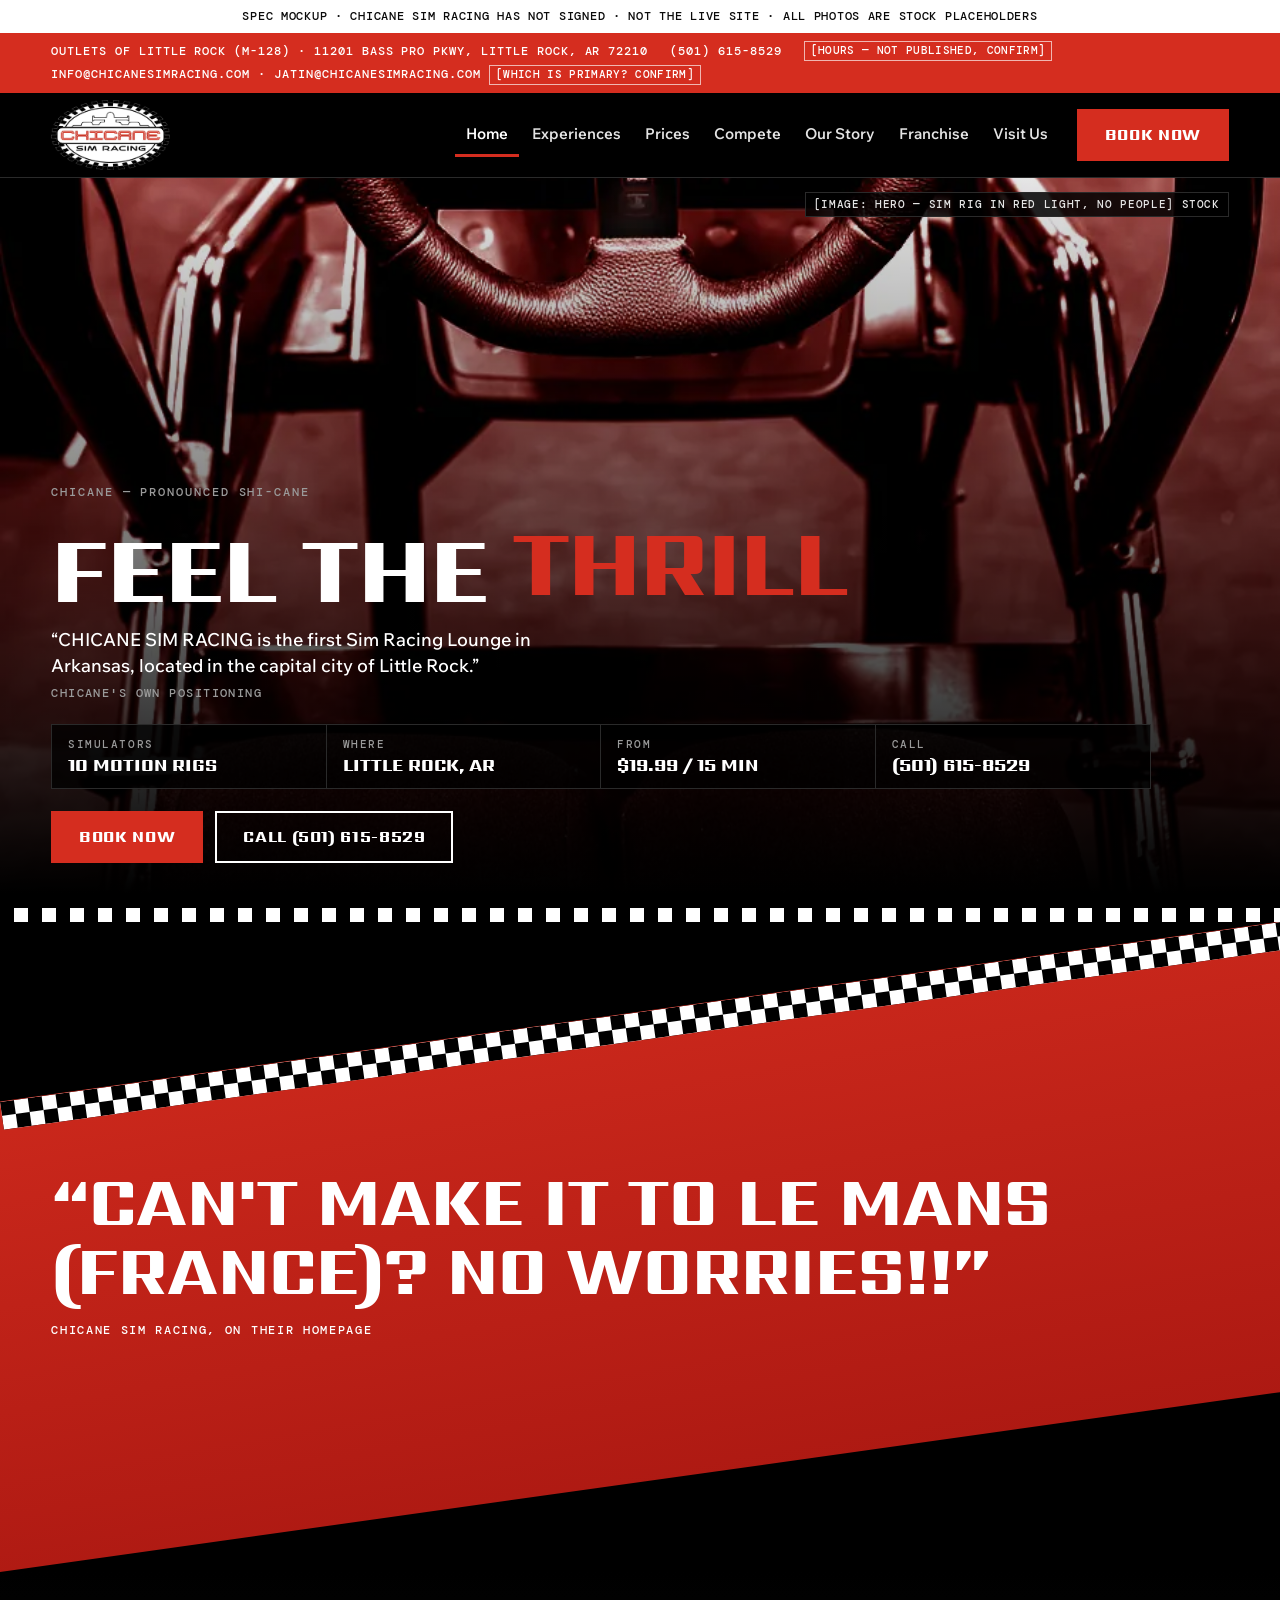
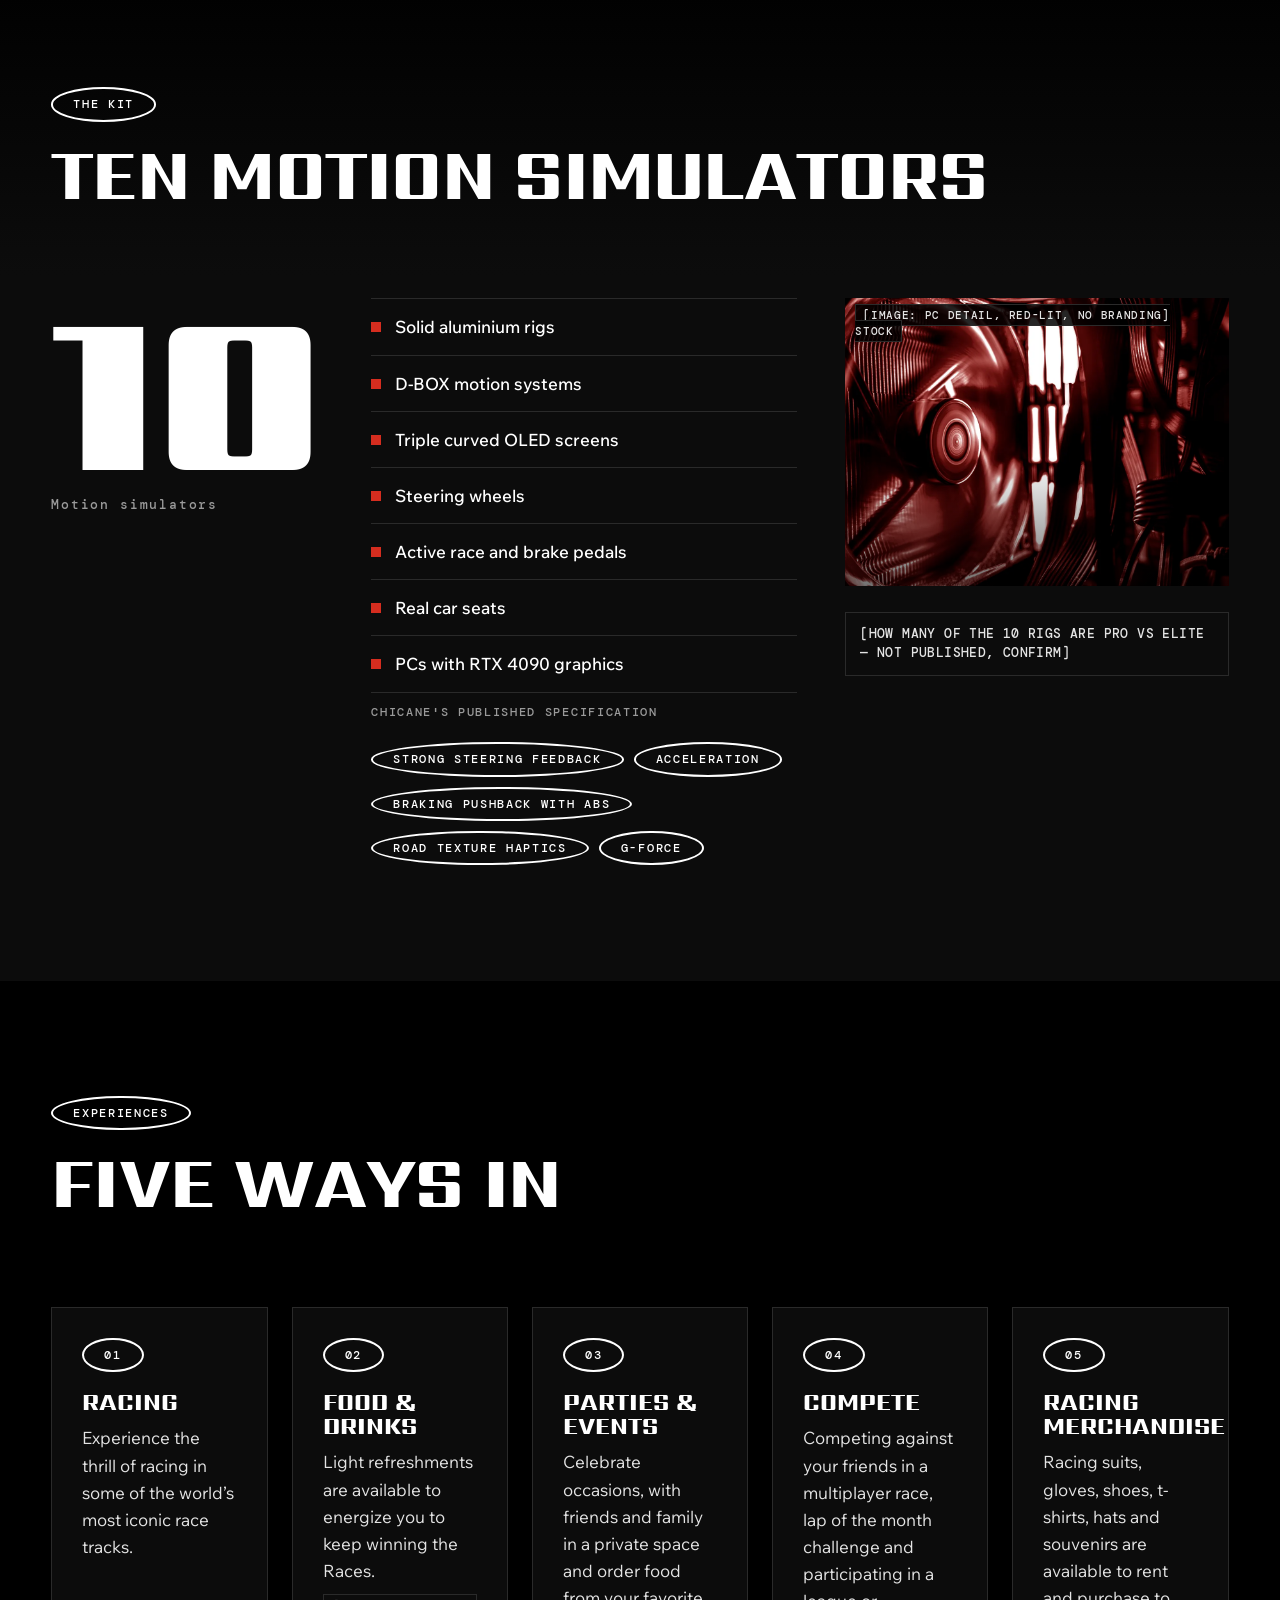
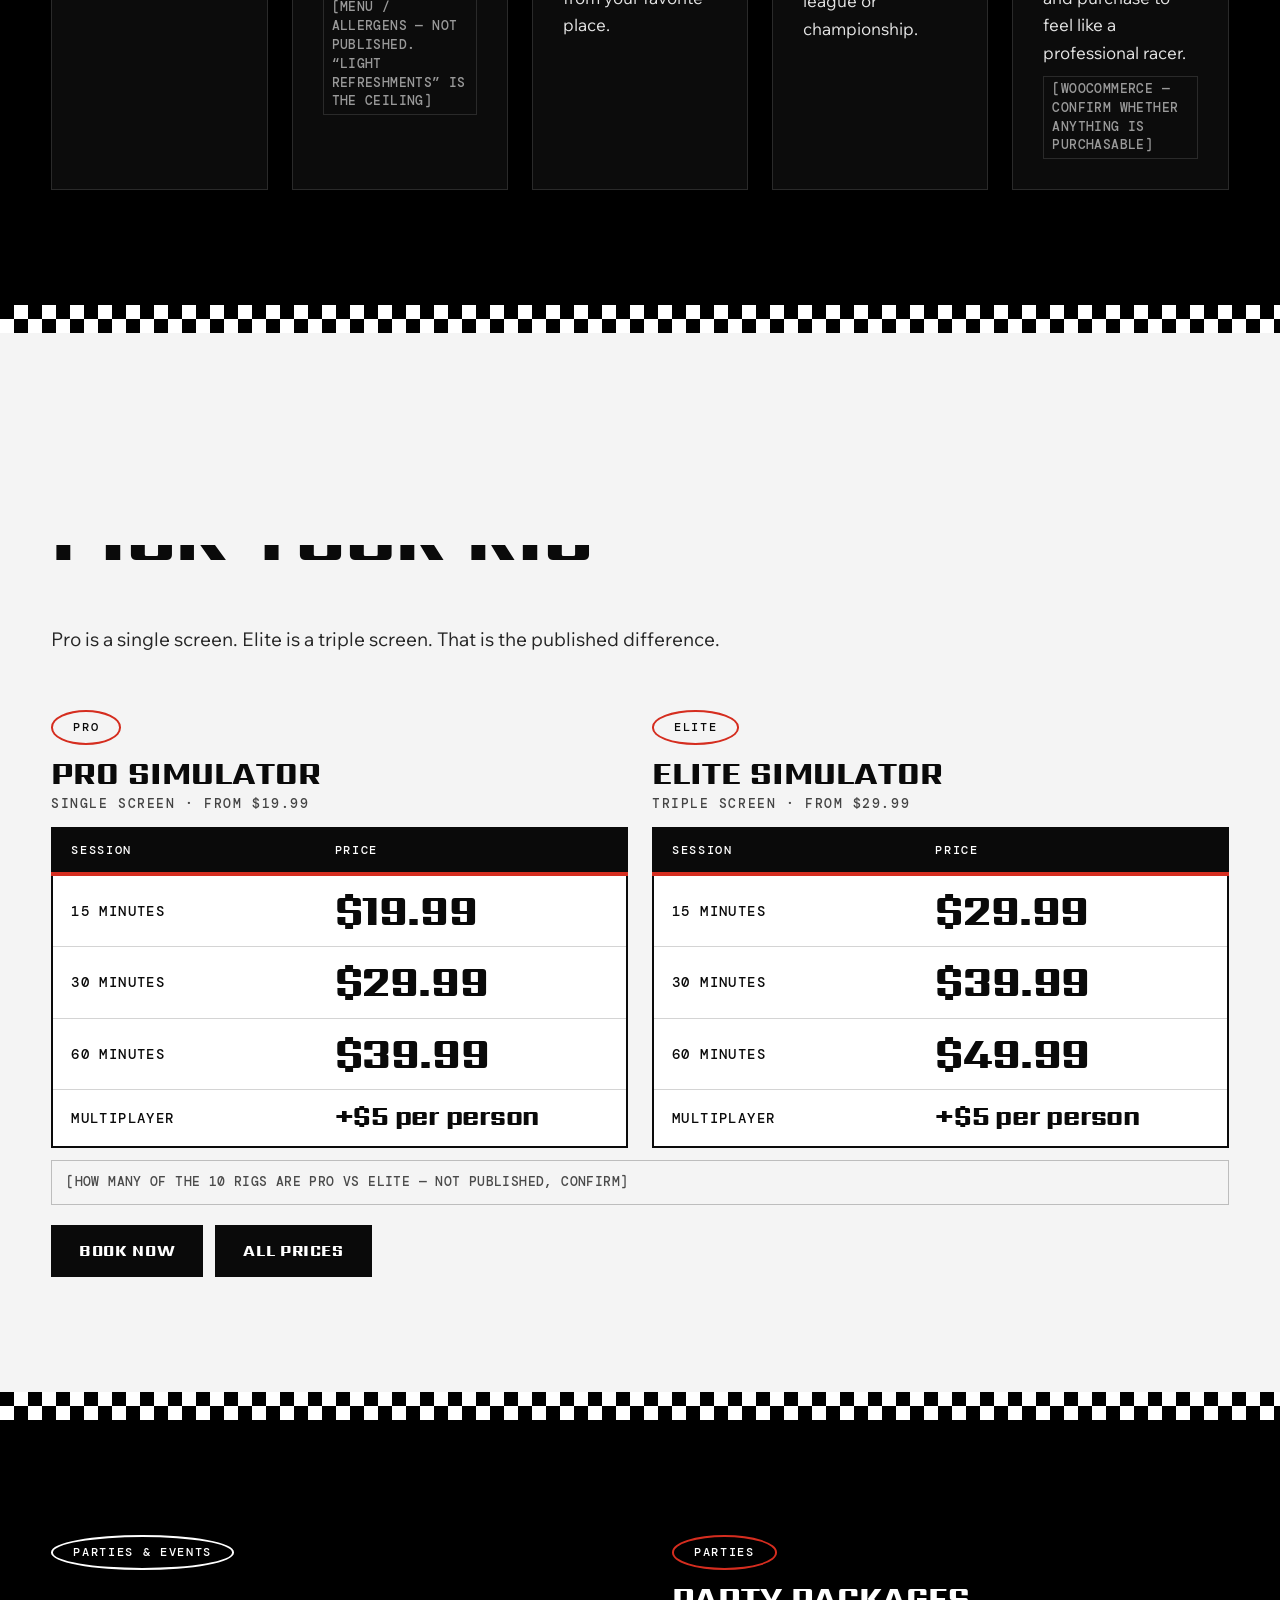
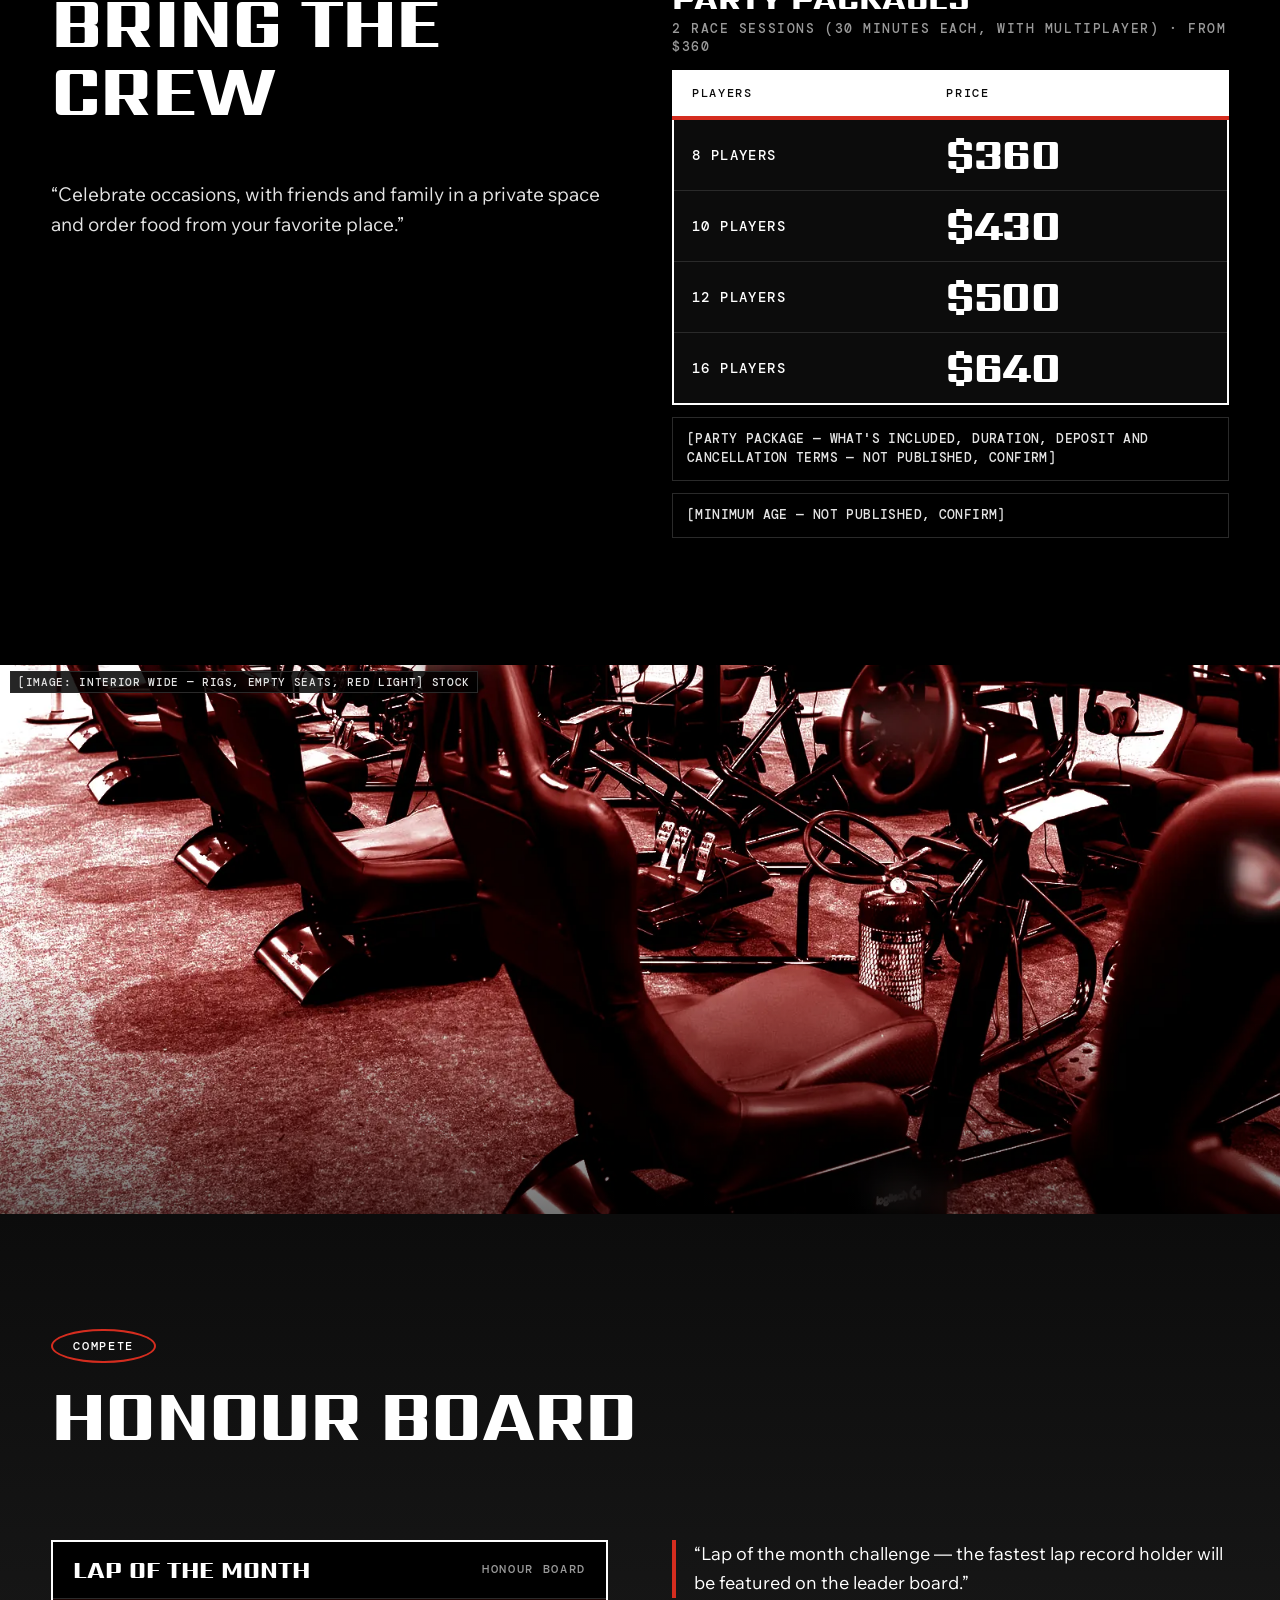
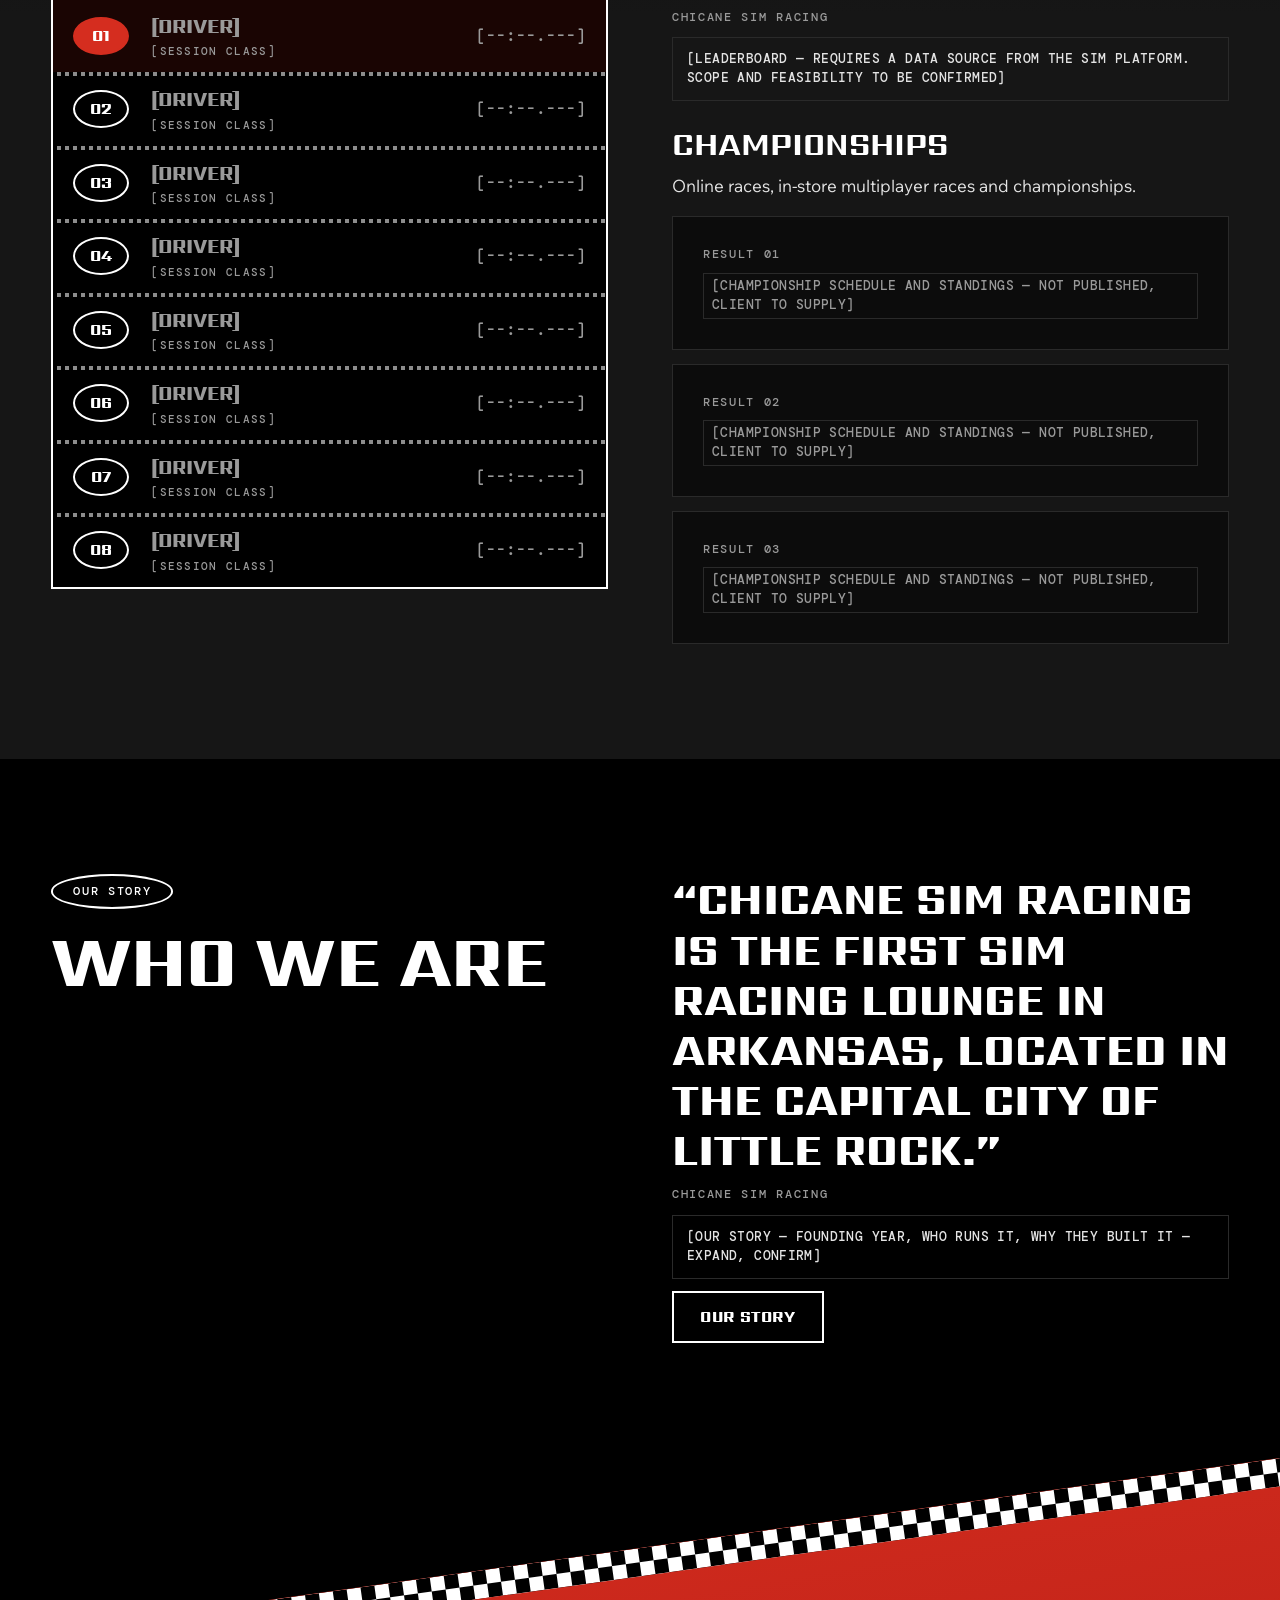
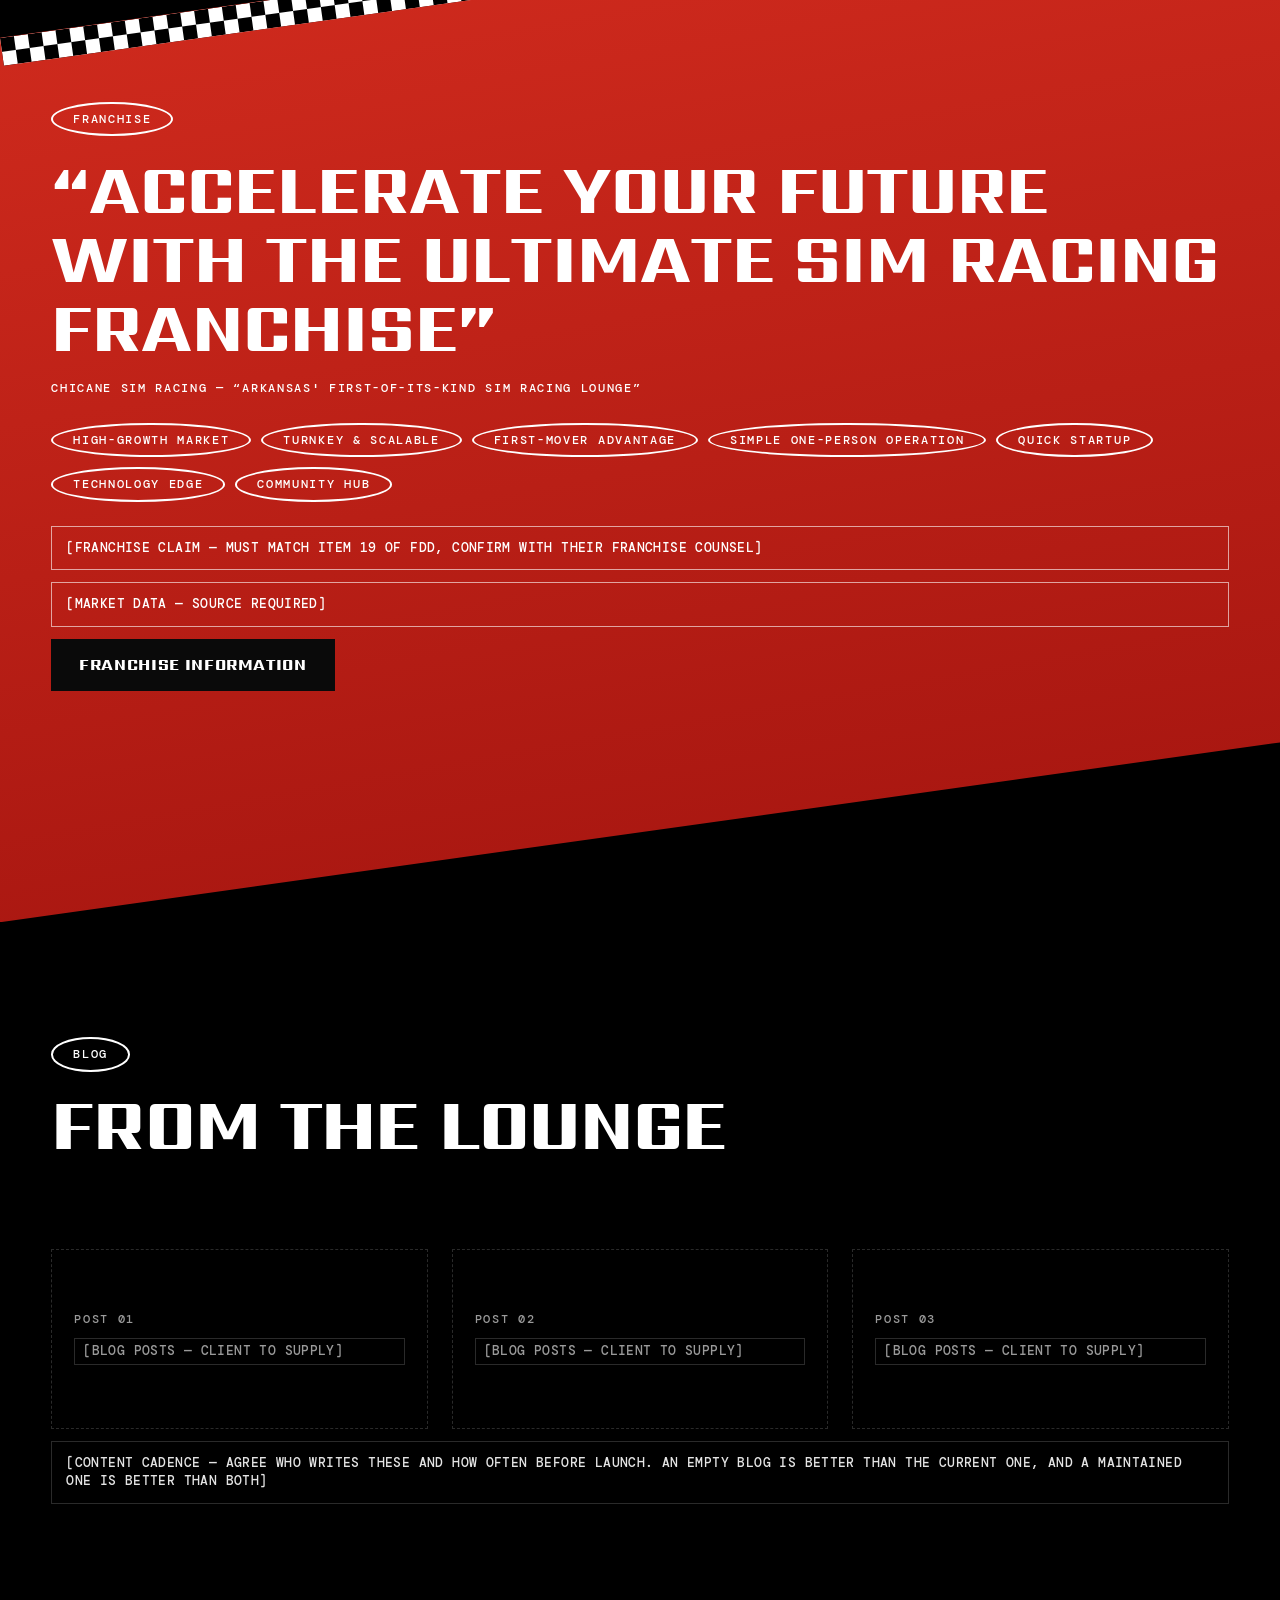
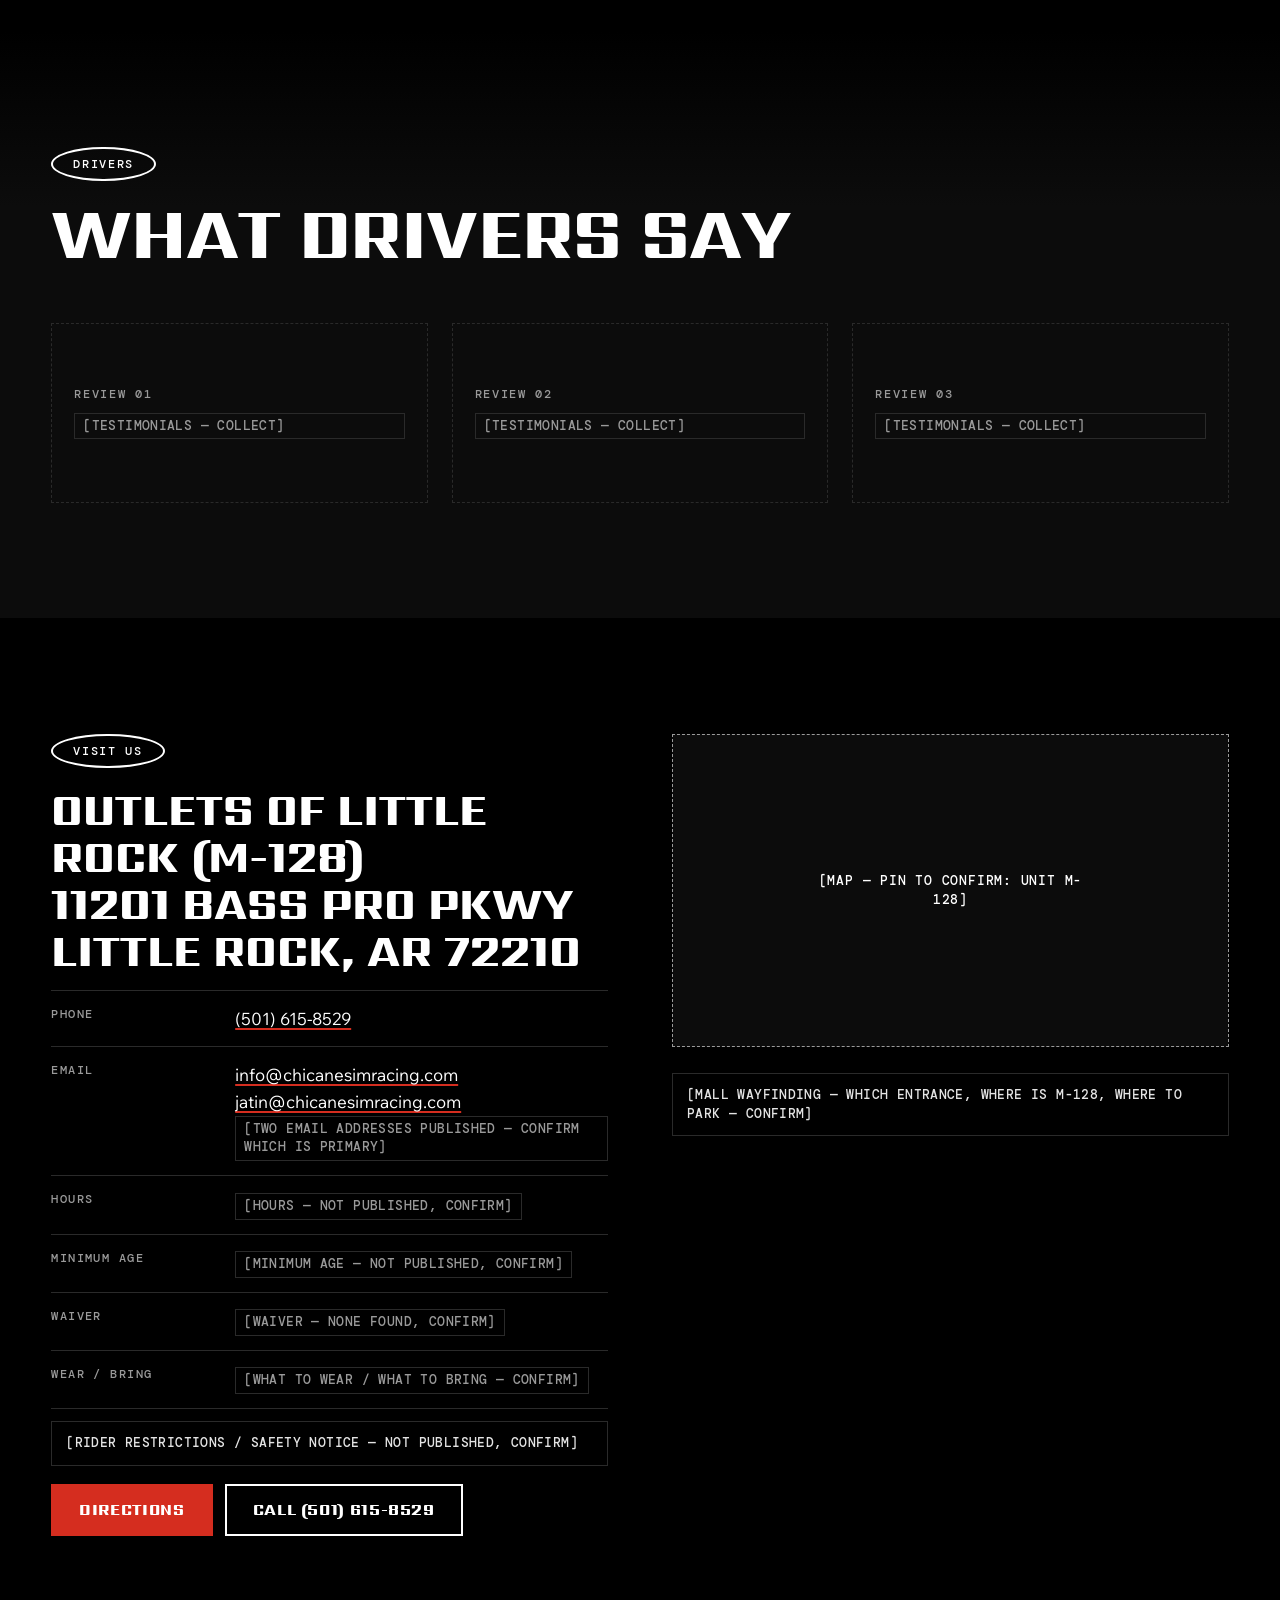
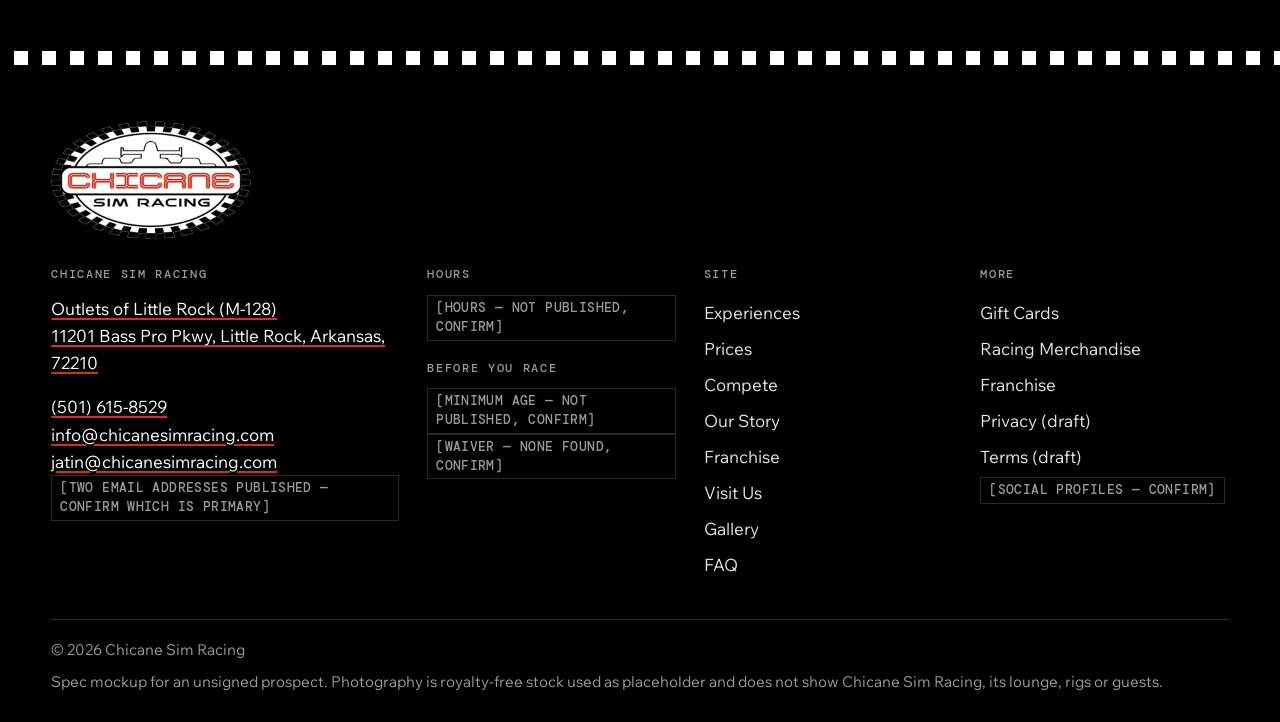
==== index.html @ ccf00f47 "Publish spec mockup preview (site files only) Co-Authored-By: Claude Opus 5.5 <noreply@anthropic.com" ====
<!doctype html>
<html lang="en">
<head>
<meta charset="utf-8">
<meta name="viewport" content="width=device-width, initial-scale=1">
<title>Chicane Sim Racing | Sim Racing Lounge in Little Rock, Arkansas — 10 Motion Simulators</title>
<meta name="description" content="Ten motion simulators at the Outlets of Little Rock. Pro from $19.99, Elite from $29.99, party packages from $360.">
<meta property="og:title" content="Chicane Sim Racing | Sim Racing Lounge in Little Rock, Arkansas — 10 Motion Simulators">
<meta property="og:description" content="Ten motion simulators at the Outlets of Little Rock. Pro from $19.99, Elite from $29.99, party packages from $360. Outlets of Little Rock (M-128), 11201 Bass Pro Pkwy, Little Rock, Arkansas, 72210.">
<meta name="robots" content="noindex, nofollow">
<meta name="theme-color" content="#000000">
<link rel="icon" href="assets/favicon.png" type="image/png">
<link rel="preconnect" href="https://fonts.googleapis.com">
<link rel="preconnect" href="https://fonts.gstatic.com" crossorigin>
<link href="https://fonts.googleapis.com/css2?family=DM+Mono:wght@400;500&family=Sarpanch:wght@700;800;900&family=Wix+Madefor+Text:wght@400;500;600&display=swap" rel="stylesheet">
<link rel="stylesheet" href="styles.css">
<script type="application/ld+json">{"@context":"https://schema.org","@type":"EntertainmentBusiness","name":"Chicane Sim Racing","telephone":"+1-501-615-8529","address":{"@type":"PostalAddress","streetAddress":"11201 Bass Pro Pkwy, Unit M-128 (Outlets of Little Rock)","addressLocality":"Little Rock","addressRegion":"AR","postalCode":"72210","addressCountry":"US"}}</script>
</head>
<body>
<a class="skip" href="#main">Skip to content</a>
<div class="mock-ribbon">Spec mockup · Chicane Sim Racing has not signed · not the live site · all photos are stock placeholders</div>
<div class="utility"><div class="wrap">
  <span class="u-addr"><a href="https://www.google.com/maps/search/?api=1&query=Outlets+of+Little+Rock+11201+Bass+Pro+Pkwy+Little+Rock+AR+72210">Outlets of Little Rock (M-128) · 11201 Bass Pro Pkwy, Little Rock, AR 72210</a></span>
  <span><a href="tel:+15016158529">(501) 615-8529</a></span>
  <span><span class="flag ">[HOURS — NOT PUBLISHED, CONFIRM]</span></span>
  <span class="u-mail"><a href="mailto:info@chicanesimracing.com">info@chicanesimracing.com</a> · <a href="mailto:jatin@chicanesimracing.com">jatin@chicanesimracing.com</a> <span class="flag ">[WHICH IS PRIMARY? CONFIRM]</span></span>
</div></div>
<header class="site-head">
  <div class="wrap head-main">
    <a class="brand" href="index.html" aria-label="Chicane Sim Racing home"><img src="assets/logo-chicane.png" alt="Chicane Sim Racing" width="600" height="354"></a>
    <button class="menu-btn" aria-expanded="false" aria-controls="site-nav">Menu</button>
    <nav class="nav" id="site-nav" aria-label="Main"><ul><li><a href="index.html" aria-current="page">Home</a></li><li><a href="experiences.html">Experiences</a></li><li><a href="prices.html">Prices</a></li><li><a href="compete.html">Compete</a></li><li><a href="our-story.html">Our Story</a></li><li><a href="franchise.html">Franchise</a></li><li><a href="visit.html">Visit Us</a></li></ul></nav>
    <a class="btn btn--red head-cta" href="racing.html#book">Book now</a>
  </div>
</header>
<main id="main">

<section class="hero" aria-labelledby="hero-h">
  <picture><source media="(max-width: 699px)" srcset="assets/img/PLACEHOLDER-hero-rig-mobile.webp" width="900" height="1200"><img src="assets/img/PLACEHOLDER-hero-rig.webp" alt="Sim racing rig with wheel and seat, lit red" width="1920" height="1080" fetchpriority="high"></picture>
  <span class="img-label">[IMAGE: hero — sim rig in red light, no people] stock</span>
  <div class="wrap hero-inner">
    <p class="say">Chicane — pronounced SHI-CANE</p>
    <h1 class="display" id="hero-h">Feel the <span class="rot" data-rotate="RUSH|THRILL|ADRENALINE|INTENSITY|EXCITEMENT"><span>RUSH</span></span></h1>
    <p class="claim">“CHICANE SIM RACING is the first Sim Racing Lounge in Arkansas, located in the capital city of Little Rock.”<cite>Chicane's own positioning</cite></p>
    <div class="facts">
      <div><span class="k">Simulators</span><span class="v">10 motion rigs</span></div>
      <div><span class="k">Where</span><span class="v">Little Rock, AR</span></div>
      <div><span class="k">From</span><span class="v">$19.99 / 15 min</span></div>
      <div><span class="k">Call</span><span class="v"><a href="tel:+15016158529">(501) 615-8529</a></span></div>
    </div>
    <div class="btn-row"><a class="btn btn--red" href="racing.html#book">Book now</a><a class="btn btn--ghost" href="tel:+15016158529">Call (501) 615-8529</a></div>
  </div>
</section>
<div class="cq-row" aria-hidden="true"></div>
<section class="band rv" aria-label="Their line"><div class="wrap"><p class="big">“CAN'T MAKE IT TO LE MANS (FRANCE)? No worries!!”</p><cite>Chicane Sim Racing, on their homepage</cite></div></section>
<section class="section section--b2" aria-labelledby="kit-h">
  <div class="wrap">
    <div class="sec-head"><p class="eyebrow"><span class="oval">The kit</span></p><h2 class="display" id="kit-h">Ten motion simulators</h2><span class="cq-rule rv" aria-hidden="true"></span></div>
    <div class="kit cq-wipe" style="--cover:var(--black-2)">
  <div><p class="ten"><span data-count="10">10</span><small>Motion simulators</small></p></div>
  <div><ul class="spec"><li>Solid aluminium rigs</li><li>D-BOX motion systems</li><li>Triple curved OLED screens</li><li>Steering wheels</li><li>Active race and brake pedals</li><li>Real car seats</li><li>PCs with RTX 4090 graphics</li></ul>
    <p class="src" style="margin-top:12px">Chicane's published specification</p>
    <div class="feel"><span class="oval">Strong steering feedback</span><span class="oval">Acceleration</span><span class="oval">Braking pushback with ABS</span><span class="oval">Road texture haptics</span><span class="oval">G-Force</span></div></div>
  <div style="display:grid;gap:14px"><figure class="ph ar-43"><img src="assets/img/PLACEHOLDER-kit-pc.webp" alt="Red-lit cooling fan and cables inside a gaming PC" width="1200" height="900" loading="lazy"><figcaption><span>[IMAGE: PC detail, red-lit, no branding] stock</span></figcaption></figure>
    <span class="flag flag--block ">[HOW MANY OF THE 10 RIGS ARE PRO VS ELITE — NOT PUBLISHED, CONFIRM]</span></div>
</div>
  </div>
</section>
<section class="section" aria-labelledby="exp-h">
  <div class="wrap">
    <div class="sec-head"><p class="eyebrow"><span class="oval">Experiences</span></p><h2 class="display" id="exp-h">Five ways in</h2><span class="cq-rule rv" aria-hidden="true"></span></div>
    <div class="grid grid--5 rv-stagger"><a class="card exp" href="racing.html">
  <span class="oval">01</span><h3>Racing</h3><p>Experience the thrill of racing in some of the world’s most iconic race tracks.</p></a><a class="card exp" href="experiences.html#food-drinks">
  <span class="oval">02</span><h3>Food & Drinks</h3><p>Light refreshments are available to energize you to keep winning the Races.</p><p style="margin-top:10px"><span class="flag ">[MENU / ALLERGENS — NOT PUBLISHED. “LIGHT REFRESHMENTS” IS THE CEILING]</span></p></a><a class="card exp" href="parties.html">
  <span class="oval">03</span><h3>Parties & Events</h3><p>Celebrate occasions, with friends and family in a private space and order food from your favorite place.</p></a><a class="card exp" href="compete.html">
  <span class="oval">04</span><h3>Compete</h3><p>Competing against your friends in a multiplayer race, lap of the month challenge and participating in a league or championship.</p></a><a class="card exp" href="merchandise.html">
  <span class="oval">05</span><h3>Racing Merchandise</h3><p>Racing suits, gloves, shoes, t-shirts, hats and souvenirs are available to rent and purchase to feel like a professional racer.</p><p style="margin-top:10px"><span class="flag ">[WOOCOMMERCE — CONFIRM WHETHER ANYTHING IS PURCHASABLE]</span></p></a></div>
  </div>
</section>
<div class="cq-band" aria-hidden="true"></div>
<section class="section light cq-wipe" style="--cover:var(--white-2)" aria-labelledby="price-h" id="prices">
  <div class="wrap">
    <div class="sec-head"><p class="eyebrow"><span class="oval">Prices</span></p><h2 class="display" id="price-h">Pick your rig</h2><span class="cq-rule rv" aria-hidden="true"></span>
      <p class="lede" style="margin-top:20px">Pro is a single screen. Elite is a triple screen. That is the published difference.</p></div>
    <div class="grid grid--2"><table class="ptable rows-in">
  <caption><span class="oval oval--red">Pro</span><span class="tier">Pro Simulator</span><span class="sub">Single screen · from $19.99</span></caption>
  <thead><tr><th scope="col">Session</th><th scope="col">Price</th></tr></thead><tbody><tr><th scope="row">15 minutes</th><td><span class="fig">$<span data-count="19.99">19.99</span></span></td></tr><tr><th scope="row">30 minutes</th><td><span class="fig">$<span data-count="29.99">29.99</span></span></td></tr><tr><th scope="row">60 minutes</th><td><span class="fig">$<span data-count="39.99">39.99</span></span></td></tr><tr><th scope="row">Multiplayer</th><td><span class="fig small">+$5 per person</span></td></tr></tbody></table><table class="ptable rows-in">
  <caption><span class="oval oval--red">Elite</span><span class="tier">Elite Simulator</span><span class="sub">Triple screen · from $29.99</span></caption>
  <thead><tr><th scope="col">Session</th><th scope="col">Price</th></tr></thead><tbody><tr><th scope="row">15 minutes</th><td><span class="fig">$<span data-count="29.99">29.99</span></span></td></tr><tr><th scope="row">30 minutes</th><td><span class="fig">$<span data-count="39.99">39.99</span></span></td></tr><tr><th scope="row">60 minutes</th><td><span class="fig">$<span data-count="49.99">49.99</span></span></td></tr><tr><th scope="row">Multiplayer</th><td><span class="fig small">+$5 per person</span></td></tr></tbody></table></div>
    <span class="flag flag--block ">[HOW MANY OF THE 10 RIGS ARE PRO VS ELITE — NOT PUBLISHED, CONFIRM]</span>
    <div class="btn-row" style="margin-top:20px"><a class="btn btn--ink" href="racing.html#book">Book now</a><a class="btn btn--ink" href="prices.html">All prices</a></div>
  </div>
</section>
<div class="cq-band" aria-hidden="true"></div>
<section class="section" aria-labelledby="party-h">
  <div class="wrap split split--top">
    <div><p class="eyebrow"><span class="oval">Parties & events</span></p><h2 class="display" id="party-h">Bring the crew</h2><span class="cq-rule rv" aria-hidden="true"></span>
      <p class="lede" style="margin-top:20px">“Celebrate occasions, with friends and family in a private space and order food from your favorite place.”</p></div>
    <div><table class="ptable dark-table rows-in">
  <caption><span class="oval oval--red">Parties</span><span class="tier">Party packages</span><span class="sub">2 race sessions (30 minutes each, with multiplayer) · from $360</span></caption>
  <thead><tr><th scope="col">Players</th><th scope="col">Price</th></tr></thead><tbody><tr><th scope="row">8 players</th><td><span class="fig">$<span data-count="360">360</span></span></td></tr><tr><th scope="row">10 players</th><td><span class="fig">$<span data-count="430">430</span></span></td></tr><tr><th scope="row">12 players</th><td><span class="fig">$<span data-count="500">500</span></span></td></tr><tr><th scope="row">16 players</th><td><span class="fig">$<span data-count="640">640</span></span></td></tr></tbody></table>
<span class="flag flag--block ">[PARTY PACKAGE — WHAT'S INCLUDED, DURATION, DEPOSIT AND CANCELLATION TERMS — NOT PUBLISHED, CONFIRM]</span><span class="flag flag--block ">[MINIMUM AGE — NOT PUBLISHED, CONFIRM]</span></div>
  </div>
</section>
<div class="photo" style="position:relative"><figure class="ph ar-21"><img src="assets/img/PLACEHOLDER-rig-row.webp" alt="Row of empty racing seats and rigs, lit red" width="1600" height="900" loading="lazy"><figcaption><span>[IMAGE: interior wide — rigs, empty seats, red light] stock</span></figcaption></figure></div>
<section class="section section--panel" aria-labelledby="comp-h">
  <div class="wrap">
    <div class="sec-head"><p class="eyebrow"><span class="oval oval--red">Compete</span></p><h2 class="display" id="comp-h">Honour board</h2><span class="cq-rule rv" aria-hidden="true"></span></div>
    <div class="split split--top">
  <div class="honour cq-wipe" style="--cover:var(--panel)">
    <div class="honour-head"><h3>Lap of the month</h3><span class="label">Honour board</span></div>
    <ol aria-label="Lap of the month board — no data published"><li><span class="rank">01</span><span><span class="drv">[DRIVER]</span><span class="cls">[SESSION CLASS]</span></span><span class="t">[--:--.---]</span></li><li><span class="rank">02</span><span><span class="drv">[DRIVER]</span><span class="cls">[SESSION CLASS]</span></span><span class="t">[--:--.---]</span></li><li><span class="rank">03</span><span><span class="drv">[DRIVER]</span><span class="cls">[SESSION CLASS]</span></span><span class="t">[--:--.---]</span></li><li><span class="rank">04</span><span><span class="drv">[DRIVER]</span><span class="cls">[SESSION CLASS]</span></span><span class="t">[--:--.---]</span></li><li><span class="rank">05</span><span><span class="drv">[DRIVER]</span><span class="cls">[SESSION CLASS]</span></span><span class="t">[--:--.---]</span></li><li><span class="rank">06</span><span><span class="drv">[DRIVER]</span><span class="cls">[SESSION CLASS]</span></span><span class="t">[--:--.---]</span></li><li><span class="rank">07</span><span><span class="drv">[DRIVER]</span><span class="cls">[SESSION CLASS]</span></span><span class="t">[--:--.---]</span></li><li><span class="rank">08</span><span><span class="drv">[DRIVER]</span><span class="cls">[SESSION CLASS]</span></span><span class="t">[--:--.---]</span></li></ol>
  </div>
  <div>
    <blockquote class="quote">“Lap of the month challenge — the fastest lap record holder will be featured on the leader board.”</blockquote><p class="src">Chicane Sim Racing</p>
    <span class="flag flag--block ">[LEADERBOARD — REQUIRES A DATA SOURCE FROM THE SIM PLATFORM. SCOPE AND FEASIBILITY TO BE CONFIRMED]</span>
    <h3 class="display" style="margin-top:28px">Championships</h3>
    <p>Online races, in-store multiplayer races and championships.</p>
    <div class="results rv-stagger"><div class="card"><span class="label">Result 01</span><span class="flag ">[CHAMPIONSHIP SCHEDULE AND STANDINGS — NOT PUBLISHED, CLIENT TO SUPPLY]</span></div><div class="card"><span class="label">Result 02</span><span class="flag ">[CHAMPIONSHIP SCHEDULE AND STANDINGS — NOT PUBLISHED, CLIENT TO SUPPLY]</span></div><div class="card"><span class="label">Result 03</span><span class="flag ">[CHAMPIONSHIP SCHEDULE AND STANDINGS — NOT PUBLISHED, CLIENT TO SUPPLY]</span></div></div>
  </div>
</div>
  </div>
</section>
<section class="section" aria-labelledby="story-h">
  <div class="wrap split split--top">
    <div><p class="eyebrow"><span class="oval">Our story</span></p><h2 class="display" id="story-h">Who we are</h2><span class="cq-rule rv" aria-hidden="true"></span></div>
    <div><p class="pull">“CHICANE SIM RACING is the first Sim Racing Lounge in Arkansas, located in the capital city of Little Rock.”</p><cite>Chicane Sim Racing</cite>
      <span class="flag flag--block ">[OUR STORY — FOUNDING YEAR, WHO RUNS IT, WHY THEY BUILT IT — EXPAND, CONFIRM]</span>
      <a class="btn btn--ghost" href="our-story.html">Our story</a></div>
  </div>
</section>
<section class="band" aria-labelledby="fr-h"><div class="wrap on-red">
  <p class="eyebrow"><span class="oval">Franchise</span></p>
  <h2 class="big" id="fr-h">“Accelerate Your Future with the Ultimate Sim Racing Franchise”</h2><cite>Chicane Sim Racing — “Arkansas' first-of-its-kind sim racing lounge”</cite>
  <div class="points" style="margin:24px 0"><span class="oval">High-Growth Market</span><span class="oval">Turnkey & Scalable</span><span class="oval">First-Mover Advantage</span><span class="oval">Simple One-Person Operation</span><span class="oval">Quick Startup</span><span class="oval">Technology Edge</span><span class="oval">Community Hub</span></div>
  <span class="flag flag--block ">[FRANCHISE CLAIM — MUST MATCH ITEM 19 OF FDD, CONFIRM WITH THEIR FRANCHISE COUNSEL]</span><span class="flag flag--block ">[MARKET DATA — SOURCE REQUIRED]</span>
  <div class="btn-row"><a class="btn btn--ink" href="franchise.html">Franchise information</a></div>
</div></section>
<section class="section" aria-labelledby="blog-h">
  <div class="wrap"><div class="sec-head"><p class="eyebrow"><span class="oval">Blog</span></p><h2 class="display" id="blog-h">From the lounge</h2><span class="cq-rule rv" aria-hidden="true"></span></div><div class="grid grid--3 rv-stagger"><article class="slot"><span class="label">Post 01</span><span class="flag ">[BLOG POSTS — CLIENT TO SUPPLY]</span></article><article class="slot"><span class="label">Post 02</span><span class="flag ">[BLOG POSTS — CLIENT TO SUPPLY]</span></article><article class="slot"><span class="label">Post 03</span><span class="flag ">[BLOG POSTS — CLIENT TO SUPPLY]</span></article></div><span class="flag flag--block ">[CONTENT CADENCE — AGREE WHO WRITES THESE AND HOW OFTEN BEFORE LAUNCH. AN EMPTY BLOG IS BETTER THAN THE CURRENT ONE, AND A MAINTAINED ONE IS BETTER THAN BOTH]</span></div>
</section>
<section class="section section--b2" aria-labelledby="ts-h">
  <div class="wrap"><div class="sec-head"><p class="eyebrow"><span class="oval">Drivers</span></p><h2 class="display" id="ts-h">What drivers say</h2></div>
  <div class="grid grid--3"><div class="slot"><span class="label">Review 01</span><span class="flag ">[TESTIMONIALS — COLLECT]</span></div><div class="slot"><span class="label">Review 02</span><span class="flag ">[TESTIMONIALS — COLLECT]</span></div><div class="slot"><span class="label">Review 03</span><span class="flag ">[TESTIMONIALS — COLLECT]</span></div></div></div>
</section>
<section class="section" aria-label="Visit us"><div class="wrap"><div class="split split--top">
  <div><p class="eyebrow"><span class="oval">Visit us</span></p>
    <p class="addr-big">Outlets of Little Rock (M-128)<br>11201 Bass Pro Pkwy<br>Little Rock, AR 72210</p>
    <dl class="dl">
      <div><dt>Phone</dt><dd><a href="tel:+15016158529">(501) 615-8529</a></dd></div>
      <div><dt>Email</dt><dd><a href="mailto:info@chicanesimracing.com">info@chicanesimracing.com</a><br><a href="mailto:jatin@chicanesimracing.com">jatin@chicanesimracing.com</a><br><span class="flag ">[TWO EMAIL ADDRESSES PUBLISHED — CONFIRM WHICH IS PRIMARY]</span></dd></div>
      <div><dt>Hours</dt><dd><span class="flag ">[HOURS — NOT PUBLISHED, CONFIRM]</span></dd></div>
      <div><dt>Minimum age</dt><dd><span class="flag ">[MINIMUM AGE — NOT PUBLISHED, CONFIRM]</span></dd></div>
      <div><dt>Waiver</dt><dd><span class="flag ">[WAIVER — NONE FOUND, CONFIRM]</span></dd></div>
      <div><dt>Wear / bring</dt><dd><span class="flag ">[WHAT TO WEAR / WHAT TO BRING — CONFIRM]</span></dd></div>
    </dl>
    <span class="flag flag--block ">[RIDER RESTRICTIONS / SAFETY NOTICE — NOT PUBLISHED, CONFIRM]</span>
    <div class="btn-row" style="margin-top:18px"><a class="btn btn--red" href="https://www.google.com/maps/search/?api=1&query=Outlets+of+Little+Rock+11201+Bass+Pro+Pkwy+Little+Rock+AR+72210">Directions</a><a class="btn btn--ghost" href="tel:+15016158529">Call (501) 615-8529</a></div>
  </div>
  <div style="display:grid;gap:14px">
    <div class="ph-frame ar-43"><span>[MAP — PIN TO CONFIRM: UNIT M-128]</span></div>
    <span class="flag flag--block ">[MALL WAYFINDING — WHICH ENTRANCE, WHERE IS M-128, WHERE TO PARK — CONFIRM]</span>
  </div>
</div></div></section>
</main>
<footer class="site-foot">
  <div class="cq-row" aria-hidden="true"></div>
  <div class="wrap">
    <img class="foot-logo" src="assets/logo-chicane.png" alt="Chicane Sim Racing" width="600" height="354" loading="lazy">
    <div class="foot-grid">
      <div><h2>Chicane Sim Racing</h2><p><a href="https://www.google.com/maps/search/?api=1&query=Outlets+of+Little+Rock+11201+Bass+Pro+Pkwy+Little+Rock+AR+72210">Outlets of Little Rock (M-128)<br>11201 Bass Pro Pkwy, Little Rock, Arkansas, 72210</a></p><p><a href="tel:+15016158529">(501) 615-8529</a><br><a href="mailto:info@chicanesimracing.com">info@chicanesimracing.com</a><br><a href="mailto:jatin@chicanesimracing.com">jatin@chicanesimracing.com</a><br><span class="flag ">[TWO EMAIL ADDRESSES PUBLISHED — CONFIRM WHICH IS PRIMARY]</span></p></div>
      <div><h2>Hours</h2><p><span class="flag ">[HOURS — NOT PUBLISHED, CONFIRM]</span></p><h2 style="margin-top:20px">Before you race</h2><p><span class="flag ">[MINIMUM AGE — NOT PUBLISHED, CONFIRM]</span><br><span class="flag ">[WAIVER — NONE FOUND, CONFIRM]</span></p></div>
      <div><h2>Site</h2><ul><li><a href="experiences.html">Experiences</a></li><li><a href="prices.html">Prices</a></li><li><a href="compete.html">Compete</a></li><li><a href="our-story.html">Our Story</a></li><li><a href="franchise.html">Franchise</a></li><li><a href="visit.html">Visit Us</a></li><li><a href="gallery.html">Gallery</a></li><li><a href="faq.html">FAQ</a></li></ul></div>
      <div><h2>More</h2><ul><li><a href="prices.html#gift-cards">Gift Cards</a></li><li><a href="merchandise.html">Racing Merchandise</a></li><li><a href="franchise.html">Franchise</a></li><li><a href="privacy.html">Privacy (draft)</a></li><li><a href="terms.html">Terms (draft)</a></li></ul><p><span class="flag ">[SOCIAL PROFILES — CONFIRM]</span></p></div>
    </div>
    <div class="foot-base"><p>© <span data-year>2026</span> Chicane Sim Racing</p>
      <p>Spec mockup for an unsigned prospect. Photography is royalty-free stock used as placeholder and does not show Chicane Sim Racing, its lounge, rigs or guests.</p></div>
  </div>
</footer>
<nav class="action-bar" aria-label="Quick actions"><div class="row"><a href="racing.html#book">Book your race</a><a href="tel:+15016158529">Call</a><a href="https://www.google.com/maps/search/?api=1&query=Outlets+of+Little+Rock+11201+Bass+Pro+Pkwy+Little+Rock+AR+72210">Directions</a></div></nav>
<script src="script.js" defer></script>
</body>
</html>
---- styles.css ----
/* ==========================================================================
   Chicane Sim Racing — spec mockup
   THE CHECKERED FLAG IS THE SYSTEM: chequer section bands, chequer heading
   rules, chequer edges, chequer-mask reveals (max three on the homepage),
   and the logo's oval as an outline badge.
   Three colours: true black, white, their red (#D52D1F, sampled from the
   logo file). Red at VOLUME — bands, filled buttons, the sticky bar.
   Chequer is monochrome only: never red squares, never behind text, never on
   cards. Upright type only. No blue, no lime, no amber, no splatter.
   ========================================================================== */

:root {
  --black: #000000;
  --black-2: #0C0C0C;
  --panel: #161616;
  --rule: #2A2A2A;
  --muted: #9A9A9A;          /* 7.4:1 on black */
  --body: #E4E4E4;
  --white: #FFFFFF;
  --white-2: #F4F4F4;        /* the ONE light panel: pricing */
  --ink: #0A0A0A;
  --red: #D52D1F;            /* sampled from their logo wordmark. Fills: white text on it is 5.0:1. Large display on black only (4.2:1) */
  --red-text: #FF5143;       /* same hue, lifted: small red text on black, 5.9:1. Never body copy */
  --red-deep: #A3140F;
  --red-wash: rgba(213, 45, 31, .12);
  --sq: 14px;                /* chequer square */

  --f-display: "Sarpanch", "Arial Black", sans-serif;
  --f-body: "Wix Madefor Text", system-ui, sans-serif;
  --f-mono: "DM Mono", ui-monospace, monospace;

  --ease: cubic-bezier(.2, .8, .2, 1);
  --wrap: 1600px;
  --gutter: clamp(16px, 4vw, 56px);
  --band: 8deg;
}

*, *::before, *::after { box-sizing: border-box; }
html { -webkit-text-size-adjust: 100%; scroll-padding-top: 140px; }
body { margin: 0; background: var(--black); color: var(--body); font: 400 1.0625rem/1.6 var(--f-body); -webkit-font-smoothing: antialiased; padding-bottom: 68px; overflow-x: clip; }
@media (min-width: 900px) { body { padding-bottom: 0; } }
em, i, cite, q, address, blockquote { font-style: normal; }
img { max-width: 100%; height: auto; display: block; }
a { color: var(--white); text-decoration-color: var(--red); text-decoration-thickness: 2px; text-underline-offset: 3px; }
a:hover { color: var(--red-text); }
:focus-visible { outline: 2px solid var(--white); outline-offset: 3px; box-shadow: 0 0 0 5px var(--red); }
h1, h2, h3 { margin: 0 0 .4em; color: var(--white); }
p { margin: 0 0 1em; }
.sr-only { position: absolute; width: 1px; height: 1px; overflow: hidden; clip: rect(0 0 0 0); white-space: nowrap; }
.skip { position: absolute; left: 12px; top: -60px; z-index: 100; background: var(--red); color: var(--white); padding: 10px 14px; font: 500 .875rem/1 var(--f-mono); }
.skip:focus { top: 12px; }
.wrap { width: 100%; max-width: var(--wrap); margin: 0 auto; padding: 0 var(--gutter); }

/* ---------- Voices ---------- */
.display { font-family: var(--f-display); font-weight: 800; text-transform: uppercase; letter-spacing: -.01em; line-height: .95; color: var(--white); }
h2.display { font-size: clamp(2.2rem, 5.6vw, 4.6rem); }
h3.display { font-size: clamp(1.4rem, 2.6vw, 2rem); font-weight: 700; letter-spacing: 0; }
.label { font: 500 .75rem/1.3 var(--f-mono); letter-spacing: .14em; text-transform: uppercase; color: var(--muted); }
.lede { font-size: 1.1875rem; max-width: 62ch; }
.fig { font-family: var(--f-display); font-weight: 800; color: var(--white); letter-spacing: -.01em; line-height: 1; }

/* The logo's oval, stripped to an outline — eyebrows, tier badges, rank markers */
.oval { display: inline-flex; align-items: center; justify-content: center; gap: 8px; border: 2px solid var(--white); border-radius: 50%; padding: 8px 20px; font: 500 .75rem/1.2 var(--f-mono); letter-spacing: .14em; text-transform: uppercase; color: var(--white); }
.oval--red { border-color: var(--red); }
.eyebrow { margin: 0 0 18px; }
.eyebrow .oval b { color: var(--red-text); font-weight: 500; }

/* 6px chequer rule replaces plain heading underlines */
.cq-rule { display: block; height: 6px; width: min(240px, 60%); margin: 18px 0 0;
  background: conic-gradient(var(--white) 25%, var(--black) 0 50%, var(--white) 0 75%, var(--black) 0) 0 0 / 12px 12px; }
.light .cq-rule { background: conic-gradient(var(--ink) 25%, var(--white-2) 0 50%, var(--ink) 0 75%, var(--white-2) 0) 0 0 / 12px 12px; }
.js-motion .cq-rule.rv:not(.is-in) { clip-path: inset(0 100% 0 0); }
.cq-rule.rv { transition: clip-path 200ms steps(20, end); }

/* Chequer band: section boundaries and hard edges. Monochrome, never behind text */
.cq-band { height: calc(var(--sq) * 2); background: conic-gradient(var(--white) 25%, var(--black) 0 50%, var(--white) 0 75%, var(--black) 0) 0 0 / calc(var(--sq) * 2) calc(var(--sq) * 2); }
.cq-row { height: var(--sq); background: conic-gradient(var(--white) 25%, var(--black) 0 50%, var(--white) 0 75%, var(--black) 0) 0 0 / calc(var(--sq) * 2) calc(var(--sq) * 2); }

/* ---------- Flags: every [CONFIRM] visible, never red ---------- */
.flag { display: inline-block; font: 500 .8125rem/1.45 var(--f-mono); letter-spacing: .03em; text-transform: uppercase; color: var(--muted);
  border: 1px solid var(--rule); background: transparent; padding: 3px 8px; vertical-align: middle; max-width: 100%; overflow-wrap: anywhere; }
.flag--block { display: block; padding: 12px 14px; margin: 12px 0; color: var(--body); }
.flag--big { display: block; padding: 16px 18px; font-size: clamp(.9375rem, 1.6vw, 1.0625rem); color: var(--white); border-color: var(--muted); }
.light .flag { color: #4A4A4A; border-color: #BDBDBD; }
.on-red .flag { color: var(--white); border-color: rgba(255,255,255,.6); }
.mock-ribbon { background: var(--white); color: var(--ink); font: 500 .75rem/1.4 var(--f-mono); letter-spacing: .06em; text-transform: uppercase; text-align: center; padding: 8px 16px; }

/* ---------- Utility strip (ref-05): address, phone, email, hours on every page ---------- */
.utility { background: var(--red); color: var(--white); font: 500 .75rem/1.35 var(--f-mono); letter-spacing: .08em; text-transform: uppercase; }
.utility .wrap { display: flex; flex-wrap: wrap; gap: 4px 22px; padding-top: 8px; padding-bottom: 8px; align-items: center; }
.utility a { color: var(--white); text-decoration: none; }
.utility a:hover { text-decoration: underline; color: var(--white); }
.utility .flag { color: var(--white); border-color: rgba(255,255,255,.65); font-size: .6875rem; padding: 1px 6px; }
@media (max-width: 899px) { .utility .u-addr, .utility .u-mail { display: none; } }

/* ---------- Header ---------- */
.site-head { position: sticky; top: 0; z-index: 50; background: rgba(0, 0, 0, .94); backdrop-filter: blur(8px); }
.site-head::after { content: ""; display: block; height: 1px; background: var(--rule); }
.site-head.is-condensed::after { height: 6px; background: conic-gradient(var(--white) 25%, var(--black) 0 50%, var(--white) 0 75%, var(--black) 0) 0 0 / 12px 12px; }
.head-main { display: flex; align-items: center; gap: 18px; min-height: 84px; transition: min-height 220ms var(--ease); }
.site-head.is-condensed .head-main { min-height: 62px; }
.brand { display: flex; align-items: center; text-decoration: none; min-height: 44px; }
.brand img { height: 62px; width: auto; transition: height 220ms var(--ease); }
.site-head.is-condensed .brand img { height: 46px; }
.nav { margin-left: auto; }
.nav ul { list-style: none; margin: 0; padding: 0; display: flex; gap: 2px; }
.nav a { display: flex; align-items: center; min-height: 44px; padding: 0 11px; font: 600 .9375rem/1 var(--f-body); color: var(--body); text-decoration: none; border-bottom: 3px solid transparent; white-space: nowrap; }
.nav a:hover { color: var(--white); border-bottom-color: var(--red-deep); }
.nav a[aria-current="page"] { color: var(--white); border-bottom-color: var(--red); }
.menu-btn { margin-left: auto; min-height: 44px; min-width: 44px; padding: 0 14px; background: none; border: 1px solid var(--rule); color: var(--white); font: 500 .8125rem/1 var(--f-mono); letter-spacing: .12em; text-transform: uppercase; cursor: pointer; }
.btn.head-cta { display: none; }
@media (max-width: 1199px) {
  .nav { position: fixed; left: 0; right: 0; top: var(--nav-top, 140px); background: var(--black); display: none; border-bottom: 6px solid var(--red); max-height: calc(100vh - 140px); overflow: auto; }
  .nav.is-open { display: block; }
  .nav ul { flex-direction: column; padding: 8px var(--gutter) 20px; }
  .nav a { border-bottom: 1px solid var(--rule); font-size: 1.0625rem; }
}
@media (min-width: 1200px) { .menu-btn { display: none; } .btn.head-cta { display: inline-flex; } }

/* ---------- Buttons: red at volume, hard edges ---------- */
.btn { display: inline-flex; align-items: center; justify-content: center; gap: 10px; min-height: 52px; padding: 0 26px; font: 800 1rem/1 var(--f-display); letter-spacing: .04em; text-transform: uppercase; text-decoration: none; border: 2px solid transparent; cursor: pointer; white-space: nowrap; transition: background-color 120ms linear, border-color 120ms linear, color 120ms linear; }
.btn--red { background: var(--red); color: var(--white); }
.btn--red:hover { background: var(--red-deep); color: var(--white); }
.btn--ghost { background: transparent; color: var(--white); border-color: var(--white); }
.btn--ghost:hover { background: var(--white); color: var(--black); }
.btn--ink { background: var(--ink); color: var(--white); }
.btn--ink:hover { background: var(--red); color: var(--white); }
.btn[aria-disabled="true"] { cursor: default; }
.btn-row { display: flex; flex-wrap: wrap; gap: 12px; }

/* ---------- Hero ---------- */
.hero { position: relative; min-height: max(460px, calc(100svh - 170px)); display: flex; align-items: flex-end; overflow: hidden; }
.hero picture, .hero picture img { position: absolute; inset: 0; width: 100%; height: 100%; object-fit: cover; }
.hero::before { content: ""; position: absolute; inset: 0; z-index: 1; background: linear-gradient(0deg, var(--black) 2%, rgba(0, 0, 0, .55) 48%, rgba(0, 0, 0, .1) 100%); }
.hero-inner { position: relative; z-index: 2; padding-top: 56px; padding-bottom: clamp(32px, 5vh, 64px); width: 100%; }
.hero h1 { font-size: clamp(2.6rem, min(8.4vw, 10.5vh), 7.4rem); margin: 0 0 12px; line-height: .95; }
.rot { display: inline-block; position: relative; vertical-align: bottom; overflow: hidden; height: 1.02em; min-width: 10.4ch; color: var(--red); }
.rot span { display: block; }
.js-motion .rot span { transition: transform 220ms var(--ease); }
.js-motion .rot.swap span { transform: translateY(-105%); }
.js-motion .rot.enter span { transition: none; transform: translateY(105%); }
.say { font: 500 .75rem/1.3 var(--f-mono); letter-spacing: .16em; text-transform: uppercase; color: var(--muted); margin: 0 0 18px; }
.hero .claim { font: 500 1.125rem/1.45 var(--f-body); color: var(--white); margin: 0 0 22px; max-width: 46ch; }
.hero .claim cite { display: block; font: 500 .75rem/1.4 var(--f-mono); letter-spacing: .12em; text-transform: uppercase; color: var(--muted); margin-top: 6px; }
.facts { display: grid; grid-template-columns: repeat(2, minmax(0, 1fr)); border: 1px solid var(--rule); background: rgba(0, 0, 0, .78); margin: 0 0 22px; max-width: 1100px; }
.facts > div { padding: 12px 16px; border-right: 1px solid var(--rule); border-bottom: 1px solid var(--rule); display: grid; gap: 4px; }
.facts .k { font: 500 .6875rem/1.3 var(--f-mono); letter-spacing: .14em; text-transform: uppercase; color: var(--muted); }
.facts .v { font: 800 1.125rem/1.15 var(--f-display); text-transform: uppercase; color: var(--white); }
.facts .v a { text-decoration: none; }
@media (min-width: 900px) { .facts { grid-template-columns: repeat(4, minmax(0, 1fr)); } .facts > div { border-bottom: 0; } .facts > div:last-child { border-right: 0; } }
.img-label { position: absolute; z-index: 3; right: var(--gutter); top: 14px; font: 500 .6875rem/1.4 var(--f-mono); letter-spacing: .06em; text-transform: uppercase; color: var(--body); background: rgba(0, 0, 0, .85); padding: 4px 8px; border: 1px solid var(--rule); max-width: calc(100% - 32px); }
@media (max-width: 899px) { .hero .img-label { top: auto; bottom: 22px; left: 16px; right: 16px; font-size: .625rem; } .hero-inner { padding-bottom: 64px; } }

/* ---------- The diagonal red band (ref-05) with a chequer leading edge ---------- */
.band { position: relative; background: linear-gradient(170deg, var(--red), var(--red-deep)); color: var(--white); margin: -1px 0; padding: clamp(64px, 9vw, 120px) 0 clamp(52px, 7vw, 92px); clip-path: polygon(0 calc(14vw * .14 + 0px), 100% 0, 100% calc(100% - 14vw * .14), 0 100%); }
.band::before { content: ""; position: absolute; left: 0; right: 0; top: 0; height: calc(var(--sq) * 2); transform-origin: left top; transform: skewY(calc(var(--band) * -1)) translateY(calc(14vw * .14)); background: conic-gradient(var(--white) 25%, var(--black) 0 50%, var(--white) 0 75%, var(--black) 0) 0 0 / calc(var(--sq) * 2) calc(var(--sq) * 2); }
.band .wrap { position: relative; }
.band .big { font: 800 clamp(2rem, 5.4vw, 4.6rem)/1 var(--f-display); text-transform: uppercase; color: var(--white); margin: 0 0 10px; }
.band cite { font: 500 .75rem/1.3 var(--f-mono); letter-spacing: .14em; text-transform: uppercase; color: var(--white); }
.js-motion .band.rv:not(.is-in) { transform: translateX(-6%); opacity: 0; }
.band.rv { transition: transform 320ms var(--ease), opacity 320ms var(--ease); }

/* ---------- Sections ---------- */
.section { position: relative; padding: clamp(64px, 9vw, 120px) 0; overflow-x: clip; }
.section--b2 { background: linear-gradient(180deg, var(--black), var(--black-2) 30%); }
.section--panel { background: linear-gradient(180deg, var(--black-2), var(--panel) 35%); }
.light { background: var(--white-2); color: var(--ink); }
.light h2, .light h3, .light .display { color: var(--ink); }
.light .label { color: #555; }
.light p, .light .lede { color: #262626; }
.light a { color: var(--ink); }
.light .oval { border-color: var(--ink); color: var(--ink); }
.light .oval--red { border-color: var(--red); }
.sec-head { margin-bottom: clamp(32px, 5vw, 56px); max-width: 1040px; }
.page-head { position: relative; padding: clamp(56px, 8vw, 104px) 0 clamp(40px, 5vw, 64px); background: var(--black); }
.page-head h1 { font-size: clamp(2.6rem, 8vw, 6.4rem); margin: 0 0 14px; }
.grid { display: grid; gap: clamp(16px, 2vw, 24px); }
@media (min-width: 760px) { .grid--2, .grid--3, .grid--5 { grid-template-columns: repeat(2, minmax(0, 1fr)); } }
@media (min-width: 1100px) { .grid--3 { grid-template-columns: repeat(3, minmax(0, 1fr)); } .grid--5 { grid-template-columns: repeat(5, minmax(0, 1fr)); } }
.split { display: grid; grid-template-columns: minmax(0, 1fr); gap: clamp(28px, 5vw, 72px); }
@media (min-width: 960px) { .split { grid-template-columns: minmax(0, 1fr) minmax(0, 1fr); } .split--top { align-items: start; } .split--wide { grid-template-columns: minmax(0, 1.25fr) minmax(0, 1fr); } }
.card { border: 1px solid var(--rule); background: var(--black-2); padding: clamp(20px, 2.4vw, 30px); transition: border-color 120ms linear; }
a.card { display: block; text-decoration: none; color: inherit; }
a.card:hover, .card:hover { border-color: var(--white); }

/* ---------- Kit spec block ---------- */
.kit { display: grid; gap: 28px; align-items: start; }
@media (min-width: 960px) { .kit { grid-template-columns: auto minmax(0, 1fr) minmax(0, .9fr); gap: 48px; } }
.kit .ten { font: 900 clamp(8rem, 18vw, 15rem)/.8 var(--f-display); color: var(--white); }
.kit .ten small { display: block; font: 500 .8125rem/1.3 var(--f-mono); letter-spacing: .14em; color: var(--muted); margin-top: 14px; }
.spec { list-style: none; padding: 0; margin: 0; border-top: 1px solid var(--rule); }
.spec li { padding: 14px 0; border-bottom: 1px solid var(--rule); color: var(--white); font-weight: 500; display: flex; gap: 14px; align-items: baseline; }
.spec li::before { content: ""; flex: none; width: 10px; height: 10px; background: var(--red); transform: translateY(-1px); }
.feel { display: flex; flex-wrap: wrap; gap: 10px; margin-top: 22px; }

/* ---------- Experience cards ---------- */
.exp .oval { margin-bottom: 18px; }
.exp h3 { font: 800 1.5rem/1 var(--f-display); text-transform: uppercase; margin: 0 0 10px; }
.exp p { margin: 0; color: var(--body); }

/* ---------- Prices: the one light panel ---------- */
.ptable { width: 100%; border-collapse: collapse; background: var(--white); border: 2px solid var(--ink); }
.ptable caption { text-align: left; padding: 0 0 14px; }
.ptable caption .tier { font: 800 clamp(1.4rem, 2.6vw, 2rem)/1 var(--f-display); text-transform: uppercase; color: var(--ink); display: block; margin-top: 12px; }
.ptable caption .sub { display: block; font: 500 .8125rem/1.4 var(--f-mono); letter-spacing: .12em; text-transform: uppercase; color: #444; margin-top: 6px; }
.ptable th, .ptable td { padding: 14px 18px; border-bottom: 1px solid #D4D4D4; text-align: left; vertical-align: middle; color: var(--ink); }
.ptable thead th { background: var(--ink); color: var(--white); font: 500 .75rem/1.3 var(--f-mono); letter-spacing: .14em; text-transform: uppercase; border-bottom: 4px solid var(--red); }
.ptable tbody th { font: 500 .875rem/1.3 var(--f-mono); letter-spacing: .1em; text-transform: uppercase; font-variant-numeric: tabular-nums; width: 46%; }
.ptable .fig { color: var(--ink); font-size: clamp(1.8rem, 3.6vw, 2.6rem); }
.ptable .fig.small { font-size: clamp(1.2rem, 2.2vw, 1.6rem); }
.dark-table { background: var(--black-2); border-color: var(--white); }
.dark-table th, .dark-table td { color: var(--white); border-bottom-color: var(--rule); }
.dark-table thead th { background: var(--white); color: var(--ink); }
.dark-table caption .tier { color: var(--white); }
.dark-table caption .sub { color: var(--muted); }
.dark-table .fig { color: var(--white); }
.js-motion .rows-in tbody tr { opacity: 0; transition: opacity 200ms var(--ease); transition-delay: calc(var(--r, 0) * 50ms); }
.js-motion .rows-in.is-in tbody tr { opacity: 1; }

/* ---------- Honour board (ref-03 RECENT RESULTS) ---------- */
.honour { border: 2px solid var(--white); background: var(--black); }
.honour-head { display: flex; justify-content: space-between; align-items: center; gap: 12px; padding: 16px 20px; border-bottom: 1px solid var(--rule); }
.honour-head h3 { margin: 0; font: 800 1.5rem/1 var(--f-display); text-transform: uppercase; }
.honour ol { list-style: none; margin: 0; padding: 0; }
.honour li { display: grid; grid-template-columns: 64px minmax(0, 1fr) auto; gap: 14px; align-items: center; padding: 14px 20px; position: relative; }
.honour li + li::before { content: ""; position: absolute; left: 0; right: 0; top: 0; height: 4px; background: conic-gradient(var(--white) 25%, var(--black) 0 50%, var(--white) 0 75%, var(--black) 0) 0 0 / 8px 8px; opacity: .55; }
.honour li:first-child { background: var(--red-wash); }
.honour .rank { width: 56px; height: 38px; border: 2px solid var(--white); border-radius: 50%; display: grid; place-items: center; font: 800 1rem/1 var(--f-display); color: var(--white); }
.honour li:first-child .rank { border-color: var(--red); background: var(--red); }
.honour .drv { font: 800 1.25rem/1.1 var(--f-display); text-transform: uppercase; color: var(--muted); }
.honour .t { font: 500 1rem/1 var(--f-mono); font-variant-numeric: tabular-nums; color: var(--muted); text-align: right; }
.honour .cls { display: block; font: 500 .6875rem/1.3 var(--f-mono); letter-spacing: .12em; text-transform: uppercase; color: var(--muted); margin-top: 4px; }
.results { display: grid; gap: 14px; }
.results .card { min-height: 128px; display: grid; gap: 10px; align-content: start; }

/* ---------- Chequer-mask reveal (cap: three on the homepage) ---------- */
.cq-wipe { position: relative; }
.cq-cover { position: absolute; inset: 0; z-index: 5; display: grid; grid-template-columns: repeat(6, 1fr); pointer-events: none; }
.cq-cover i { background: var(--cover, var(--black)); transition: opacity 120ms linear; transition-delay: calc(var(--d) * 24ms); }
.cq-wipe.is-in .cq-cover i { opacity: 0; }

/* ---------- Photos ---------- */
figure.ph { margin: 0; position: relative; overflow: hidden; background: var(--panel); }
figure.ph img { width: 100%; height: 100%; object-fit: cover; }
figure.ph::after { content: ""; position: absolute; inset: 0; background: linear-gradient(0deg, rgba(0,0,0,.55), rgba(0,0,0,0) 45%); pointer-events: none; }
figure.ph figcaption { position: absolute; z-index: 1; left: 10px; top: 10px; right: 10px; font: 500 .6875rem/1.4 var(--f-mono); letter-spacing: .06em; text-transform: uppercase; color: var(--body); }
figure.ph figcaption span { background: rgba(0,0,0,.85); padding: 3px 7px; border: 1px solid var(--rule); }
.ar-43 { aspect-ratio: 4 / 3; } .ar-169 { aspect-ratio: 16 / 9; } .ar-21 { aspect-ratio: 21 / 9; }
.ph-frame { aspect-ratio: 16 / 9; border: 1px dashed var(--muted); display: grid; place-items: center; text-align: center; padding: 20px; background: var(--black-2); }
.ph-frame span { font: 500 .8125rem/1.5 var(--f-mono); letter-spacing: .06em; text-transform: uppercase; color: var(--white); max-width: 34ch; }
.light .ph-frame { background: var(--white); border-color: #888; } .light .ph-frame span { color: var(--ink); }
.gal { display: grid; gap: 8px; grid-template-columns: repeat(2, minmax(0, 1fr)); grid-auto-rows: 170px; }
@media (min-width: 900px) { .gal { grid-template-columns: repeat(4, minmax(0, 1fr)); grid-auto-rows: 230px; } }
.gal .w2 { grid-column: span 2; } .gal .h2 { grid-row: span 2; }
.gal figure.ph, .gal .ph-frame { height: 100%; aspect-ratio: auto; }

/* ---------- Pull quote (ref-03 WHO WE ARE) ---------- */
.pull { font: 800 clamp(1.6rem, 3.6vw, 2.8rem)/1.12 var(--f-display); text-transform: uppercase; color: var(--white); margin: 0; }
.pull + cite, .src { display: block; font: 500 .75rem/1.3 var(--f-mono); letter-spacing: .14em; text-transform: uppercase; color: var(--muted); margin-top: 12px; }
.quote { margin: 0 0 10px; padding-left: 18px; border-left: 4px solid var(--red); font-size: 1.125rem; color: var(--white); }
.light .quote { color: var(--ink); }

/* ---------- Franchise ---------- */
.points { display: flex; flex-wrap: wrap; gap: 10px; }
.on-red .oval { border-color: var(--white); }
.steps { list-style: none; counter-reset: s; margin: 0; padding: 0; display: grid; gap: 0; border-top: 1px solid var(--rule); }
.steps li { counter-increment: s; display: grid; grid-template-columns: 70px minmax(0, 1fr); gap: 16px; padding: 18px 0; border-bottom: 1px solid var(--rule); align-items: center; }
.steps li::before { content: counter(s, decimal-leading-zero); width: 62px; height: 40px; border: 2px solid var(--white); border-radius: 50%; display: grid; place-items: center; font: 800 1rem/1 var(--f-display); color: var(--white); }

/* ---------- Data list (visit) ---------- */
.dl { display: grid; margin: 0; border-top: 1px solid var(--rule); }
.dl div { display: grid; grid-template-columns: minmax(110px, 170px) minmax(0, 1fr); gap: 14px; padding: 14px 0; border-bottom: 1px solid var(--rule); }
.dl dt { font: 500 .75rem/1.5 var(--f-mono); letter-spacing: .12em; text-transform: uppercase; color: var(--muted); }
.dl dd { margin: 0; color: var(--white); }
.addr-big { font: 800 clamp(1.7rem, 3.8vw, 2.8rem)/1.05 var(--f-display); text-transform: uppercase; color: var(--white); margin: 0 0 16px; }

/* ---------- FAQ ---------- */
.faq details { border-bottom: 1px solid var(--rule); }
.faq summary { cursor: pointer; list-style: none; padding: 20px 48px 20px 0; position: relative; font: 800 1.25rem/1.2 var(--f-display); text-transform: uppercase; color: var(--white); min-height: 44px; }
.faq summary::-webkit-details-marker { display: none; }
.faq summary::after { content: "+"; position: absolute; right: 8px; top: 16px; font: 800 1.6rem/1 var(--f-display); color: var(--red-text); }
.faq details[open] summary::after { content: "–"; }
.faq .ans { padding: 0 0 20px; max-width: 70ch; }

/* ---------- Forms ---------- */
.form { display: grid; gap: 18px; }
.form .row { display: grid; gap: 18px; }
@media (min-width: 700px) { .form .row { grid-template-columns: minmax(0, 1fr) minmax(0, 1fr); } }
.form label { display: block; font: 500 .75rem/1.4 var(--f-mono); letter-spacing: .12em; text-transform: uppercase; color: var(--muted); margin-bottom: 8px; }
.form input, .form select, .form textarea { width: 100%; min-height: 50px; padding: 12px 14px; background: var(--black); border: 1px solid #555; color: var(--white); font: 400 1rem/1.4 var(--f-body); border-radius: 0; }
.form textarea { min-height: 140px; resize: vertical; }
.form input:focus, .form select:focus, .form textarea:focus { outline: 2px solid var(--white); outline-offset: 0; border-color: var(--white); }
.form [aria-invalid="true"] { border: 2px solid var(--red); }
.form [aria-invalid="false"] { border-color: var(--white); }
.form .err { font: 600 .875rem/1.4 var(--f-body); color: var(--red-text); margin-top: 6px; }
.form-status { font: 600 .9375rem/1.5 var(--f-body); color: var(--white); border: 1px solid var(--white); padding: 12px 14px; }
.form-status[hidden] { display: none; }

/* ---------- Testimonials / blog slots ---------- */
.slot { min-height: 180px; display: grid; align-content: center; gap: 10px; border: 1px dashed var(--rule); padding: 22px; }

/* ---------- Footer ---------- */
.site-foot { background: var(--black); padding: 0 0 28px; }
.site-foot .cq-row { margin-bottom: 56px; }
.foot-logo { width: 200px; height: auto; margin-bottom: 28px; }
.foot-grid { display: grid; gap: 28px; }
@media (min-width: 760px) { .foot-grid { grid-template-columns: repeat(2, minmax(0, 1fr)); } }
@media (min-width: 1100px) { .foot-grid { grid-template-columns: 1.4fr 1fr 1fr 1fr; } }
.site-foot h2 { font: 500 .75rem/1.3 var(--f-mono); letter-spacing: .14em; text-transform: uppercase; color: var(--muted); margin: 0 0 12px; }
.site-foot ul { list-style: none; padding: 0; margin: 0; }
.site-foot li a { display: inline-flex; min-height: 36px; align-items: center; color: var(--body); text-decoration: none; }
.site-foot li a:hover { color: var(--white); text-decoration: underline; text-decoration-color: var(--red); }
.foot-base { margin-top: 36px; padding-top: 18px; border-top: 1px solid var(--rule); display: grid; gap: 8px; color: var(--muted); font-size: .9375rem; }
.foot-base p { margin: 0; }

/* ---------- Sticky mobile bar: red, chequer top edge ---------- */
.action-bar { position: fixed; z-index: 60; left: 0; right: 0; bottom: 0; background: var(--red); }
.action-bar::before { content: ""; display: block; height: 7px; background: conic-gradient(var(--white) 25%, var(--black) 0 50%, var(--white) 0 75%, var(--black) 0) 0 0 / 14px 14px; }
.action-bar .row { display: grid; grid-template-columns: 1.4fr 1fr 1fr; }
.action-bar a { min-height: 58px; display: flex; align-items: center; justify-content: center; font: 800 .9375rem/1 var(--f-display); letter-spacing: .04em; text-transform: uppercase; text-decoration: none; color: var(--white); }
.action-bar a + a { border-left: 1px solid rgba(255,255,255,.35); }
.action-bar a:first-child { background: var(--red-deep); }
@media (min-width: 900px) { .action-bar { display: none; } }

/* ---------- Legal ---------- */
.draft-banner { border: 2px dashed var(--white); padding: 16px 18px; margin-bottom: 28px; font: 600 .9375rem/1.5 var(--f-body); color: var(--white); }
.prose { max-width: 72ch; }
.prose h2 { font: 800 1.8rem/1.05 var(--f-display); text-transform: uppercase; margin: 1.6em 0 .5em; }

/* ---------- Reveal: fast, clean, mechanical ---------- */
.js-motion .rv:not(.cq-rule):not(.band):not(.cq-wipe) { opacity: 0; transform: translateY(10px); transition: opacity 260ms var(--ease), transform 260ms var(--ease); transition-delay: calc(var(--i, 0) * 40ms); }
.js-motion .rv.is-in:not(.cq-rule):not(.band):not(.cq-wipe) { opacity: 1; transform: none; }

@media (prefers-reduced-motion: reduce) {
  *, *::before, *::after { animation: none !important; transition: none !important; }
  .cq-cover { display: none; }
}

/* ---------- Fixes ---------- */
.light a.btn--ink, .light a.btn--ink:hover { color: var(--white); }
.brand img { height: 70px; }
/* One true 8° diagonal: the clip edge and its chequer row share the same angle */
.band { --rise: 14.05vw; clip-path: polygon(0 var(--rise), 100% 0, 100% calc(100% - var(--rise)), 0 100%); padding-top: calc(var(--rise) + clamp(40px, 5vw, 72px)); padding-bottom: calc(var(--rise) + clamp(32px, 4vw, 60px)); margin: calc(var(--rise) * -0.5) 0; }
.band::before { top: var(--rise); left: 0; right: auto; width: 102vw; transform: rotate(-8deg); transform-origin: left top; }
.band { z-index: 3; margin: 0; }
.band { overflow: hidden; }
@media (max-width: 899px) { .hero .btn--ghost { display: none; } .say { margin-bottom: 10px; } }
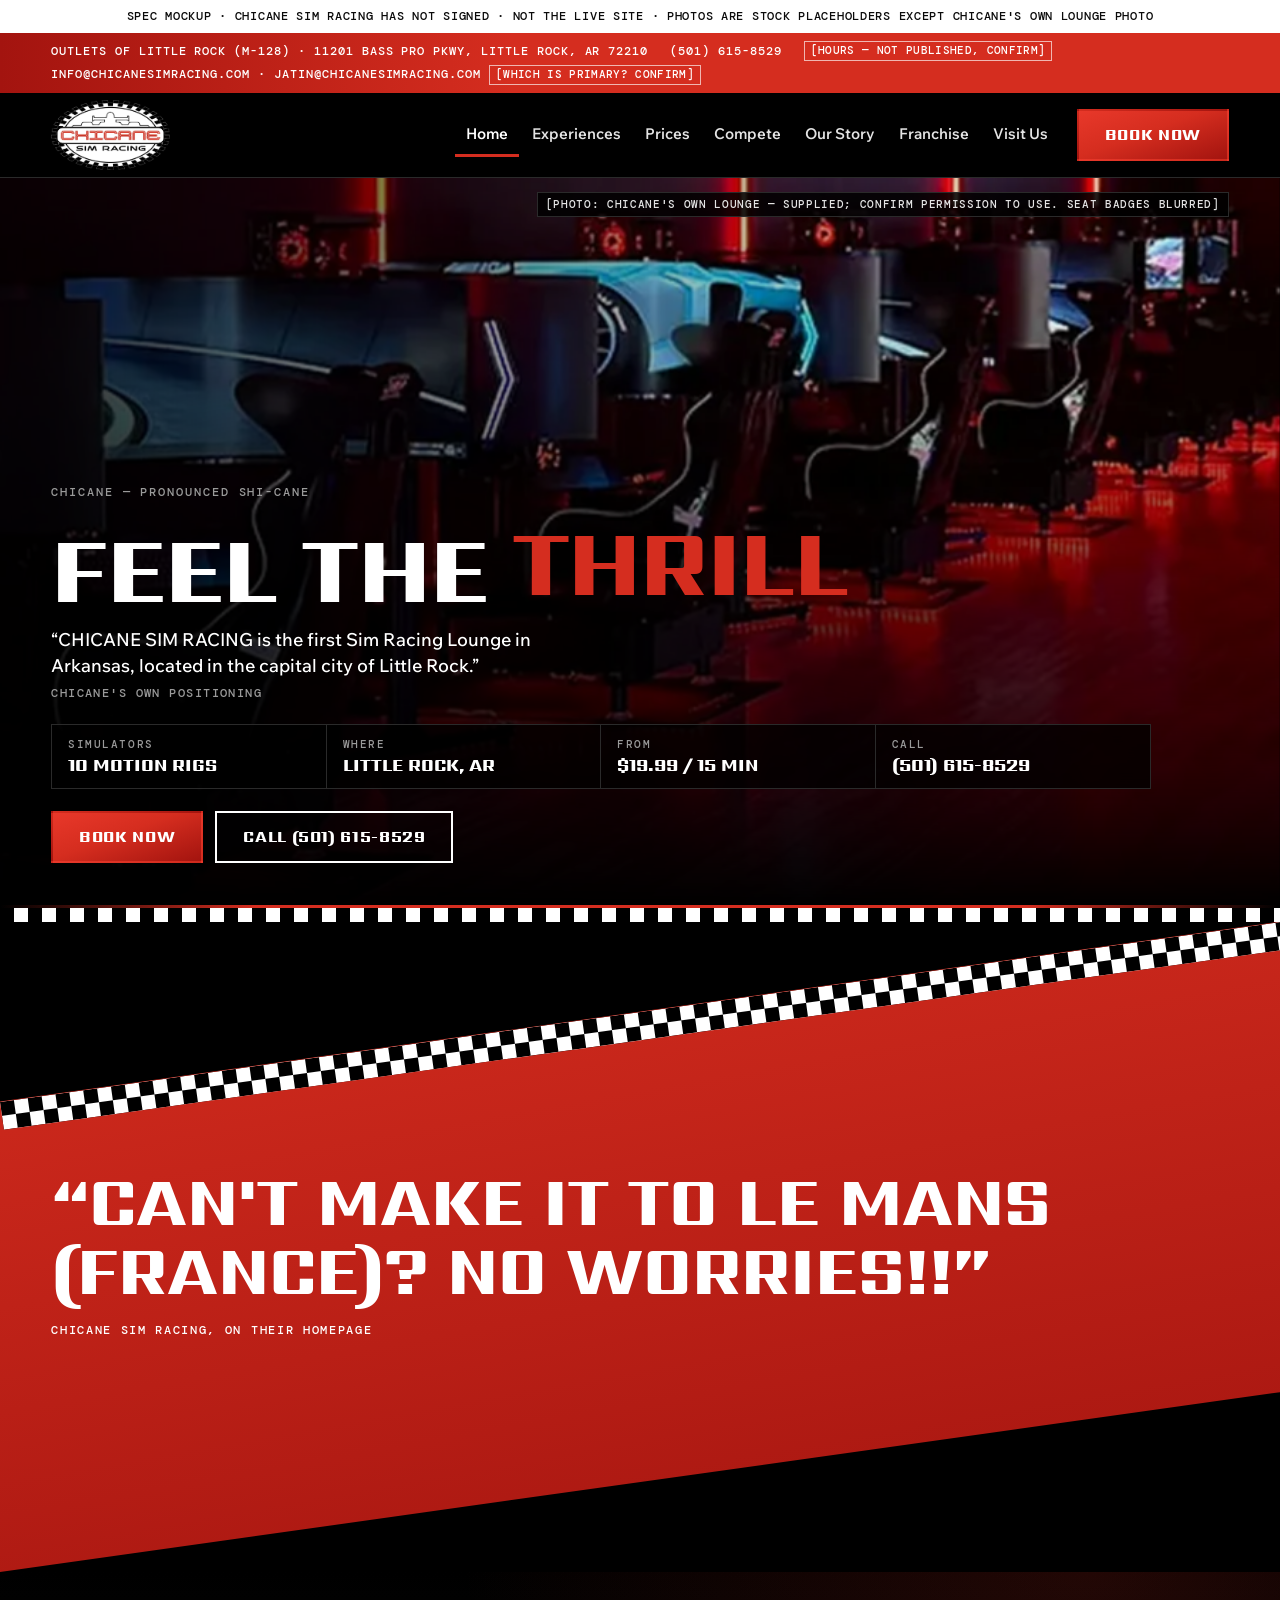
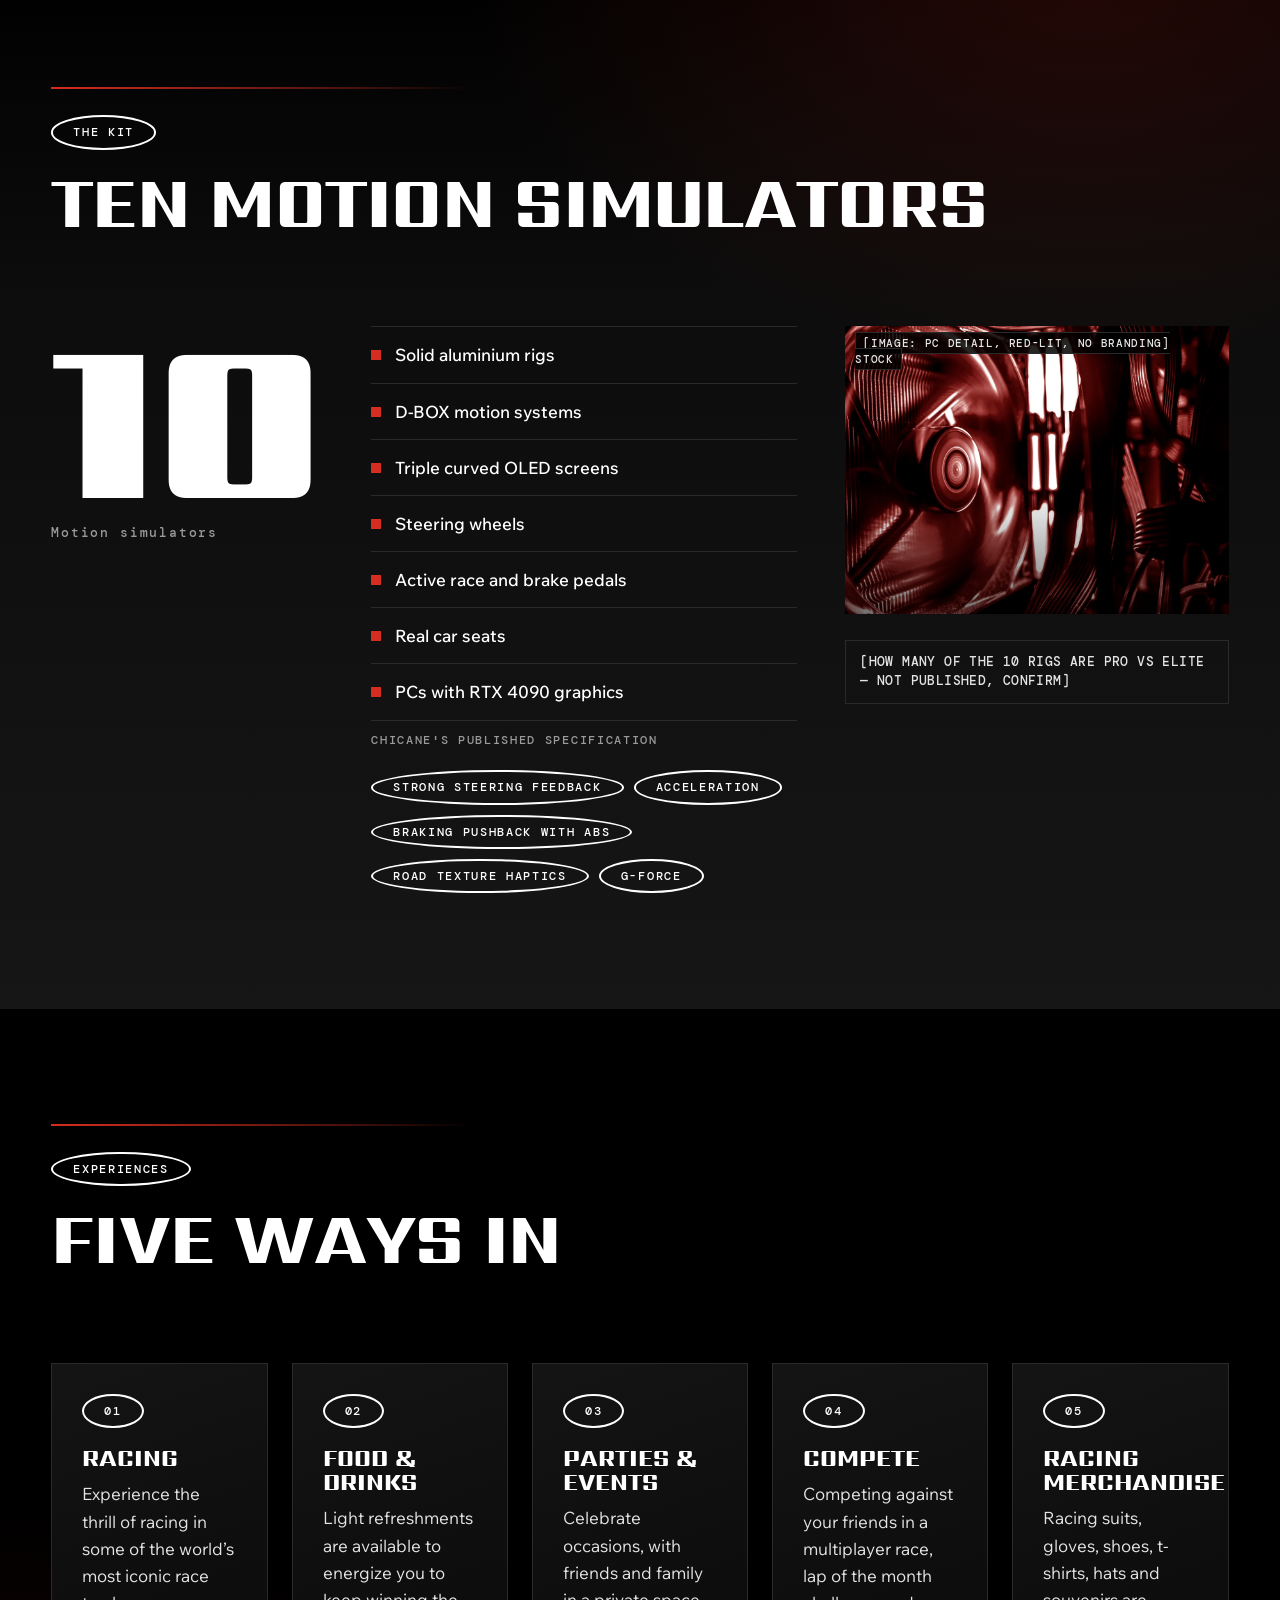
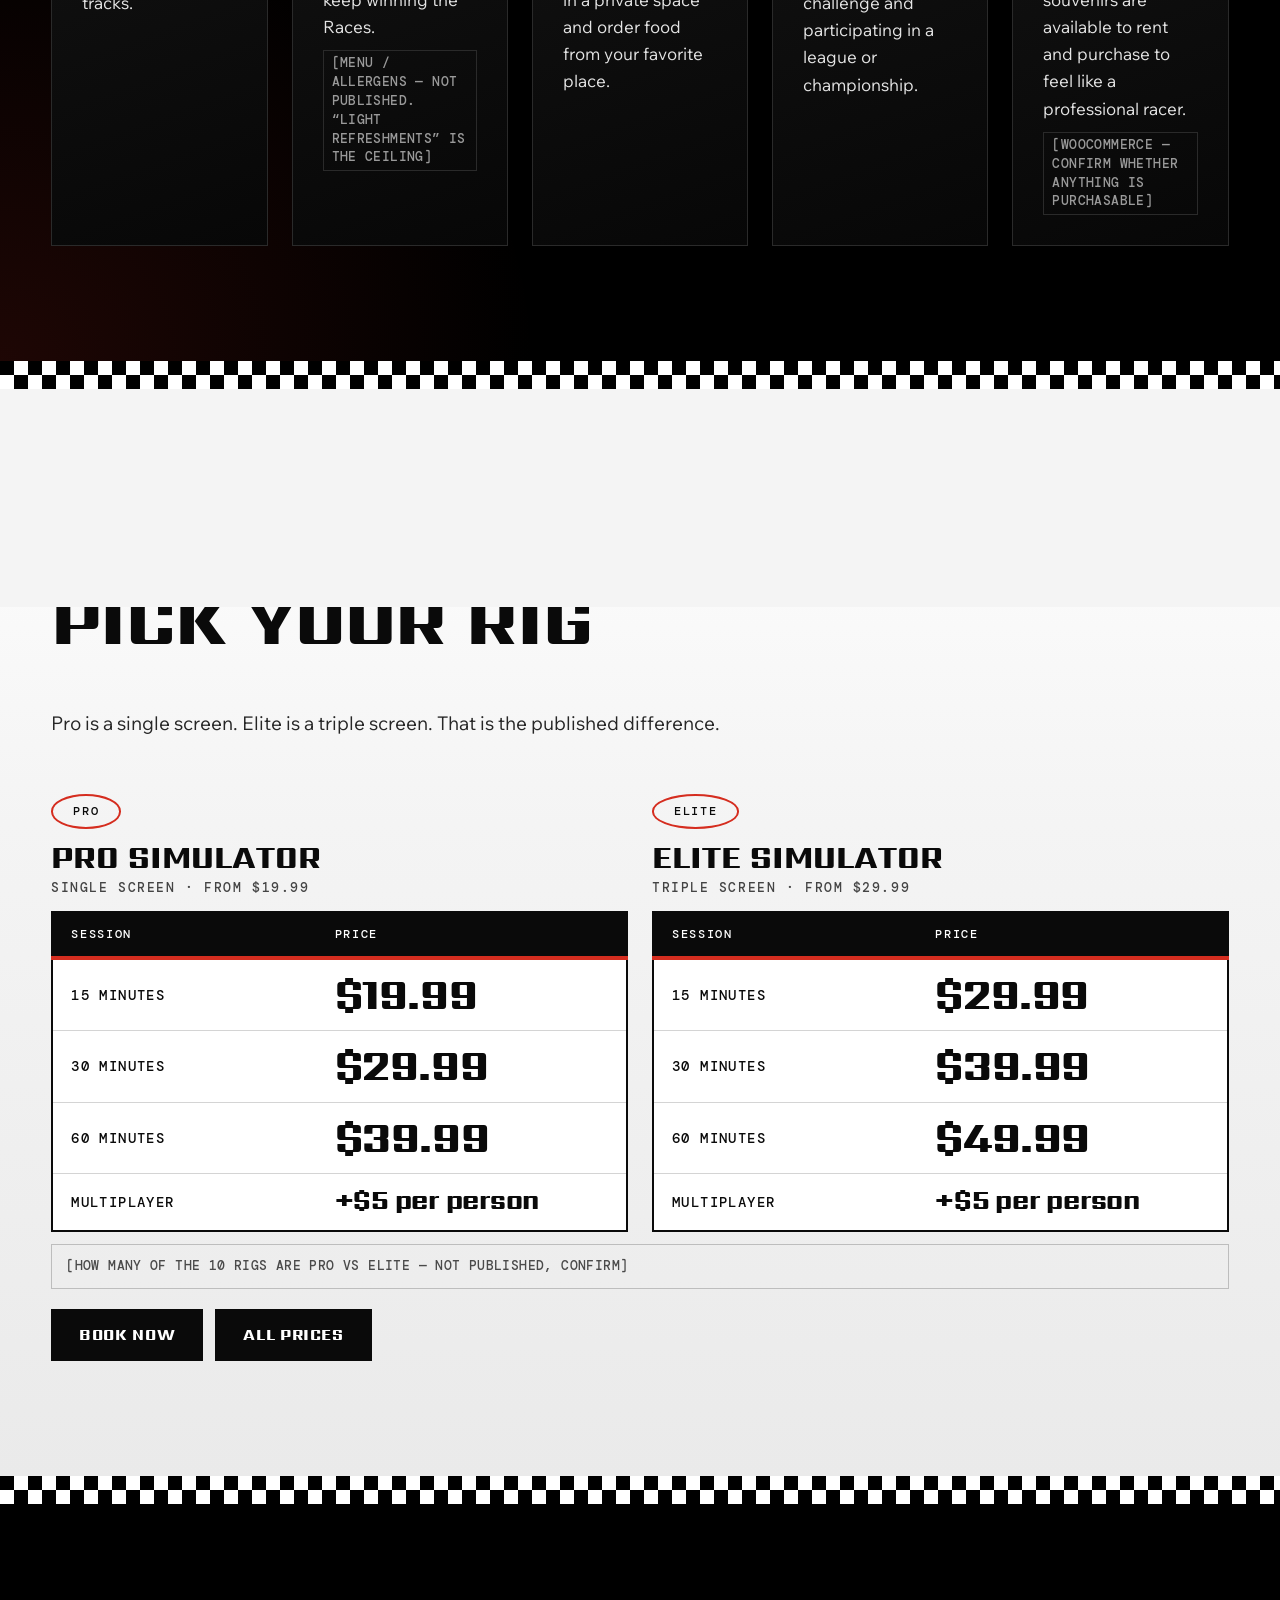
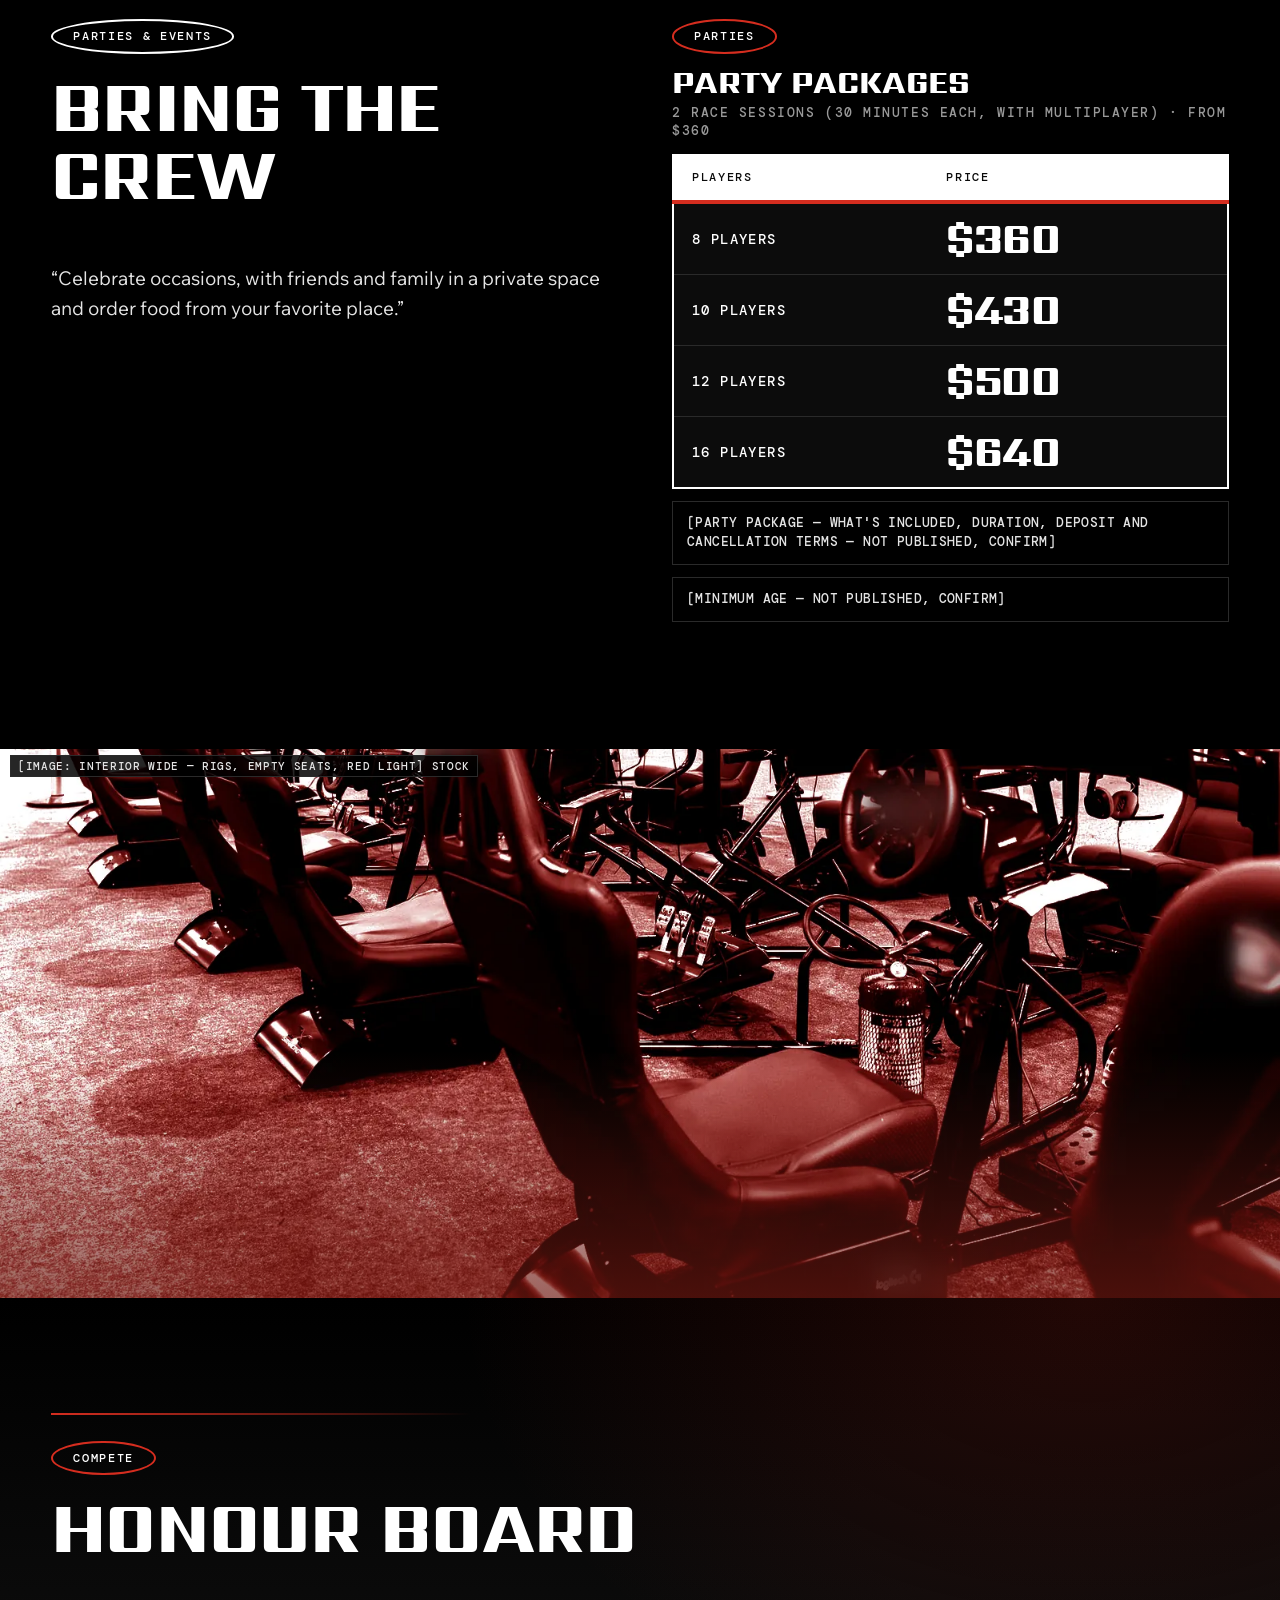
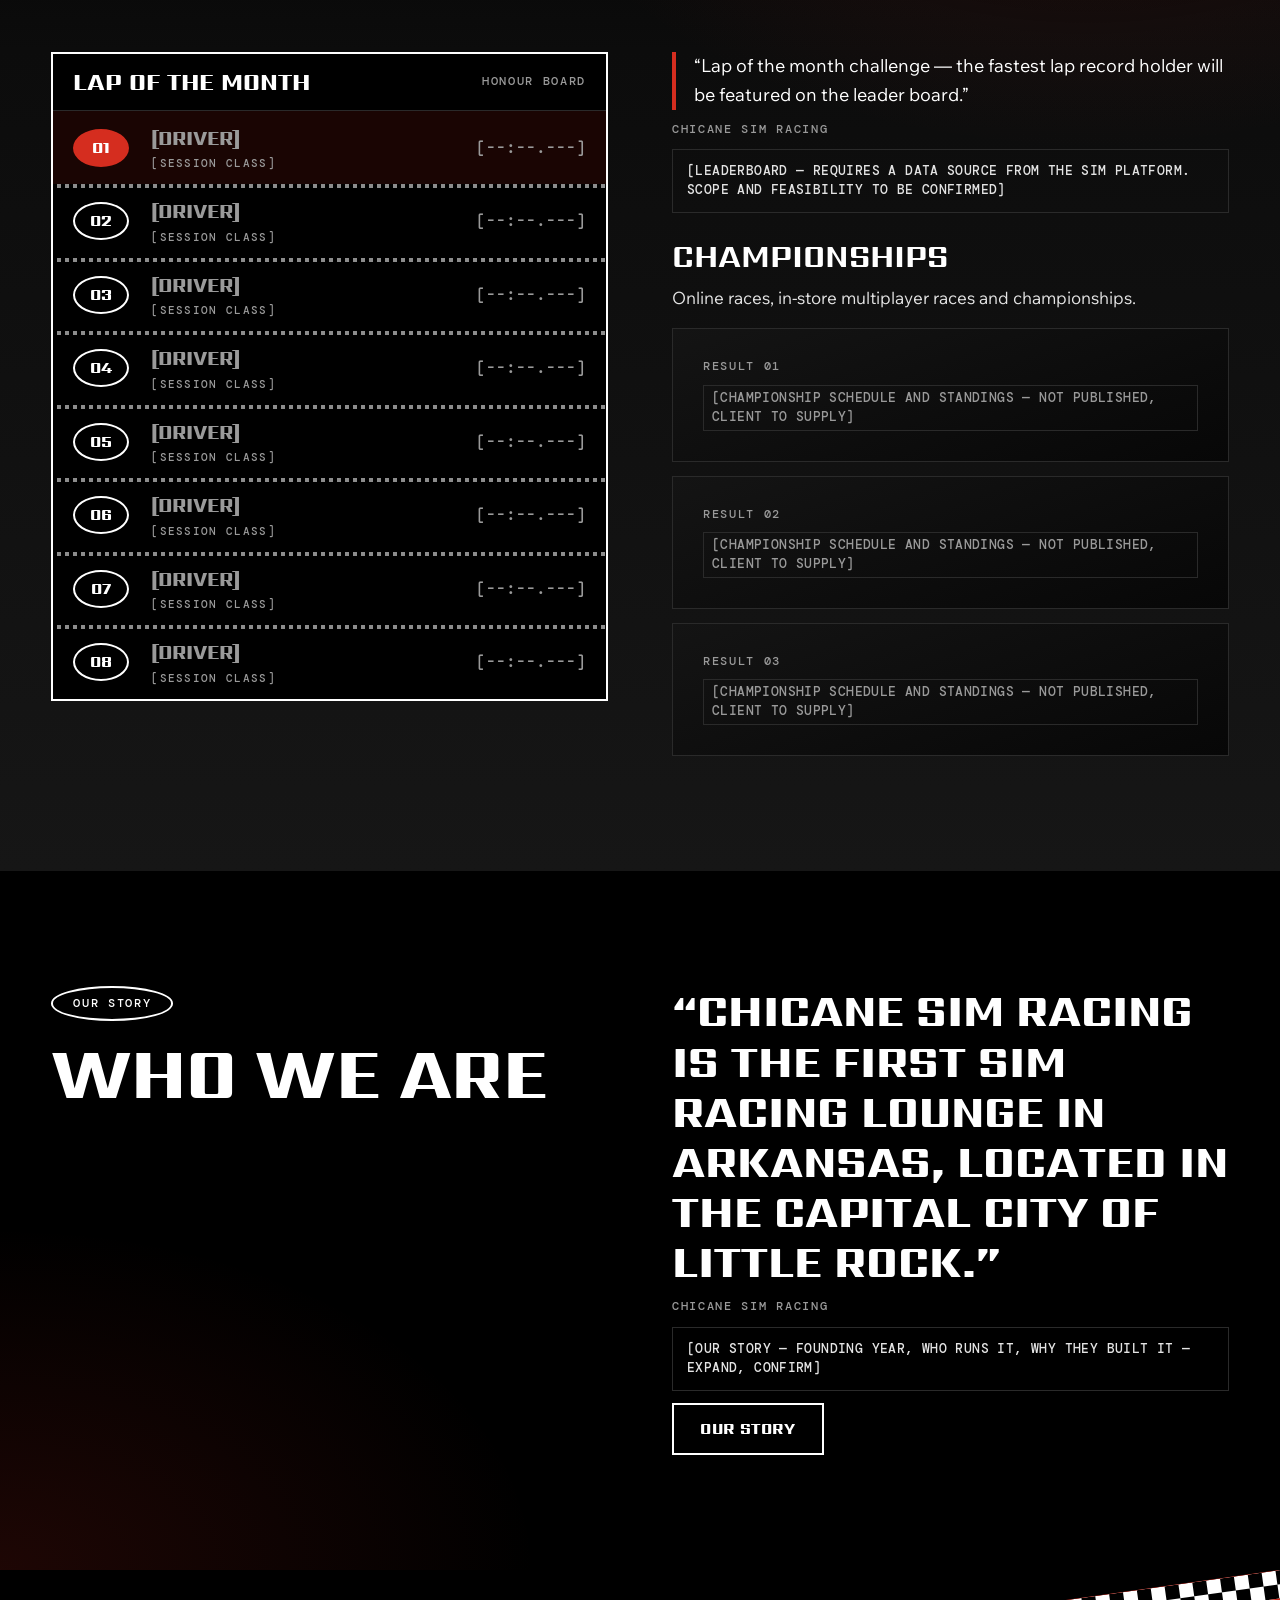
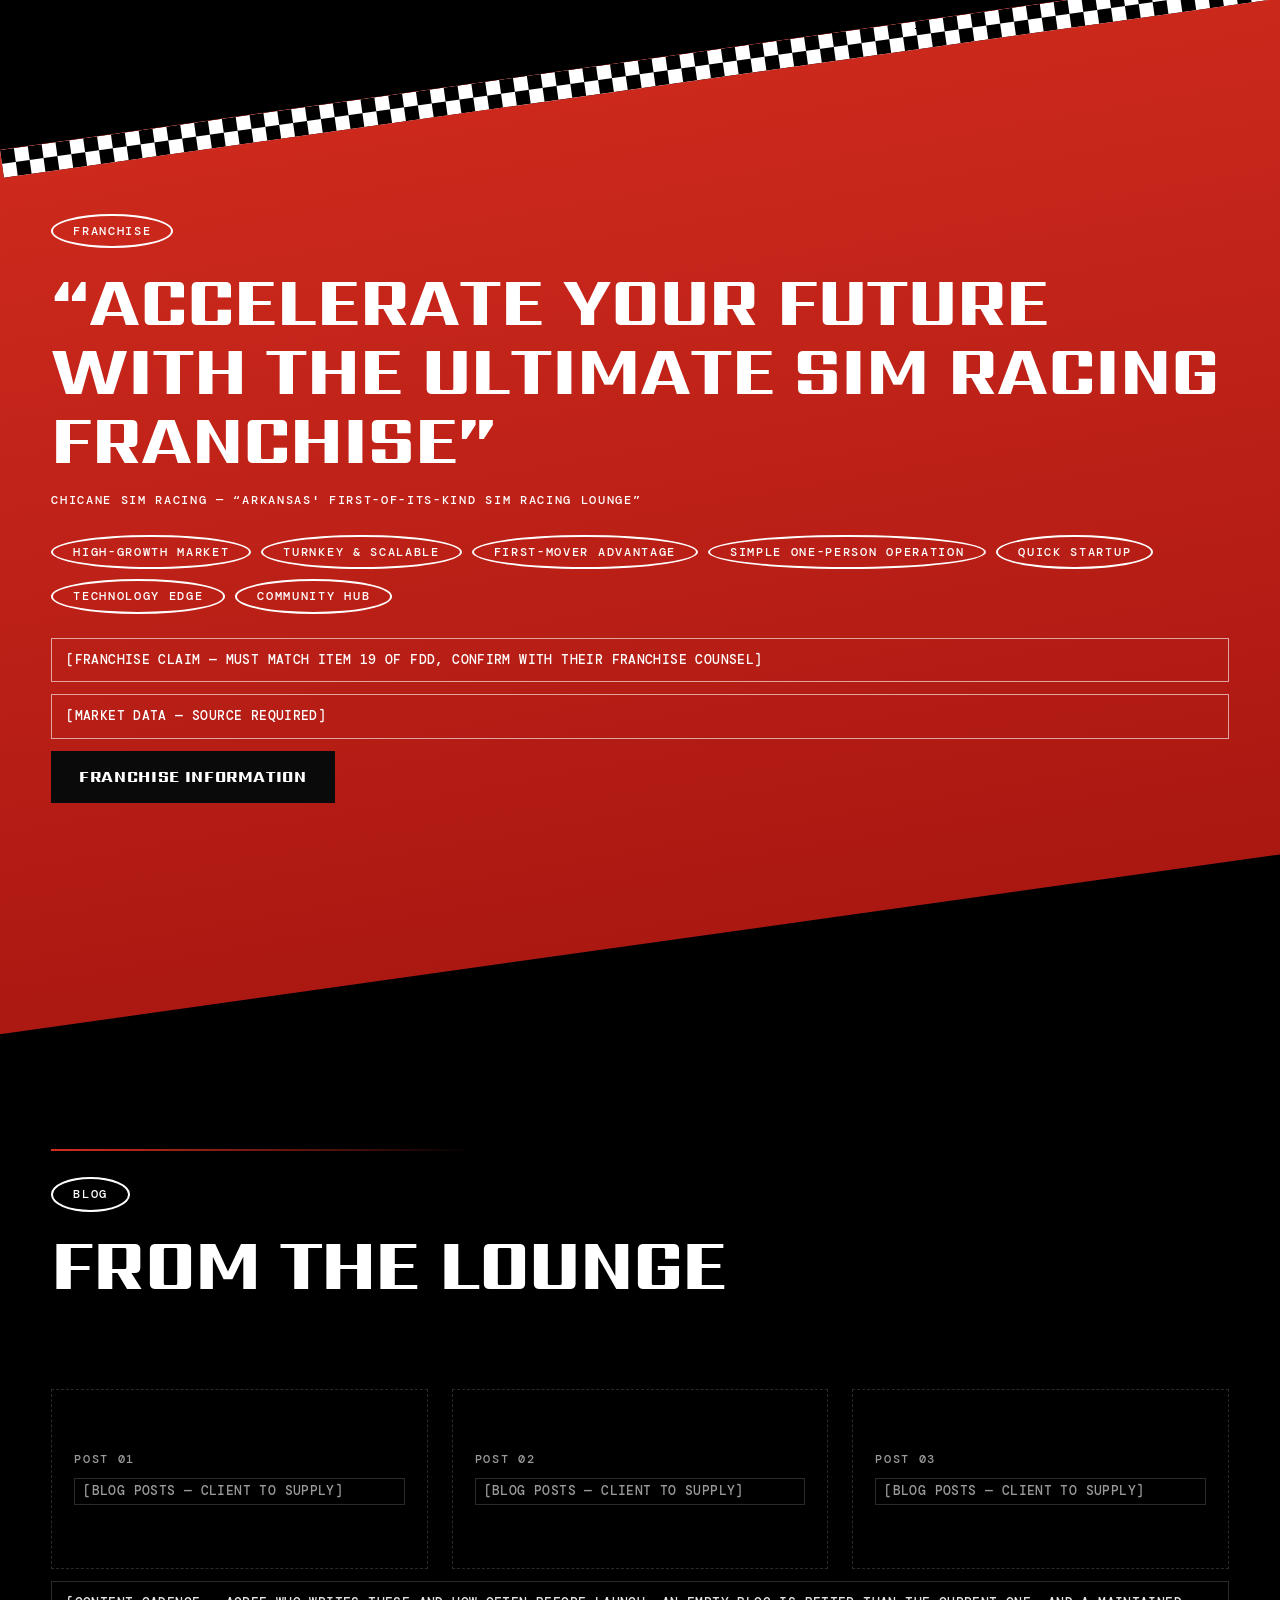
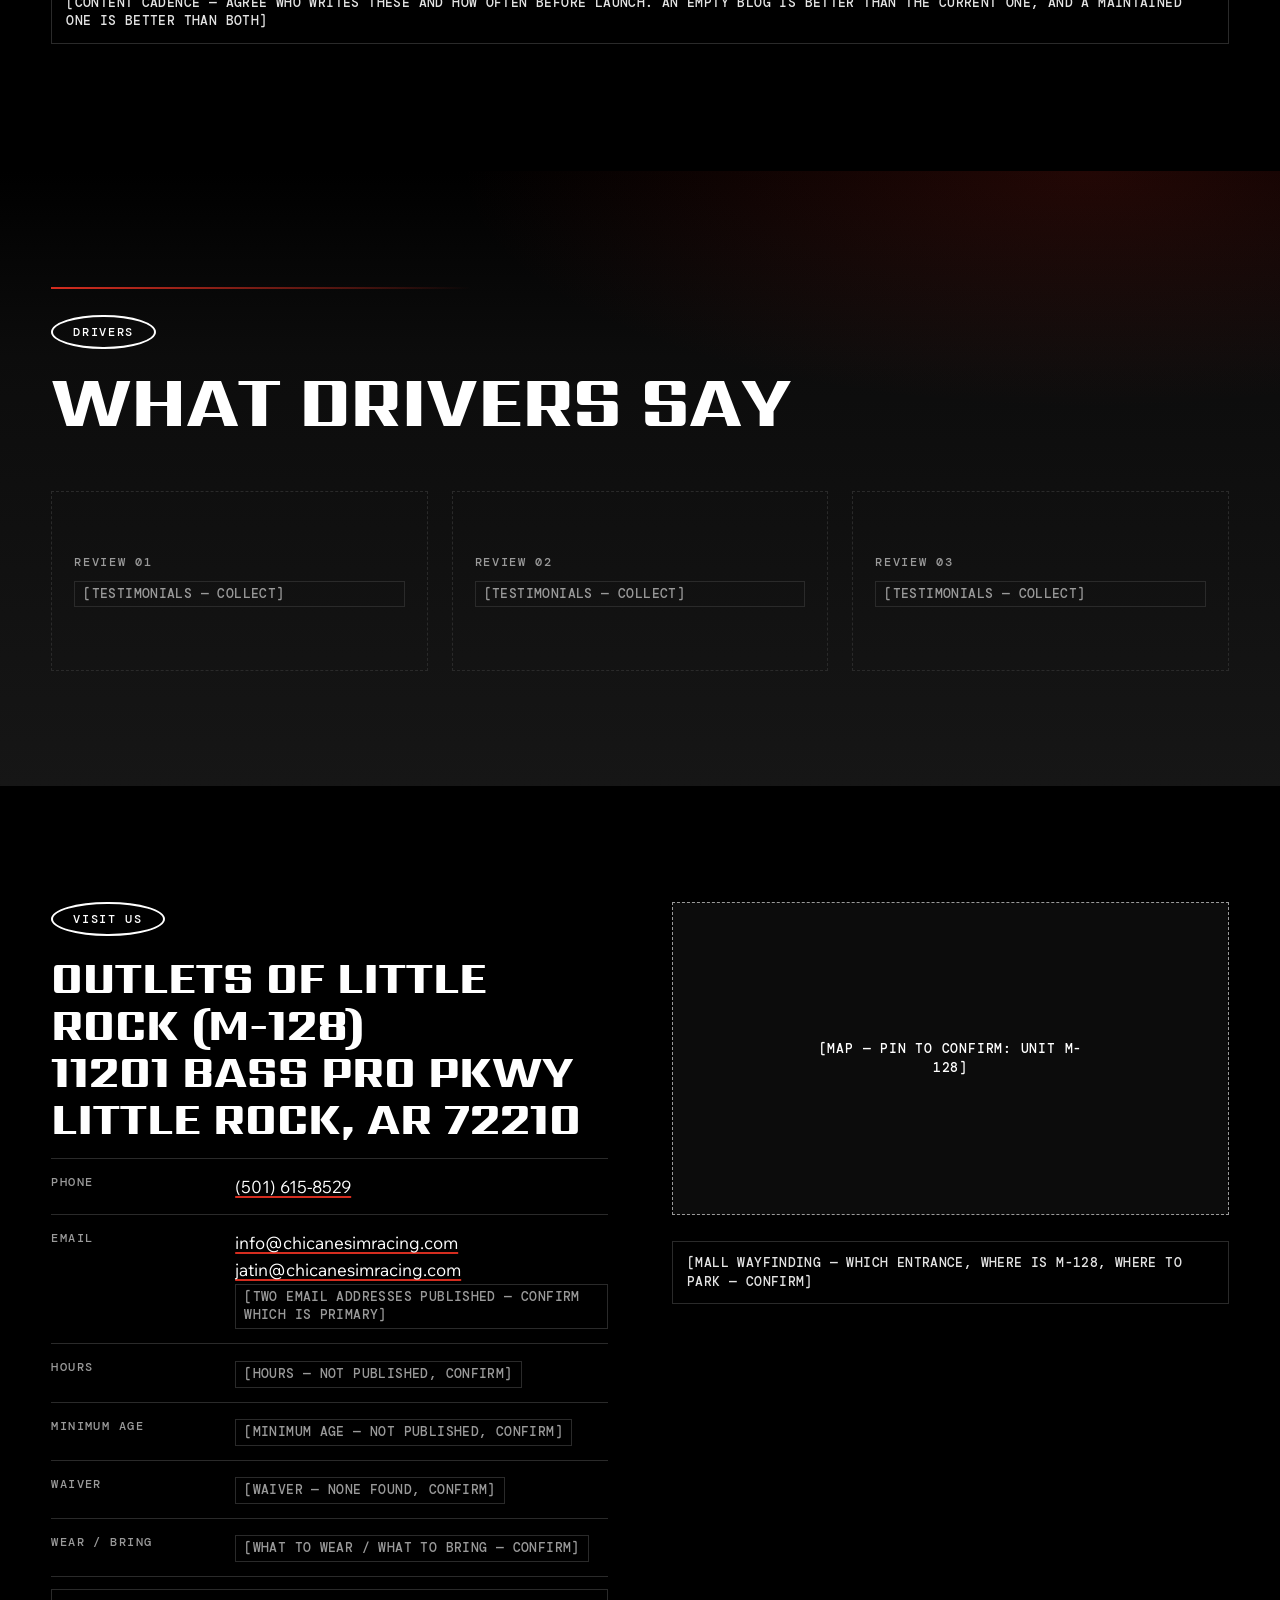
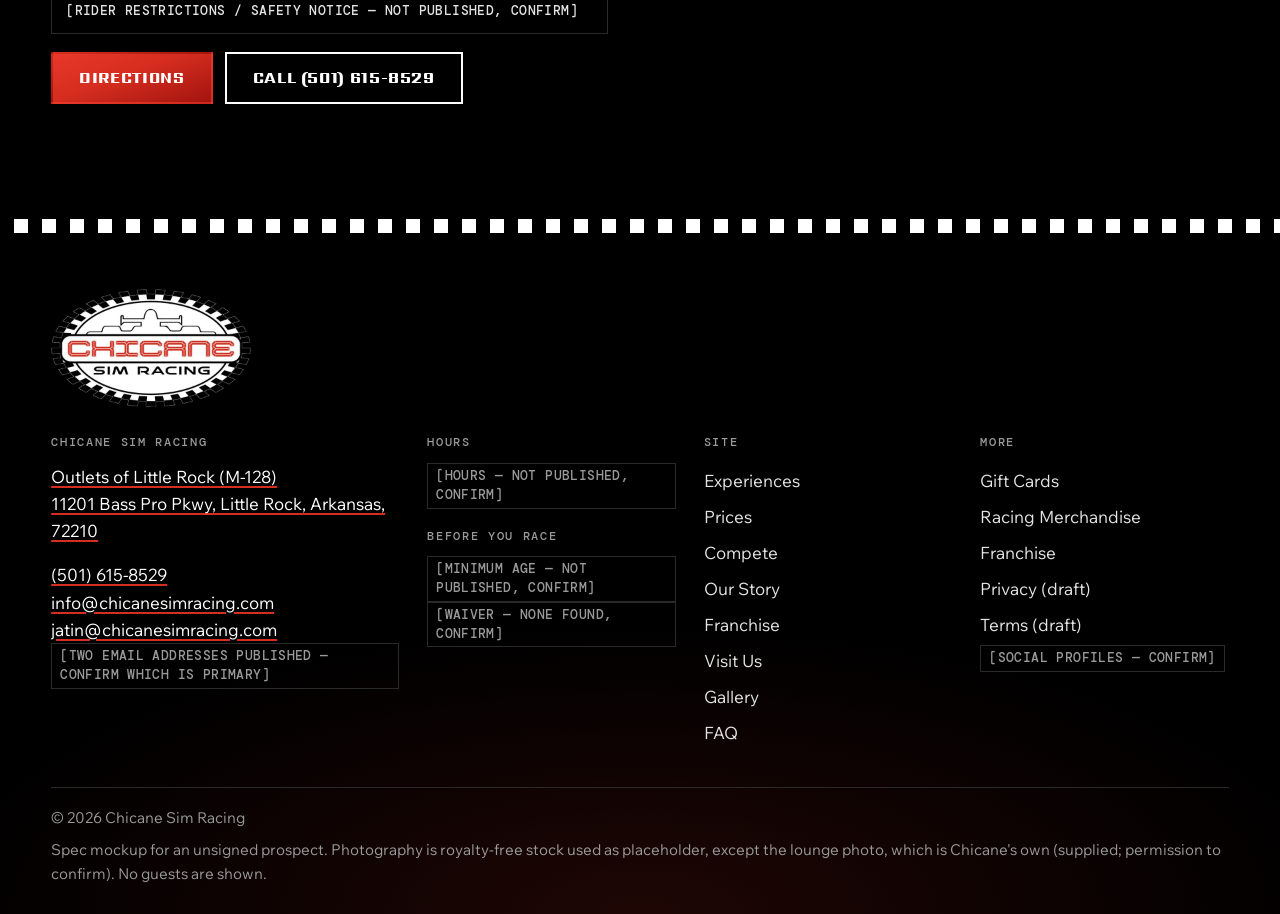
==== commit c15d11b4: "Update preview: lounge hero, gradients, motion Co-Authored-By: Claude Opus 5.5 <noreply@anthropic.co" ====
--- a/index.html
+++ b/index.html
@@ -18,7 +18,7 @@
 </head>
 <body>
 <a class="skip" href="#main">Skip to content</a>
-<div class="mock-ribbon">Spec mockup · Chicane Sim Racing has not signed · not the live site · all photos are stock placeholders</div>
+<div class="mock-ribbon">Spec mockup · Chicane Sim Racing has not signed · not the live site · photos are stock placeholders except Chicane's own lounge photo</div>
 <div class="utility"><div class="wrap">
   <span class="u-addr"><a href="https://www.google.com/maps/search/?api=1&query=Outlets+of+Little+Rock+11201+Bass+Pro+Pkwy+Little+Rock+AR+72210">Outlets of Little Rock (M-128) · 11201 Bass Pro Pkwy, Little Rock, AR 72210</a></span>
   <span><a href="tel:+15016158529">(501) 615-8529</a></span>
@@ -36,8 +36,8 @@
 <main id="main">
 
 <section class="hero" aria-labelledby="hero-h">
-  <picture><source media="(max-width: 699px)" srcset="assets/img/PLACEHOLDER-hero-rig-mobile.webp" width="900" height="1200"><img src="assets/img/PLACEHOLDER-hero-rig.webp" alt="Sim racing rig with wheel and seat, lit red" width="1920" height="1080" fetchpriority="high"></picture>
-  <span class="img-label">[IMAGE: hero — sim rig in red light, no people] stock</span>
+  <picture><source media="(max-width: 699px)" srcset="assets/img/venue-lounge-mobile.webp" width="900" height="1200"><img src="assets/img/venue-lounge.webp" alt="The Chicane lounge: a row of motion simulators with triple screens down one side, a long sofa down the other, framed by red LED light lines" width="1600" height="684" fetchpriority="high"></picture>
+  <span class="img-label">[PHOTO: CHICANE'S OWN LOUNGE — SUPPLIED; CONFIRM PERMISSION TO USE. SEAT BADGES BLURRED]</span>
   <div class="wrap hero-inner">
     <p class="say">Chicane — pronounced SHI-CANE</p>
     <h1 class="display" id="hero-h">Feel the <span class="rot" data-rotate="RUSH|THRILL|ADRENALINE|INTENSITY|EXCITEMENT"><span>RUSH</span></span></h1>
@@ -66,7 +66,7 @@
 </div>
   </div>
 </section>
-<section class="section" aria-labelledby="exp-h">
+<section class="section section--glow" aria-labelledby="exp-h">
   <div class="wrap">
     <div class="sec-head"><p class="eyebrow"><span class="oval">Experiences</span></p><h2 class="display" id="exp-h">Five ways in</h2><span class="cq-rule rv" aria-hidden="true"></span></div>
     <div class="grid grid--5 rv-stagger"><a class="card exp" href="racing.html">
@@ -121,7 +121,7 @@
 </div>
   </div>
 </section>
-<section class="section" aria-labelledby="story-h">
+<section class="section section--glow" aria-labelledby="story-h">
   <div class="wrap split split--top">
     <div><p class="eyebrow"><span class="oval">Our story</span></p><h2 class="display" id="story-h">Who we are</h2><span class="cq-rule rv" aria-hidden="true"></span></div>
     <div><p class="pull">“CHICANE SIM RACING is the first Sim Racing Lounge in Arkansas, located in the capital city of Little Rock.”</p><cite>Chicane Sim Racing</cite>
@@ -174,7 +174,7 @@
       <div><h2>More</h2><ul><li><a href="prices.html#gift-cards">Gift Cards</a></li><li><a href="merchandise.html">Racing Merchandise</a></li><li><a href="franchise.html">Franchise</a></li><li><a href="privacy.html">Privacy (draft)</a></li><li><a href="terms.html">Terms (draft)</a></li></ul><p><span class="flag ">[SOCIAL PROFILES — CONFIRM]</span></p></div>
     </div>
     <div class="foot-base"><p>© <span data-year>2026</span> Chicane Sim Racing</p>
-      <p>Spec mockup for an unsigned prospect. Photography is royalty-free stock used as placeholder and does not show Chicane Sim Racing, its lounge, rigs or guests.</p></div>
+      <p>Spec mockup for an unsigned prospect. Photography is royalty-free stock used as placeholder, except the lounge photo, which is Chicane's own (supplied; permission to confirm). No guests are shown.</p></div>
   </div>
 </footer>
 <nav class="action-bar" aria-label="Quick actions"><div class="row"><a href="racing.html#book">Book your race</a><a href="tel:+15016158529">Call</a><a href="https://www.google.com/maps/search/?api=1&query=Outlets+of+Little+Rock+11201+Bass+Pro+Pkwy+Little+Rock+AR+72210">Directions</a></div></nav>
--- a/styles.css
+++ b/styles.css
@@ -345,3 +345,92 @@
 .band { z-index: 3; margin: 0; }
 .band { overflow: hidden; }
 @media (max-width: 899px) { .hero .btn--ghost { display: none; } .say { margin-bottom: 10px; } }
+
+/* ==========================================================================
+   v2 — gradients + motion (Alex, 2026-10-11)
+   Taken from their own room: red LED light lines framing the space. Same red
+   family only, flat gradients, no bloom/glow, no tilt, no scale on cards.
+   ========================================================================== */
+
+/* Hero: their real lounge, slow settle-in on load + layered scrim */
+.hero picture img { transform-origin: 60% 50%; }
+.js-motion .hero picture img { animation: settle-in 14s cubic-bezier(.2,.6,.2,1) both; }
+@keyframes settle-in { from { transform: scale(1.09); } to { transform: scale(1); } }
+.hero::before { background:
+  linear-gradient(0deg, var(--black) 0%, rgba(0,0,0,.55) 42%, rgba(0,0,0,.05) 75%),
+  linear-gradient(90deg, rgba(0,0,0,.78) 0%, rgba(0,0,0,.2) 55%, rgba(0,0,0,0) 80%); }
+.hero::after { content: ""; position: absolute; left: 0; right: 0; bottom: 0; height: 3px; z-index: 2;
+  background: linear-gradient(90deg, rgba(213,45,31,0), var(--red) 20%, var(--red) 80%, rgba(213,45,31,0)); }
+.js-motion .hero-inner > * { animation: rise-in 520ms var(--ease) both; }
+.js-motion .hero-inner > *:nth-child(2) { animation-delay: 90ms; }
+.js-motion .hero-inner > *:nth-child(3) { animation-delay: 180ms; }
+.js-motion .hero-inner > *:nth-child(4) { animation-delay: 270ms; }
+.js-motion .hero-inner > *:nth-child(5) { animation-delay: 360ms; }
+@keyframes rise-in { from { opacity: 0; transform: translateY(18px); } to { opacity: 1; transform: none; } }
+
+/* Scroll progress: a red light line under the header */
+.progress { position: absolute; left: 0; bottom: -1px; height: 3px; width: 100%; transform-origin: left; transform: scaleX(var(--p, 0));
+  background: linear-gradient(90deg, var(--red-deep), var(--red)); z-index: 2; }
+
+/* LED light line at the top of section heads — draws across on reveal */
+.sec-head, .page-head .wrap { position: relative; }
+.sec-head::before { content: ""; display: block; height: 2px; width: min(420px, 70%); margin-bottom: 26px; transform-origin: left;
+  background: linear-gradient(90deg, var(--red), rgba(213,45,31,.35) 70%, rgba(213,45,31,0)); transition: transform 600ms var(--ease); }
+.light .sec-head::before { background: linear-gradient(90deg, var(--red), rgba(213,45,31,0)); }
+.js-motion .sec-head:not(.is-in)::before { transform: scaleX(0); }
+
+/* Red ambient light behind the kit and the honour board — like the room, never a glow */
+.section--b2, .section--panel { background:
+  radial-gradient(70% 55% at 85% 0%, rgba(213,45,31,.16), rgba(213,45,31,0) 70%),
+  linear-gradient(180deg, var(--black), var(--black-2) 30%, var(--panel)); }
+.section--glow { background:
+  radial-gradient(60% 70% at 0% 100%, rgba(213,45,31,.14), rgba(213,45,31,0) 70%),
+  var(--black); }
+
+/* Cards: dark gradient fill; on hover a red light line slides in along the bottom */
+.card { position: relative; background: linear-gradient(160deg, #141414, #070707); overflow: hidden; }
+.card::after { content: ""; position: absolute; left: 0; right: 0; bottom: 0; height: 3px; transform: scaleX(0); transform-origin: left;
+  background: linear-gradient(90deg, var(--red-deep), var(--red)); transition: transform 260ms var(--ease); }
+.card:hover::after, a.card:focus-visible::after { transform: scaleX(1); }
+.exp .oval { transition: border-color 160ms linear, color 160ms linear; }
+a.card:hover .oval { border-color: var(--red); color: var(--white); }
+
+/* Buttons: red gradient fill + a single light sweep on hover */
+.btn--red { background: linear-gradient(160deg, #E8382A, var(--red) 45%, var(--red-deep)); position: relative; overflow: hidden; }
+.btn--red::after { content: ""; position: absolute; top: 0; bottom: 0; left: -60%; width: 40%; transform: skewX(0);
+  background: linear-gradient(90deg, rgba(255,255,255,0), rgba(255,255,255,.28), rgba(255,255,255,0)); transition: left 520ms var(--ease); }
+.btn--red:hover::after { left: 120%; }
+.btn--red:hover { background: linear-gradient(160deg, var(--red), var(--red-deep)); }
+
+/* Chequer bands drift slowly, like a flag being waved — never behind text */
+.js-motion .cq-band { animation: flag 22s linear infinite; }
+@keyframes flag { to { background-position: calc(var(--sq) * 2 * 20) 0; } }
+
+/* Pricing: the one light panel gets a cold gradient; rows highlight on hover */
+.light { background: linear-gradient(180deg, #FFFFFF, var(--white-2) 40%, #EAEAEA); }
+.ptable tbody tr { transition: background-color 140ms linear; }
+.ptable tbody tr:hover { background: rgba(213,45,31,.07); }
+.dark-table tbody tr:hover { background: var(--red-wash); }
+
+/* Honour board: rank badges pop in one after another */
+.js-motion .honour ol li { opacity: 0; transform: translateX(-12px); transition: opacity 300ms var(--ease), transform 300ms var(--ease); transition-delay: calc(var(--n, 0) * 70ms + 200ms); }
+.js-motion .honour.is-in ol li { opacity: 1; transform: none; }
+
+/* Kit spec bullets draw in */
+.js-motion .spec li { opacity: 0; transform: translateX(-10px); transition: opacity 280ms var(--ease), transform 280ms var(--ease); transition-delay: calc(var(--n, 0) * 60ms + 150ms); }
+.js-motion .kit.is-in .spec li { opacity: 1; transform: none; }
+
+/* Photo band: red light from below */
+.photo figure.ph::after { background: linear-gradient(0deg, rgba(213,45,31,.35), rgba(0,0,0,0) 45%), linear-gradient(0deg, rgba(0,0,0,.5), rgba(0,0,0,0) 40%); }
+
+/* Footer: red ambient floor light */
+.site-foot { background: radial-gradient(80% 60% at 50% 100%, rgba(213,45,31,.14), rgba(213,45,31,0) 70%), var(--black); }
+
+/* Utility strip: red gradient */
+.utility { background: linear-gradient(90deg, var(--red-deep), var(--red) 40%, var(--red)); }
+
+@media (prefers-reduced-motion: reduce) {
+  .hero picture img, .hero-inner > *, .cq-band { animation: none !important; }
+  .sec-head::before, .honour ol li, .spec li { transform: none !important; opacity: 1 !important; }
+}
+@media (max-width: 699px) { .hero picture img { object-position: 50% 70%; } }
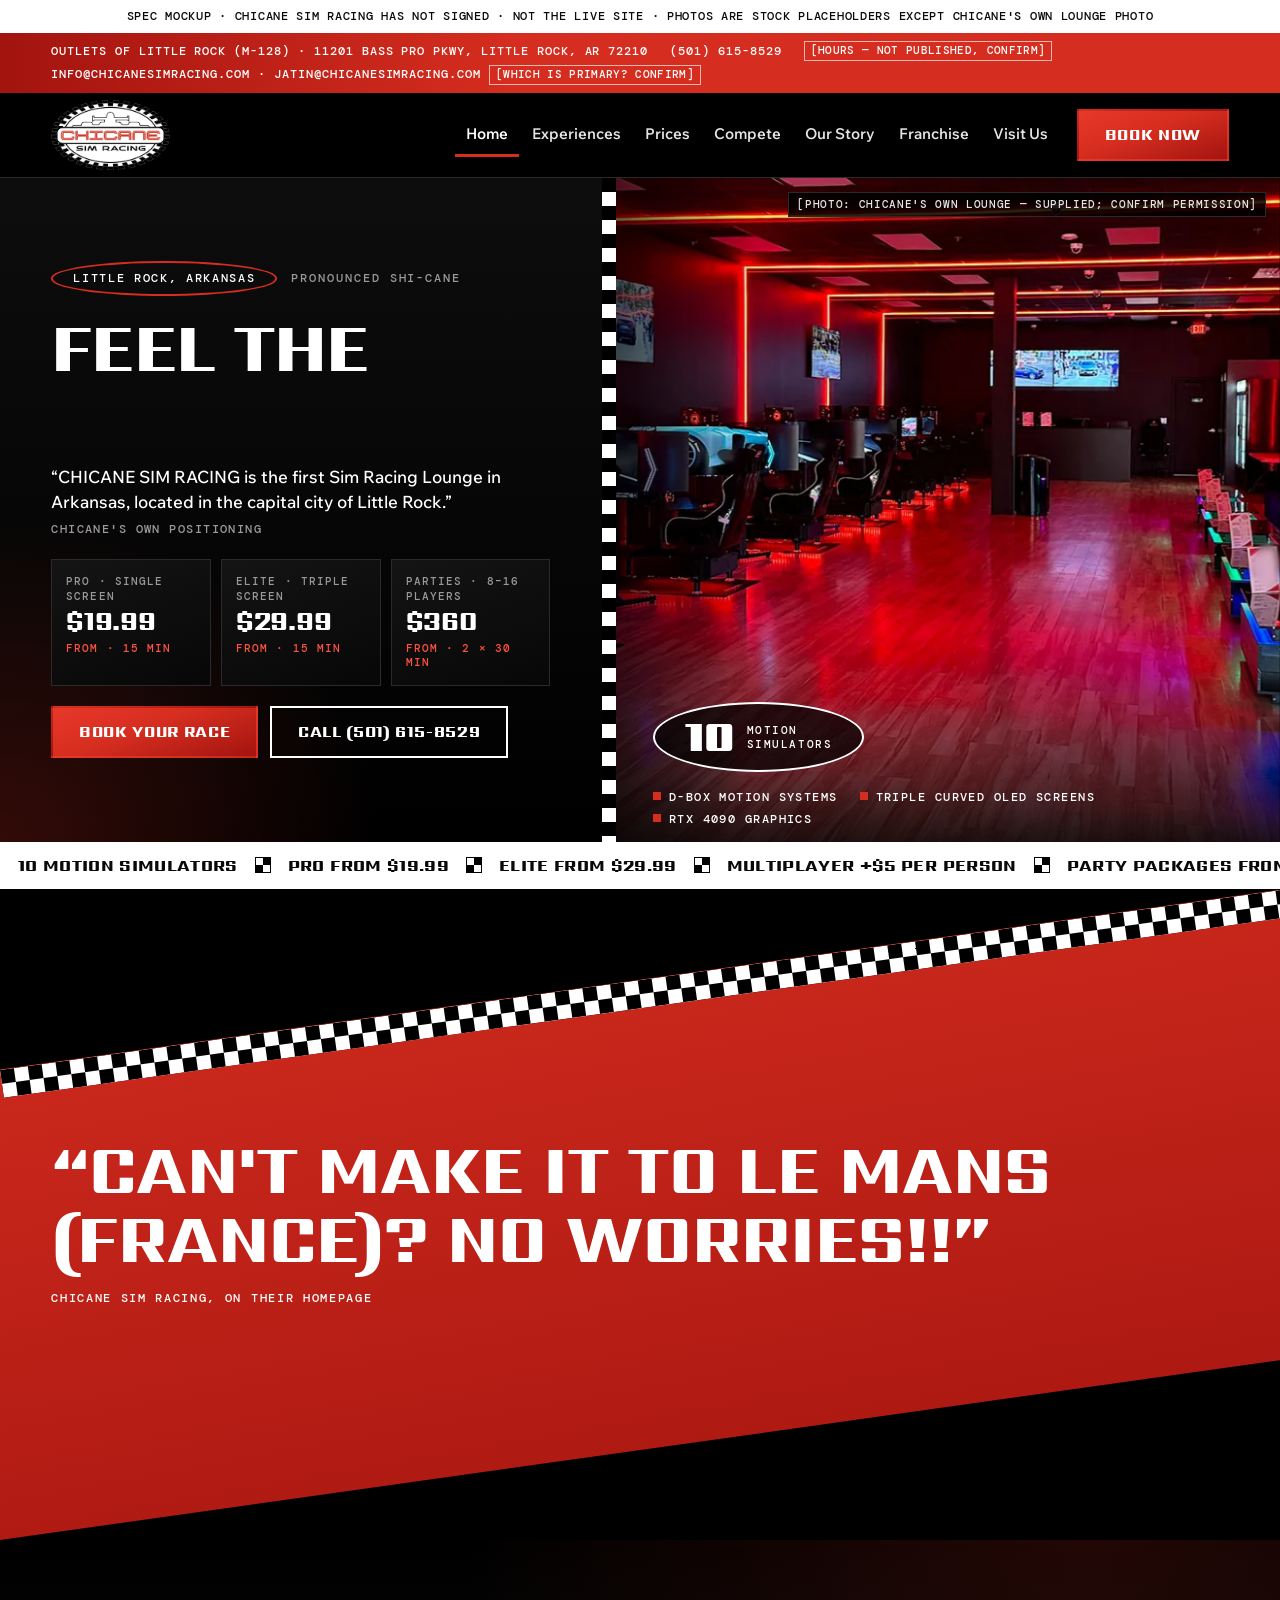
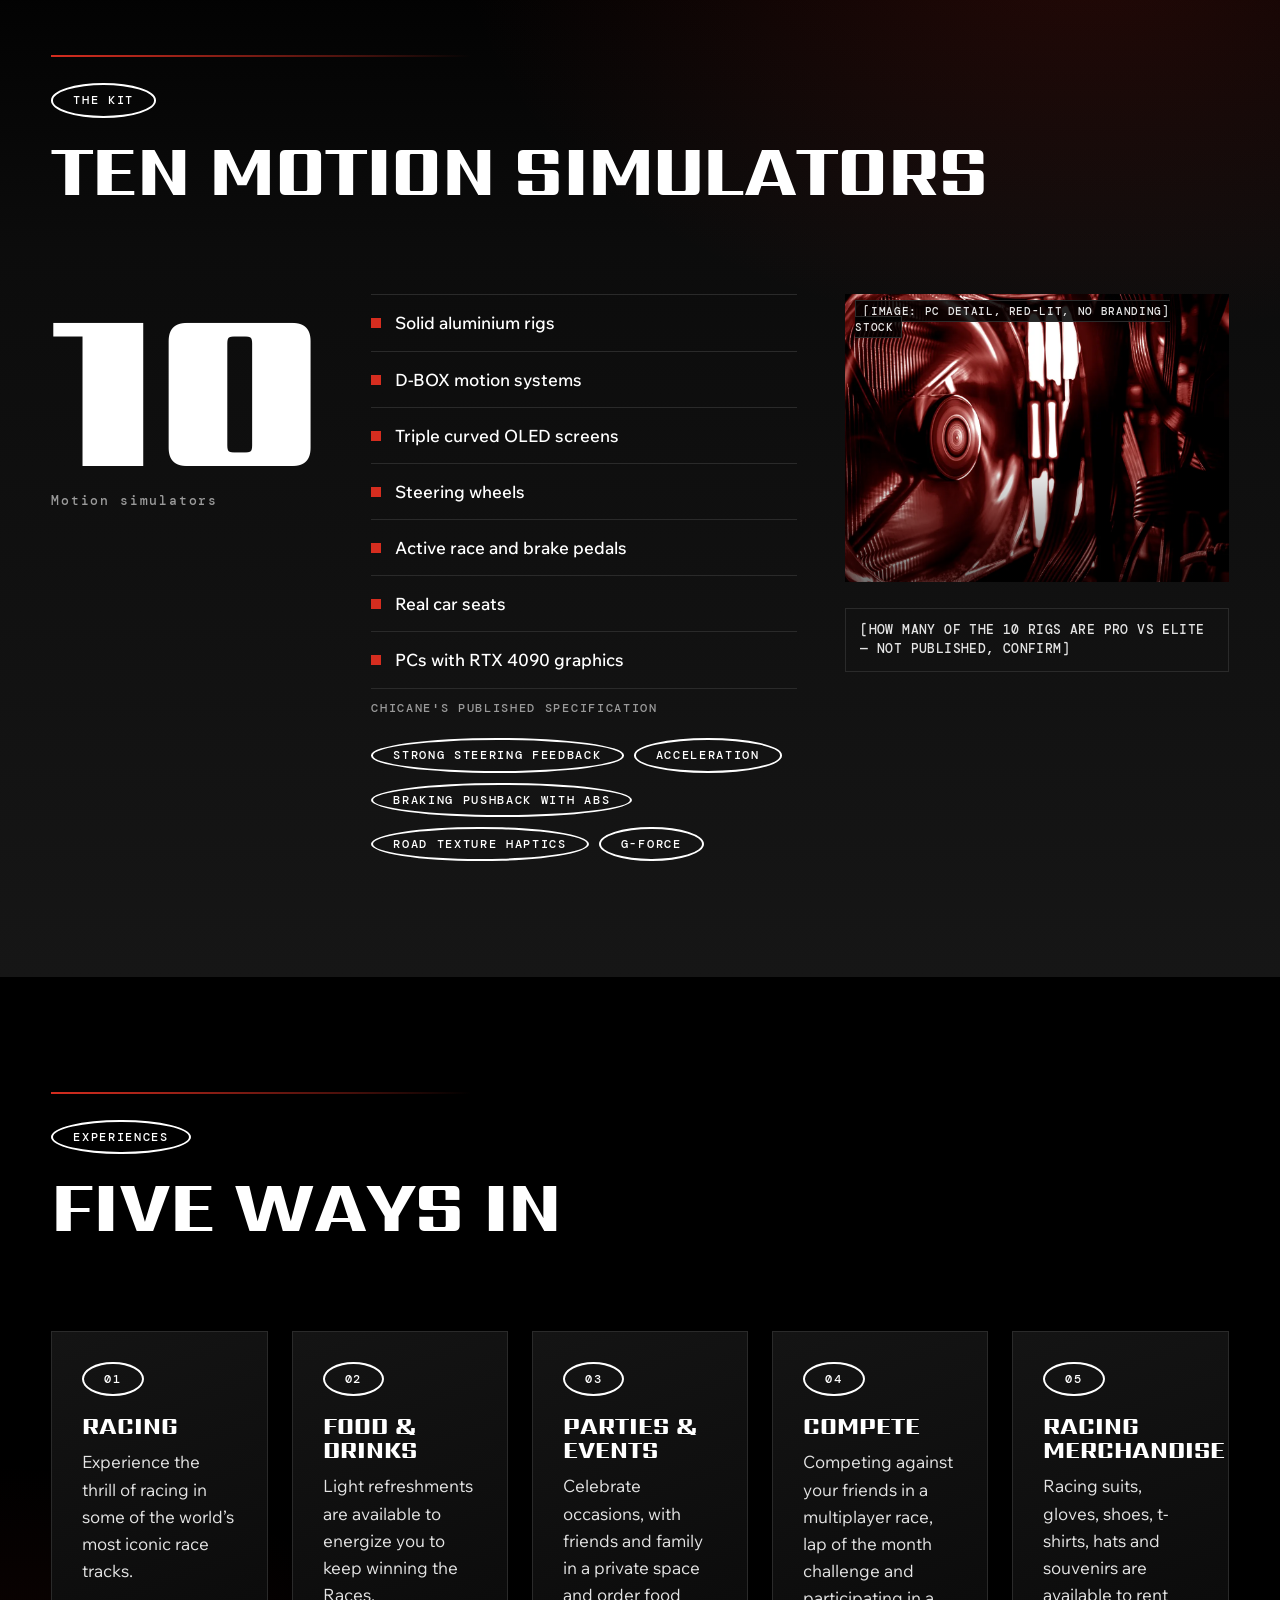
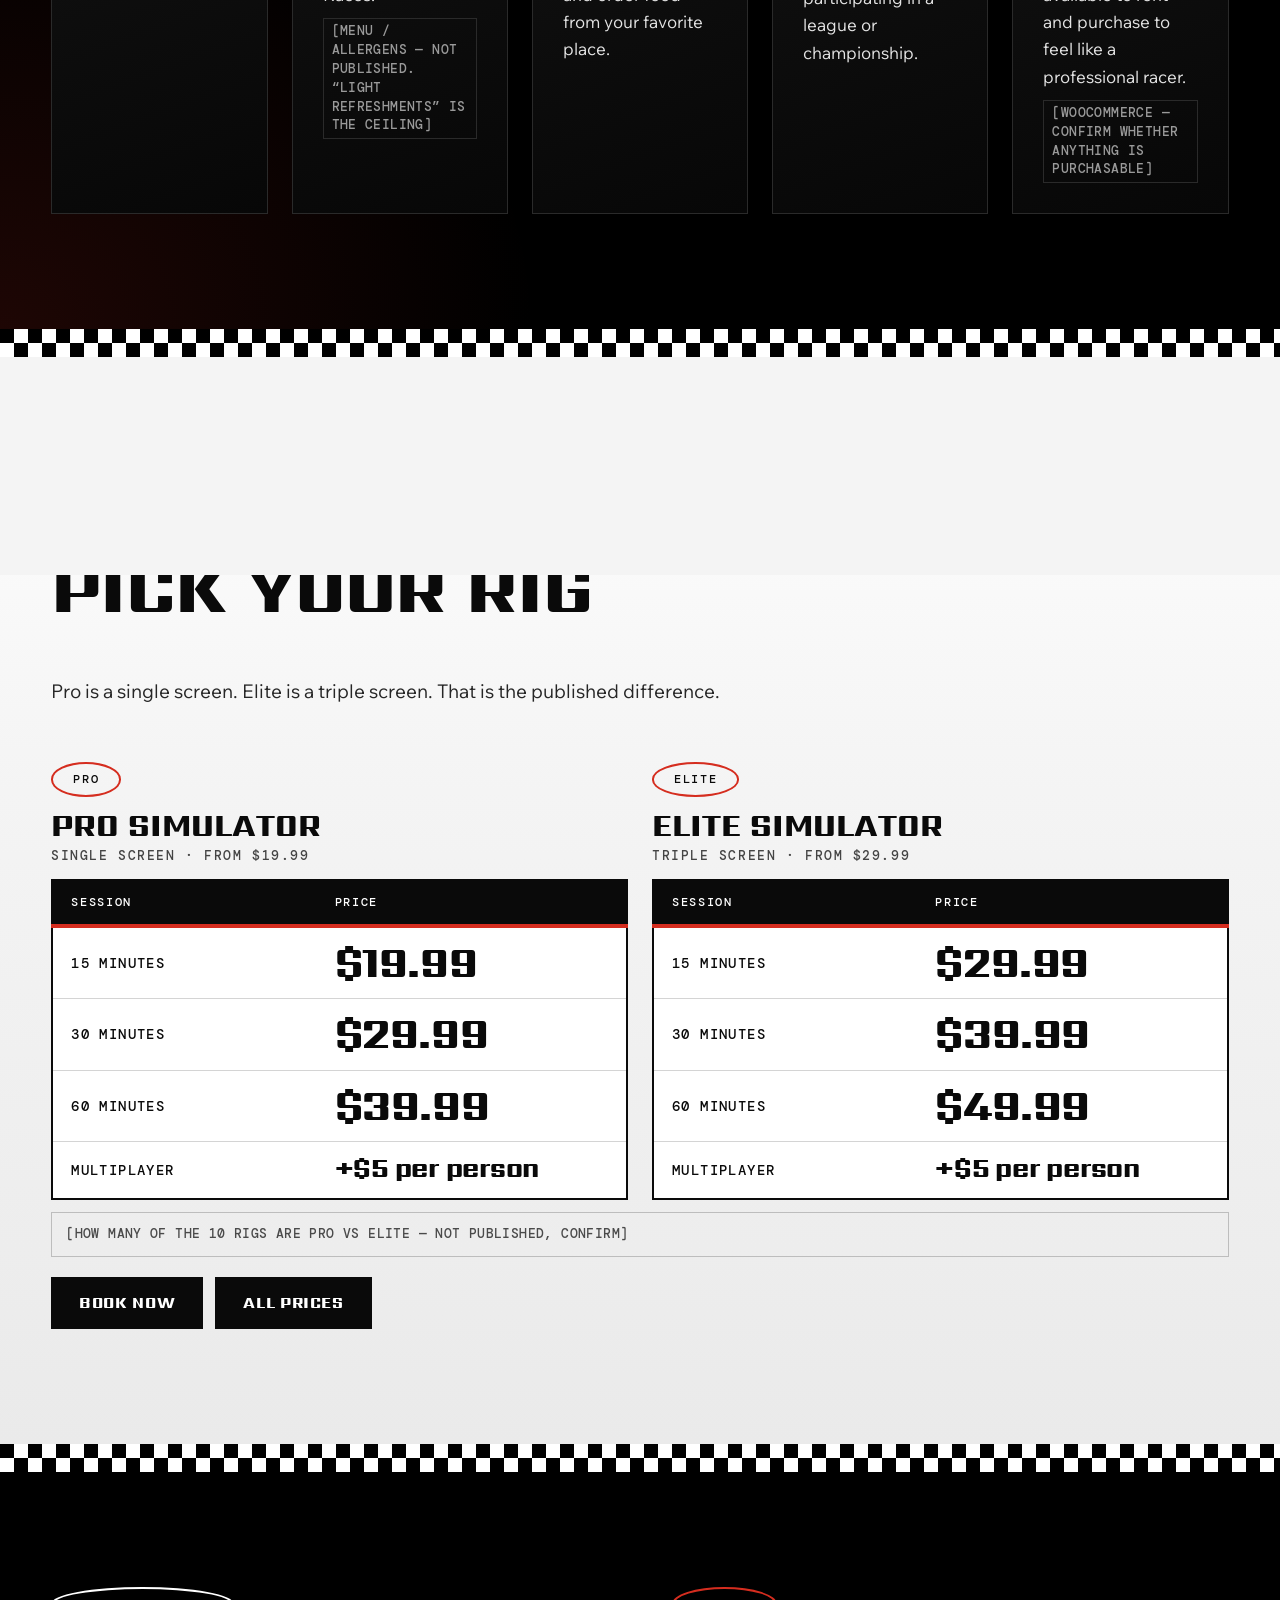
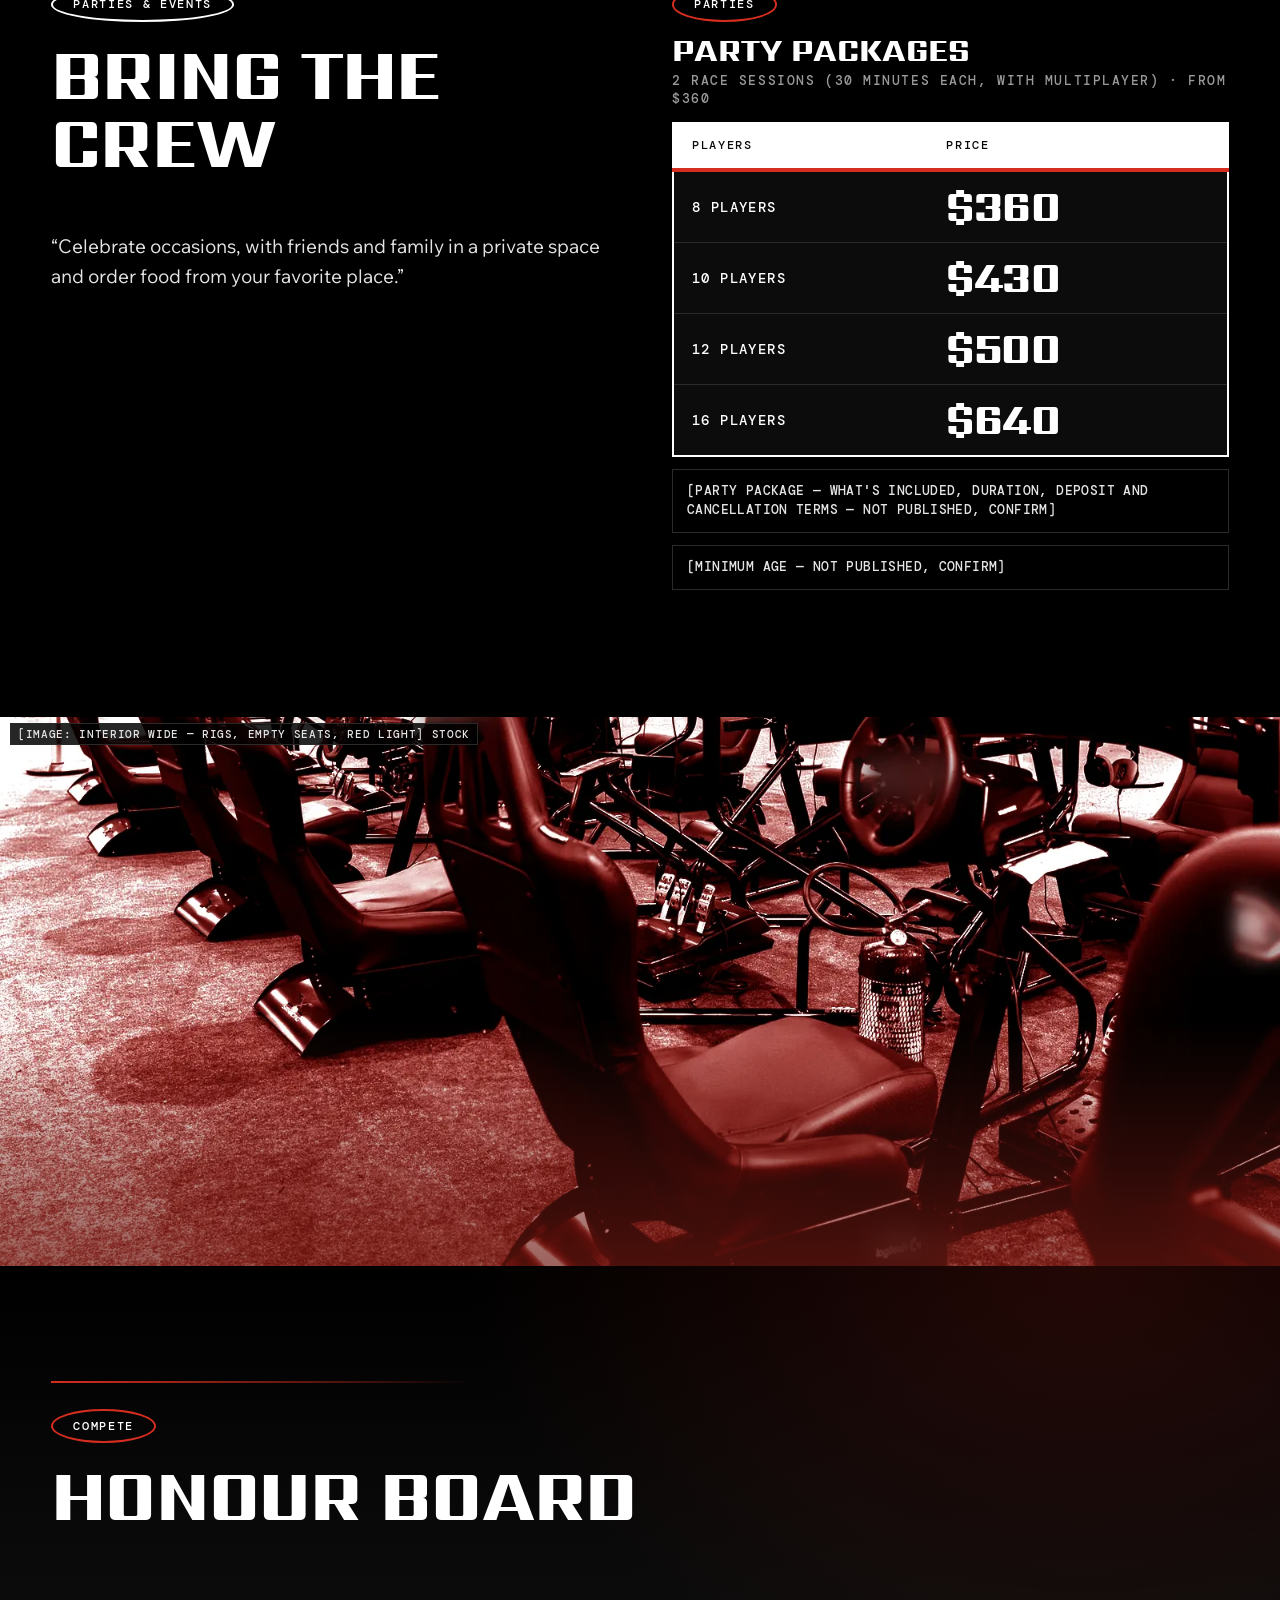
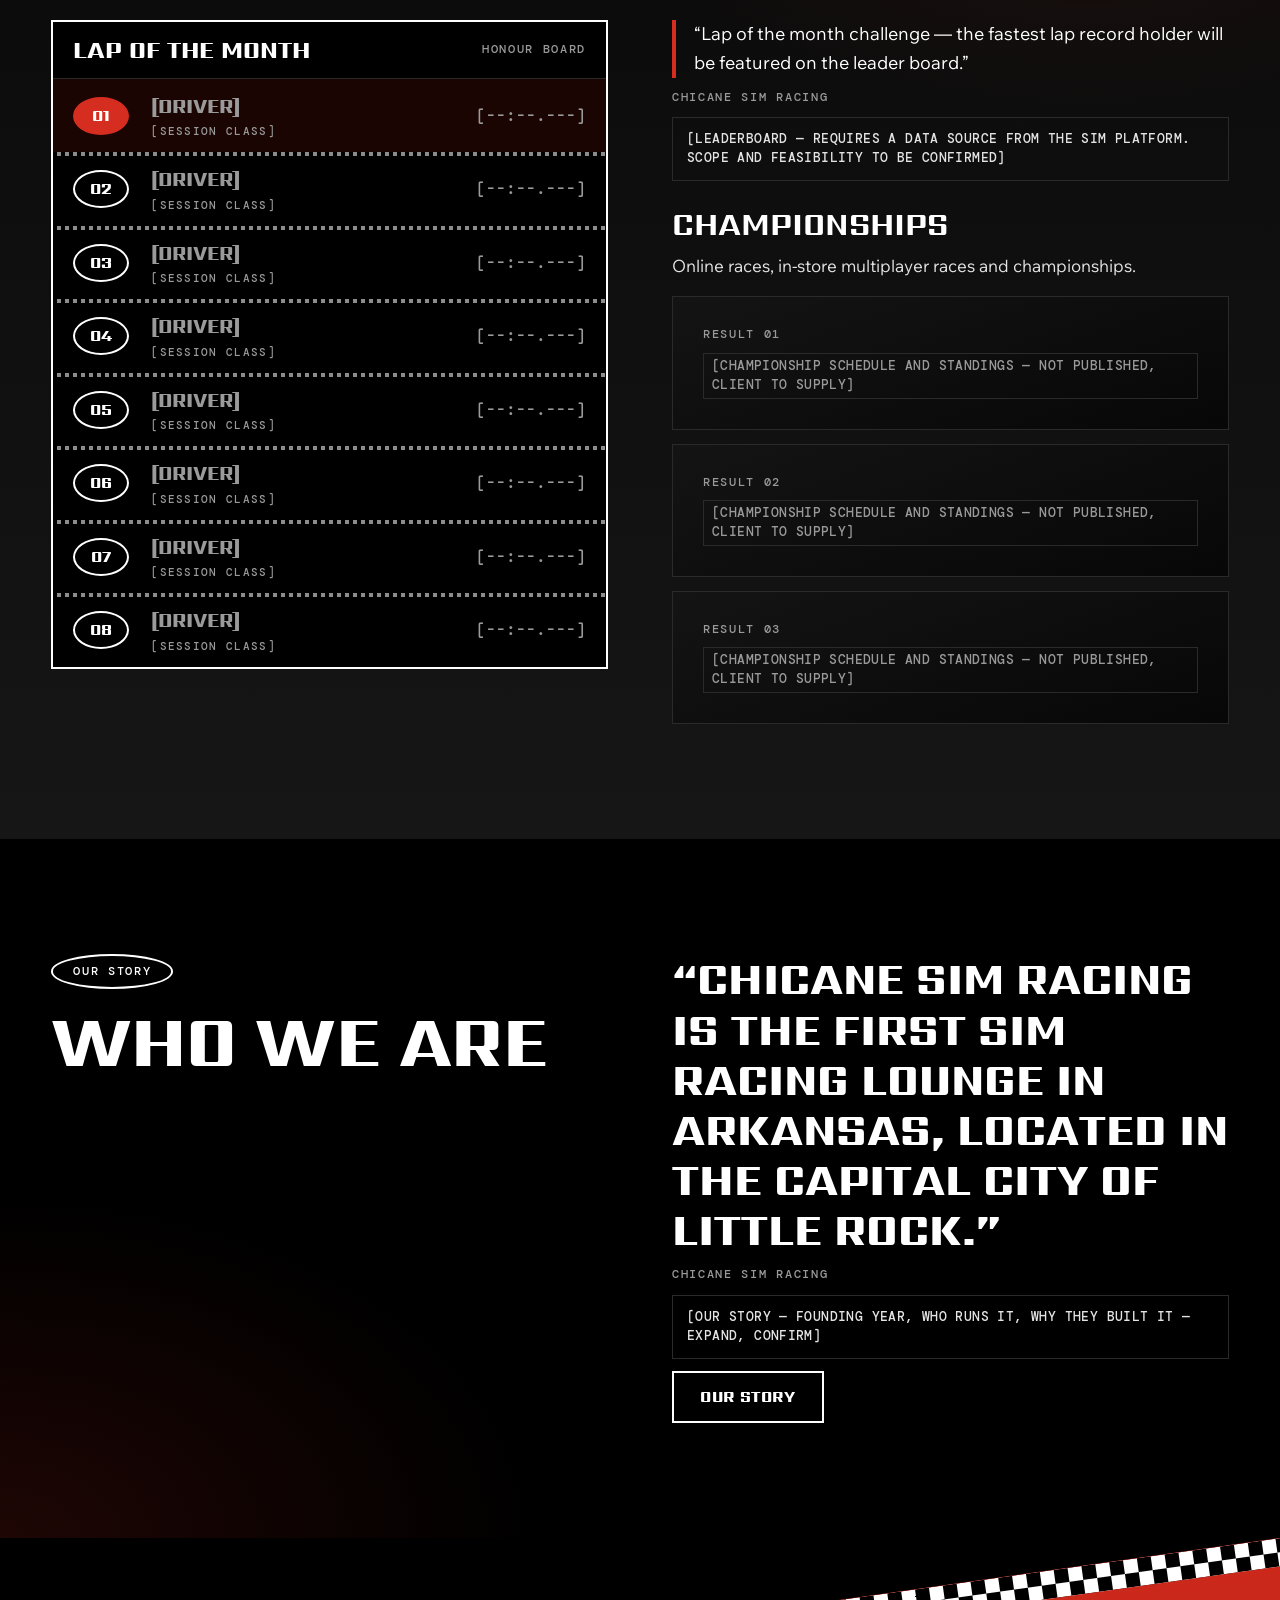
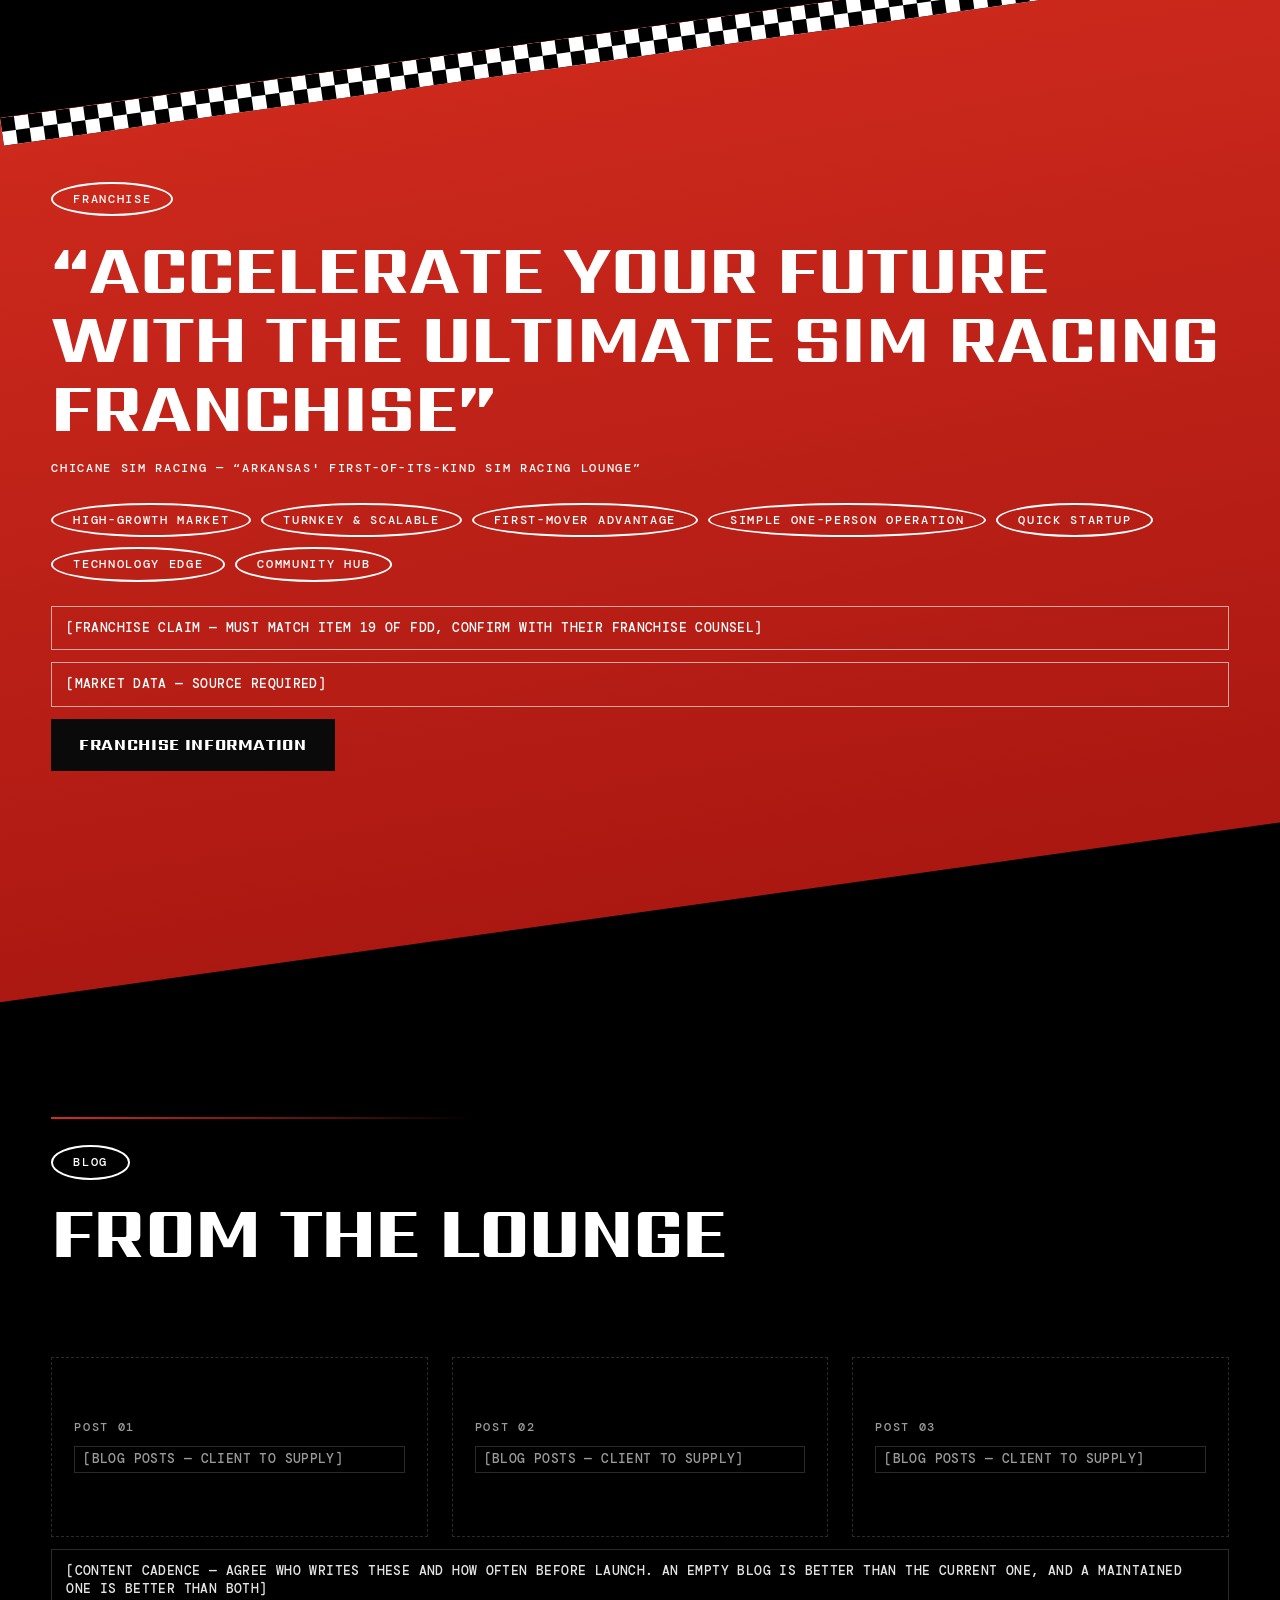
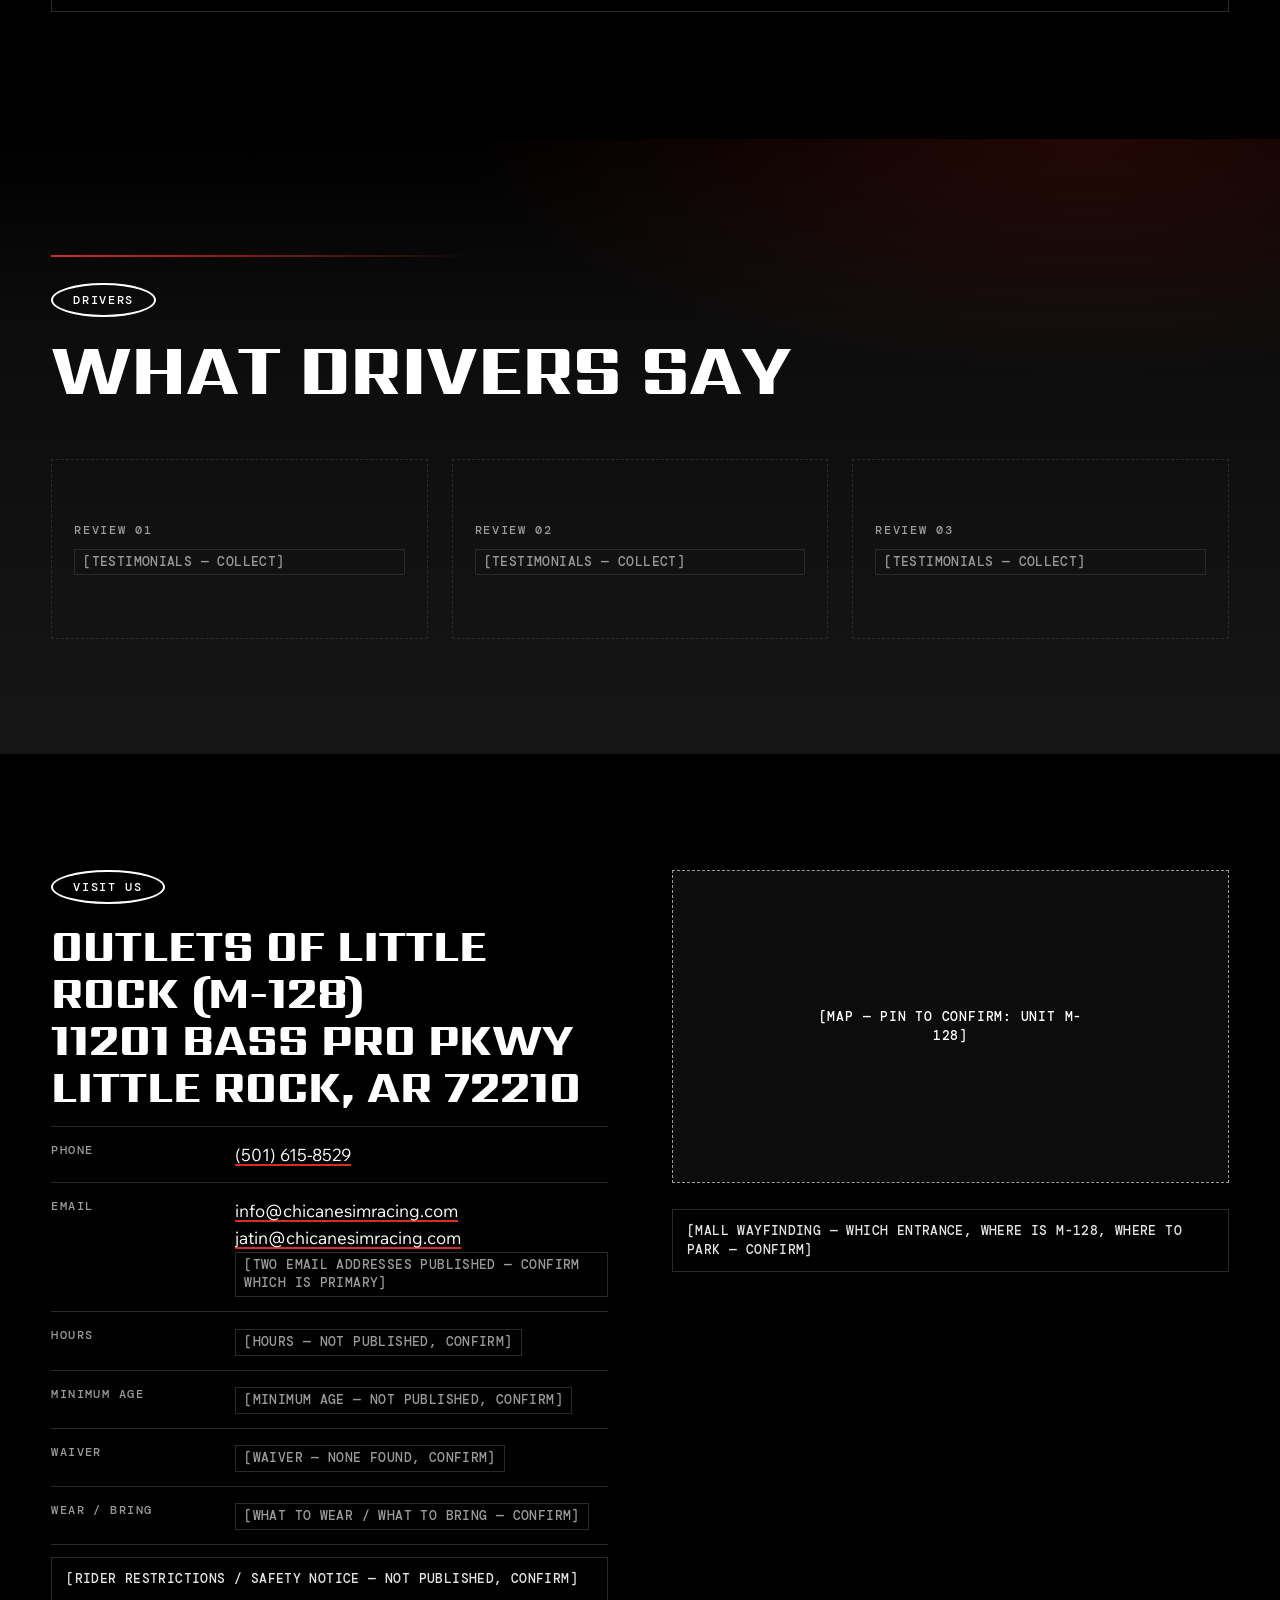
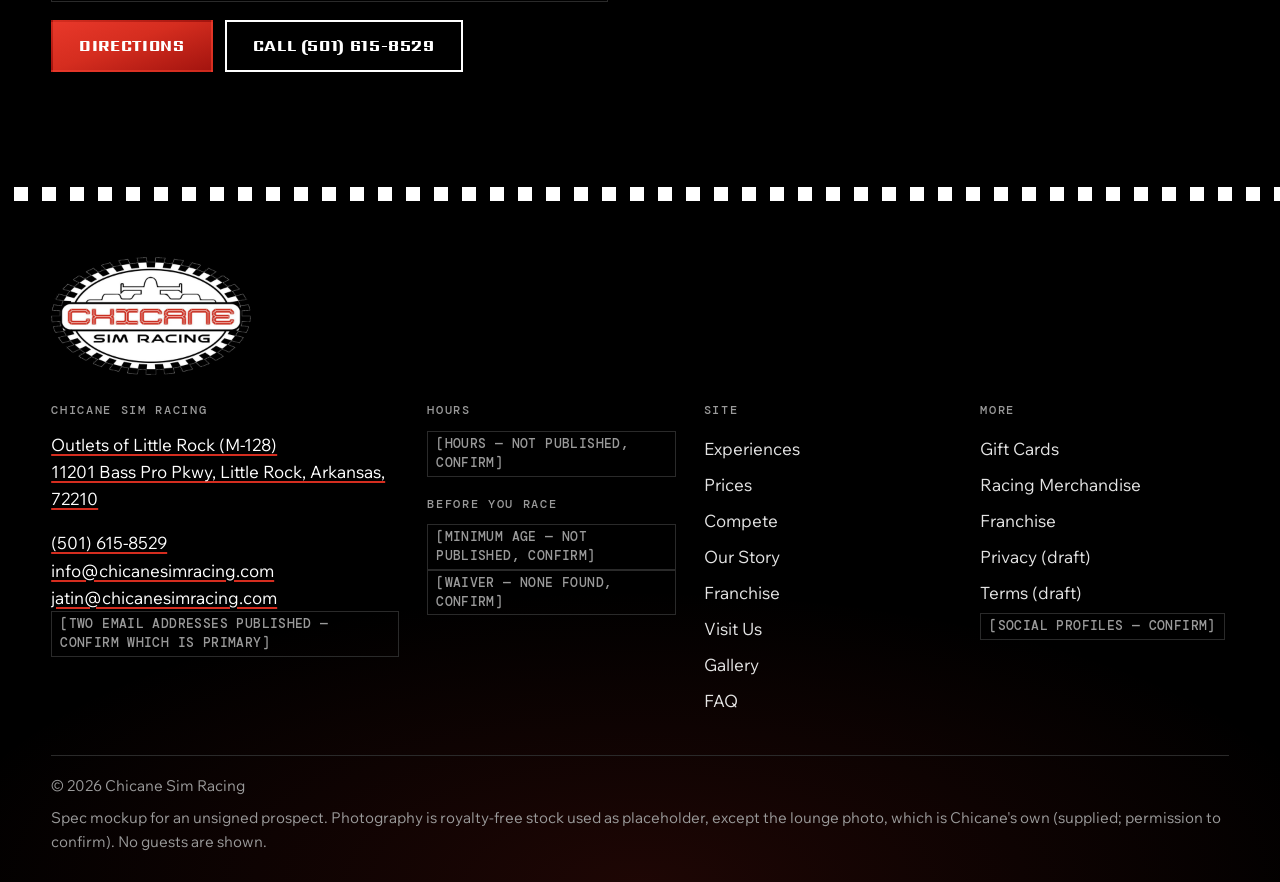
==== commit 0c87e120: "Update preview: split hero, prices up front, ticker Co-Authored-By: Claude Opus 5.5 <noreply@anthrop" ====
--- a/index.html
+++ b/index.html
@@ -35,23 +35,29 @@
 </header>
 <main id="main">
 
-<section class="hero" aria-labelledby="hero-h">
-  <picture><source media="(max-width: 699px)" srcset="assets/img/venue-lounge-mobile.webp" width="900" height="1200"><img src="assets/img/venue-lounge.webp" alt="The Chicane lounge: a row of motion simulators with triple screens down one side, a long sofa down the other, framed by red LED light lines" width="1600" height="684" fetchpriority="high"></picture>
-  <span class="img-label">[PHOTO: CHICANE'S OWN LOUNGE — SUPPLIED; CONFIRM PERMISSION TO USE. SEAT BADGES BLURRED]</span>
-  <div class="wrap hero-inner">
-    <p class="say">Chicane — pronounced SHI-CANE</p>
-    <h1 class="display" id="hero-h">Feel the <span class="rot" data-rotate="RUSH|THRILL|ADRENALINE|INTENSITY|EXCITEMENT"><span>RUSH</span></span></h1>
-    <p class="claim">“CHICANE SIM RACING is the first Sim Racing Lounge in Arkansas, located in the capital city of Little Rock.”<cite>Chicane's own positioning</cite></p>
-    <div class="facts">
-      <div><span class="k">Simulators</span><span class="v">10 motion rigs</span></div>
-      <div><span class="k">Where</span><span class="v">Little Rock, AR</span></div>
-      <div><span class="k">From</span><span class="v">$19.99 / 15 min</span></div>
-      <div><span class="k">Call</span><span class="v"><a href="tel:+15016158529">(501) 615-8529</a></span></div>
+<section class="hero2" aria-labelledby="hero-h">
+  <div class="hero2-text">
+    <div class="hero2-inner">
+      <p class="eyebrow"><span class="oval oval--red">Little Rock, Arkansas</span> <span class="say" style="display:inline-block;margin:0 0 0 10px">Pronounced SHI-CANE</span></p>
+      <h1 class="display" id="hero-h">Feel the <span class="rot" data-rotate="RUSH|THRILL|ADRENALINE|INTENSITY|EXCITEMENT"><span>RUSH</span></span></h1>
+      <p class="claim">“CHICANE SIM RACING is the first Sim Racing Lounge in Arkansas, located in the capital city of Little Rock.”<cite>Chicane's own positioning</cite></p>
+      <div class="pick">
+        <a class="card pick-tile" href="prices.html"><span class="t">Pro · single screen</span><span class="fig">$<span data-count="19.99">19.99</span></span><span class="u">from · 15 min</span></a>
+        <a class="card pick-tile" href="prices.html"><span class="t">Elite · triple screen</span><span class="fig">$<span data-count="29.99">29.99</span></span><span class="u">from · 15 min</span></a>
+        <a class="card pick-tile" href="parties.html"><span class="t">Parties · 8–16 players</span><span class="fig">$<span data-count="360">360</span></span><span class="u">from · 2 × 30 min</span></a>
+      </div>
+      <div class="btn-row"><a class="btn btn--red" href="racing.html#book">Book your race</a><a class="btn btn--ghost" href="tel:+15016158529">Call (501) 615-8529</a></div>
     </div>
-    <div class="btn-row"><a class="btn btn--red" href="racing.html#book">Book now</a><a class="btn btn--ghost" href="tel:+15016158529">Call (501) 615-8529</a></div>
+  </div>
+  <div class="hero2-photo">
+    <picture><source media="(max-width: 999px)" srcset="assets/img/venue-lounge-mobile.webp" width="900" height="1200"><img src="assets/img/venue-lounge.webp" alt="The Chicane lounge: a row of motion simulators with triple screens down one side, a long sofa down the other, framed by red LED light lines" width="1600" height="684" fetchpriority="high"></picture>
+    <span class="cq-seam" aria-hidden="true"></span>
+    <div class="photo-badge"><span class="n">10</span><span class="l">Motion<br>simulators</span></div>
+    <ul class="spec-strip" aria-label="Their equipment"><li>D-BOX motion systems</li><li>Triple curved OLED screens</li><li>RTX 4090 graphics</li></ul>
+    <span class="img-label">[PHOTO: CHICANE'S OWN LOUNGE — SUPPLIED; CONFIRM PERMISSION]</span>
   </div>
 </section>
-<div class="cq-row" aria-hidden="true"></div>
+<div class="ticker" aria-label="At a glance"><div class="ticker-track"><ul><li>10 motion simulators</li><li>Pro from $19.99</li><li>Elite from $29.99</li><li>Multiplayer +$5 per person</li><li>Party packages from $360</li><li>Outlets of Little Rock · M-128</li><li>Call (501) 615-8529</li><li>Chicane — pronounced SHI-CANE</li></ul><ul aria-hidden="true"><li>10 motion simulators</li><li>Pro from $19.99</li><li>Elite from $29.99</li><li>Multiplayer +$5 per person</li><li>Party packages from $360</li><li>Outlets of Little Rock · M-128</li><li>Call (501) 615-8529</li><li>Chicane — pronounced SHI-CANE</li></ul></div></div>
 <section class="band rv" aria-label="Their line"><div class="wrap"><p class="big">“CAN'T MAKE IT TO LE MANS (FRANCE)? No worries!!”</p><cite>Chicane Sim Racing, on their homepage</cite></div></section>
 <section class="section section--b2" aria-labelledby="kit-h">
   <div class="wrap">
--- a/styles.css
+++ b/styles.css
@@ -434,3 +434,94 @@
   .sec-head::before, .honour ol li, .spec li { transform: none !important; opacity: 1 !important; }
 }
 @media (max-width: 699px) { .hero picture img { object-position: 50% 70%; } }
+
+/* ==========================================================================
+   v3 — an UPGRADE on their homepage, not a restyle of it (Alex, 2026-10-11)
+   Their site: full-bleed dark photo, centred logo, one word, one button.
+   Ours: a split hero (offer left, venue right — Colorado Karting ref), prices
+   in the first screen, and a moving fact ticker (AMP ref). Same 3 colours.
+   ========================================================================== */
+.hero2 { display: grid; grid-template-columns: minmax(0, 1fr); background: var(--black); min-height: max(560px, calc(100svh - 190px)); }
+@media (min-width: 1000px) { .hero2 { grid-template-columns: minmax(0, 47fr) minmax(0, 53fr); } }
+.hero2-text { position: relative; display: flex; align-items: center;
+  padding: clamp(28px, 5vh, 64px) var(--gutter) clamp(28px, 5vh, 56px) max(var(--gutter), calc((100vw - var(--wrap)) / 2 + var(--gutter)));
+  background: radial-gradient(90% 70% at 0% 100%, rgba(213,45,31,.24), rgba(213,45,31,0) 70%), linear-gradient(180deg, #0D0D0D, #000); }
+.hero2-inner { width: 100%; max-width: 700px; }
+.hero2 h1 { font-size: clamp(2.6rem, min(5.4vw, 9vh), 6rem); margin: 0 0 14px; line-height: .95; }
+.hero2 .rot { display: block; min-width: 0; height: 1.02em; }
+.hero2 .claim { font: 500 1.0625rem/1.5 var(--f-body); color: var(--white); margin: 0 0 6px; max-width: 46ch; }
+.hero2 .claim cite { display: block; font: 500 .75rem/1.4 var(--f-mono); letter-spacing: .12em; text-transform: uppercase; color: var(--muted); margin-top: 6px; }
+.pick { display: grid; grid-template-columns: repeat(3, minmax(0, 1fr)); gap: 10px; margin: 22px 0 20px; }
+.pick-tile { display: grid; gap: 6px; padding: 14px 14px 16px; text-decoration: none; color: var(--white); border: 1px solid var(--rule); }
+.pick-tile:hover { border-color: var(--red); color: var(--white); }
+.pick-tile .t { font: 500 .6875rem/1.3 var(--f-mono); letter-spacing: .1em; text-transform: uppercase; color: var(--muted); }
+.pick-tile .fig { font-size: clamp(1.5rem, 2.4vw, 2.2rem); }
+.pick-tile .u { font: 500 .6875rem/1.3 var(--f-mono); letter-spacing: .1em; text-transform: uppercase; color: var(--red-text); }
+.hero2-photo { position: relative; overflow: hidden; min-height: 44svh; }
+.hero2-photo picture, .hero2-photo img { position: absolute; inset: 0; width: 100%; height: 100%; object-fit: cover; }
+.hero2-photo img { transform-origin: 40% 60%; }
+.js-motion .hero2-photo img { animation: settle-in 14s cubic-bezier(.2,.6,.2,1) both; }
+.hero2-photo::before { content: ""; position: absolute; inset: 0; z-index: 1; pointer-events: none;
+  background: linear-gradient(90deg, rgba(0,0,0,.65) 0%, rgba(0,0,0,0) 22%), linear-gradient(0deg, rgba(0,0,0,.85) 0%, rgba(0,0,0,0) 32%); }
+.cq-seam { position: absolute; z-index: 2; left: 0; top: 0; bottom: 0; width: var(--sq);
+  background: conic-gradient(var(--white) 25%, var(--black) 0 50%, var(--white) 0 75%, var(--black) 0) 0 0 / calc(var(--sq) * 2) calc(var(--sq) * 2); }
+.photo-badge { position: absolute; z-index: 2; left: clamp(28px, 4vw, 56px); bottom: 70px; display: flex; align-items: center; gap: 12px;
+  border: 2px solid var(--white); border-radius: 50%; padding: 12px 30px; background: rgba(0,0,0,.72); }
+.photo-badge .n { font: 900 2.6rem/1 var(--f-display); color: var(--white); }
+.photo-badge .l { font: 500 .6875rem/1.3 var(--f-mono); letter-spacing: .14em; text-transform: uppercase; color: var(--white); }
+.spec-strip { position: absolute; z-index: 2; left: 0; right: 0; bottom: 0; list-style: none; margin: 0; padding: 14px clamp(28px, 4vw, 56px);
+  display: flex; flex-wrap: wrap; gap: 6px 22px; font: 500 .75rem/1.3 var(--f-mono); letter-spacing: .12em; text-transform: uppercase; color: var(--white); }
+.spec-strip li::before { content: ""; display: inline-block; width: 8px; height: 8px; background: var(--red); margin-right: 8px; vertical-align: 1px; }
+.hero2-photo .img-label { top: 14px; right: 14px; }
+@media (max-width: 999px) {
+  .hero2-photo { order: -1; min-height: 38svh; }
+  .cq-seam { top: auto; left: 0; right: 0; bottom: 0; width: auto; height: var(--sq); }
+  .spec-strip { bottom: var(--sq); padding: 10px 16px; font-size: .625rem; }
+  .photo-badge { left: 16px; bottom: 56px; padding: 8px 20px; }
+  .photo-badge .n { font-size: 1.9rem; }
+  .hero2-photo .img-label { font-size: .5625rem; left: 16px; right: 16px; }
+  .hero2-text { padding-top: 26px; }
+}
+@media (max-width: 520px) {
+  .pick { gap: 6px; }
+  .pick-tile { padding: 10px 8px 12px; }
+  .pick-tile .t { font-size: .5625rem; letter-spacing: .06em; }
+  .hero2 .btn--ghost { display: none; }
+}
+.js-motion .hero2-inner > * { animation: rise-in 520ms var(--ease) both; }
+.js-motion .hero2-inner > *:nth-child(2) { animation-delay: 90ms; }
+.js-motion .hero2-inner > *:nth-child(3) { animation-delay: 180ms; }
+.js-motion .hero2-inner > *:nth-child(4) { animation-delay: 270ms; }
+.js-motion .hero2-inner > *:nth-child(5) { animation-delay: 360ms; }
+
+/* Fact ticker (AMP ref): white band, chequer markers, pauses on hover */
+.ticker { background: var(--white); color: var(--ink); overflow: hidden; border-bottom: 1px solid var(--black); }
+.ticker-track { display: flex; width: max-content; animation: tick 46s linear infinite; }
+.ticker:hover .ticker-track { animation-play-state: paused; }
+.ticker ul { display: flex; list-style: none; margin: 0; padding: 0; }
+.ticker li { display: flex; align-items: center; gap: 18px; padding: 15px 0 15px 18px; font: 800 1.0625rem/1 var(--f-display); text-transform: uppercase; letter-spacing: .02em; white-space: nowrap; }
+.ticker li::after { content: ""; width: 14px; height: 14px; flex: none; outline: 1px solid var(--black);
+  background: conic-gradient(var(--black) 25%, var(--white) 0 50%, var(--black) 0 75%, var(--white) 0) 0 0 / 14px 14px; }
+@keyframes tick { to { transform: translateX(-50%); } }
+@media (prefers-reduced-motion: reduce) {
+  .ticker { overflow-x: auto; }
+  .ticker-track, .hero2-photo img, .hero2-inner > * { animation: none !important; }
+}
+a.card.pick-tile { display: grid; align-content: start; }
+.pick-tile .fig { font-size: clamp(1.35rem, 2vw, 2rem); white-space: nowrap; }
+.hero2 { min-height: max(520px, calc(100svh - 236px)); }
+@media (max-width: 999px) {
+  .hero2-photo { min-height: 30svh; }
+  .spec-strip { display: none; }
+  .photo-badge { bottom: calc(var(--sq) + 12px); }
+}
+@media (max-width: 999px) {
+  .hero2-inner { display: flex; flex-direction: column; }
+  .hero2-inner .pick { order: 3; margin: 6px 0 16px; }
+  .hero2-inner .claim { order: 4; font-size: .9375rem; }
+  .hero2-inner .btn-row { order: 5; }
+  .hero2 .eyebrow { margin-bottom: 12px; }
+  .hero2 .say { display: none !important; }
+  .hero2-photo { min-height: 26svh; }
+  .hero2-photo .img-label { top: 8px; }
+}
